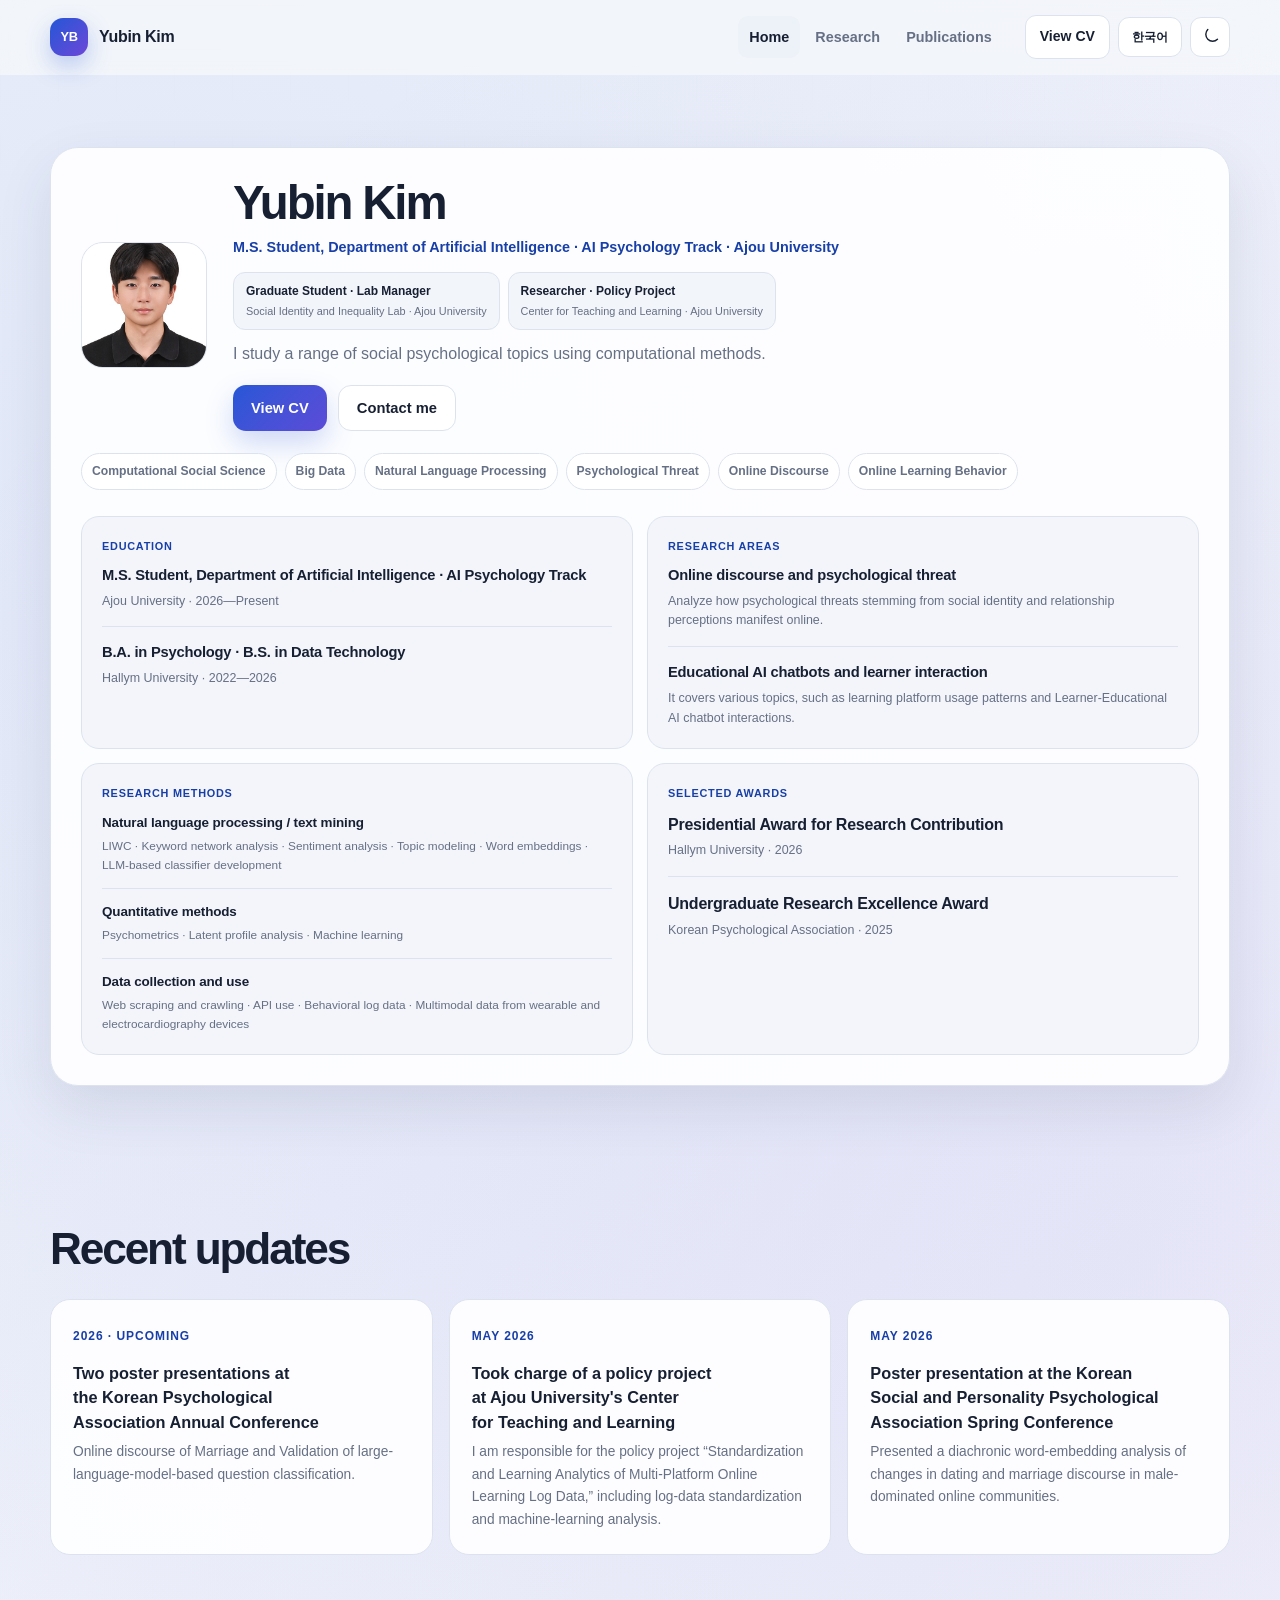
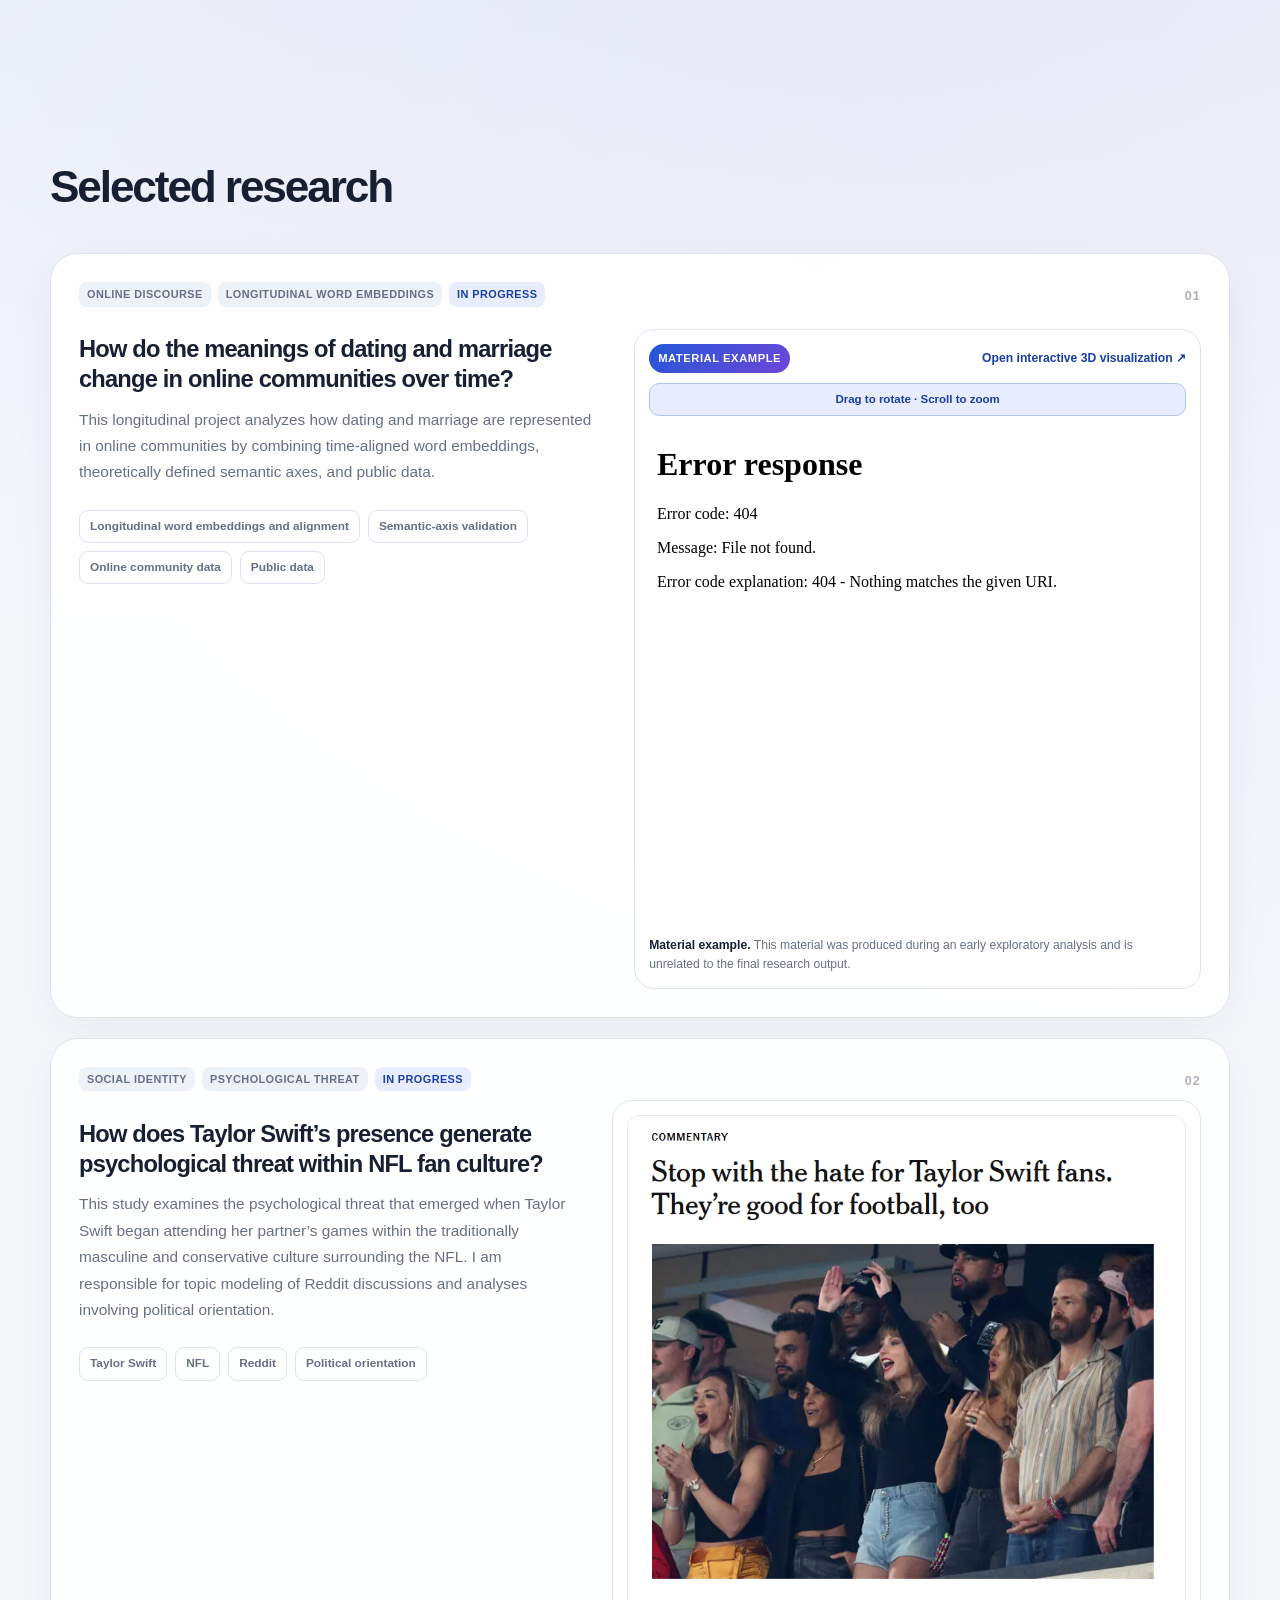
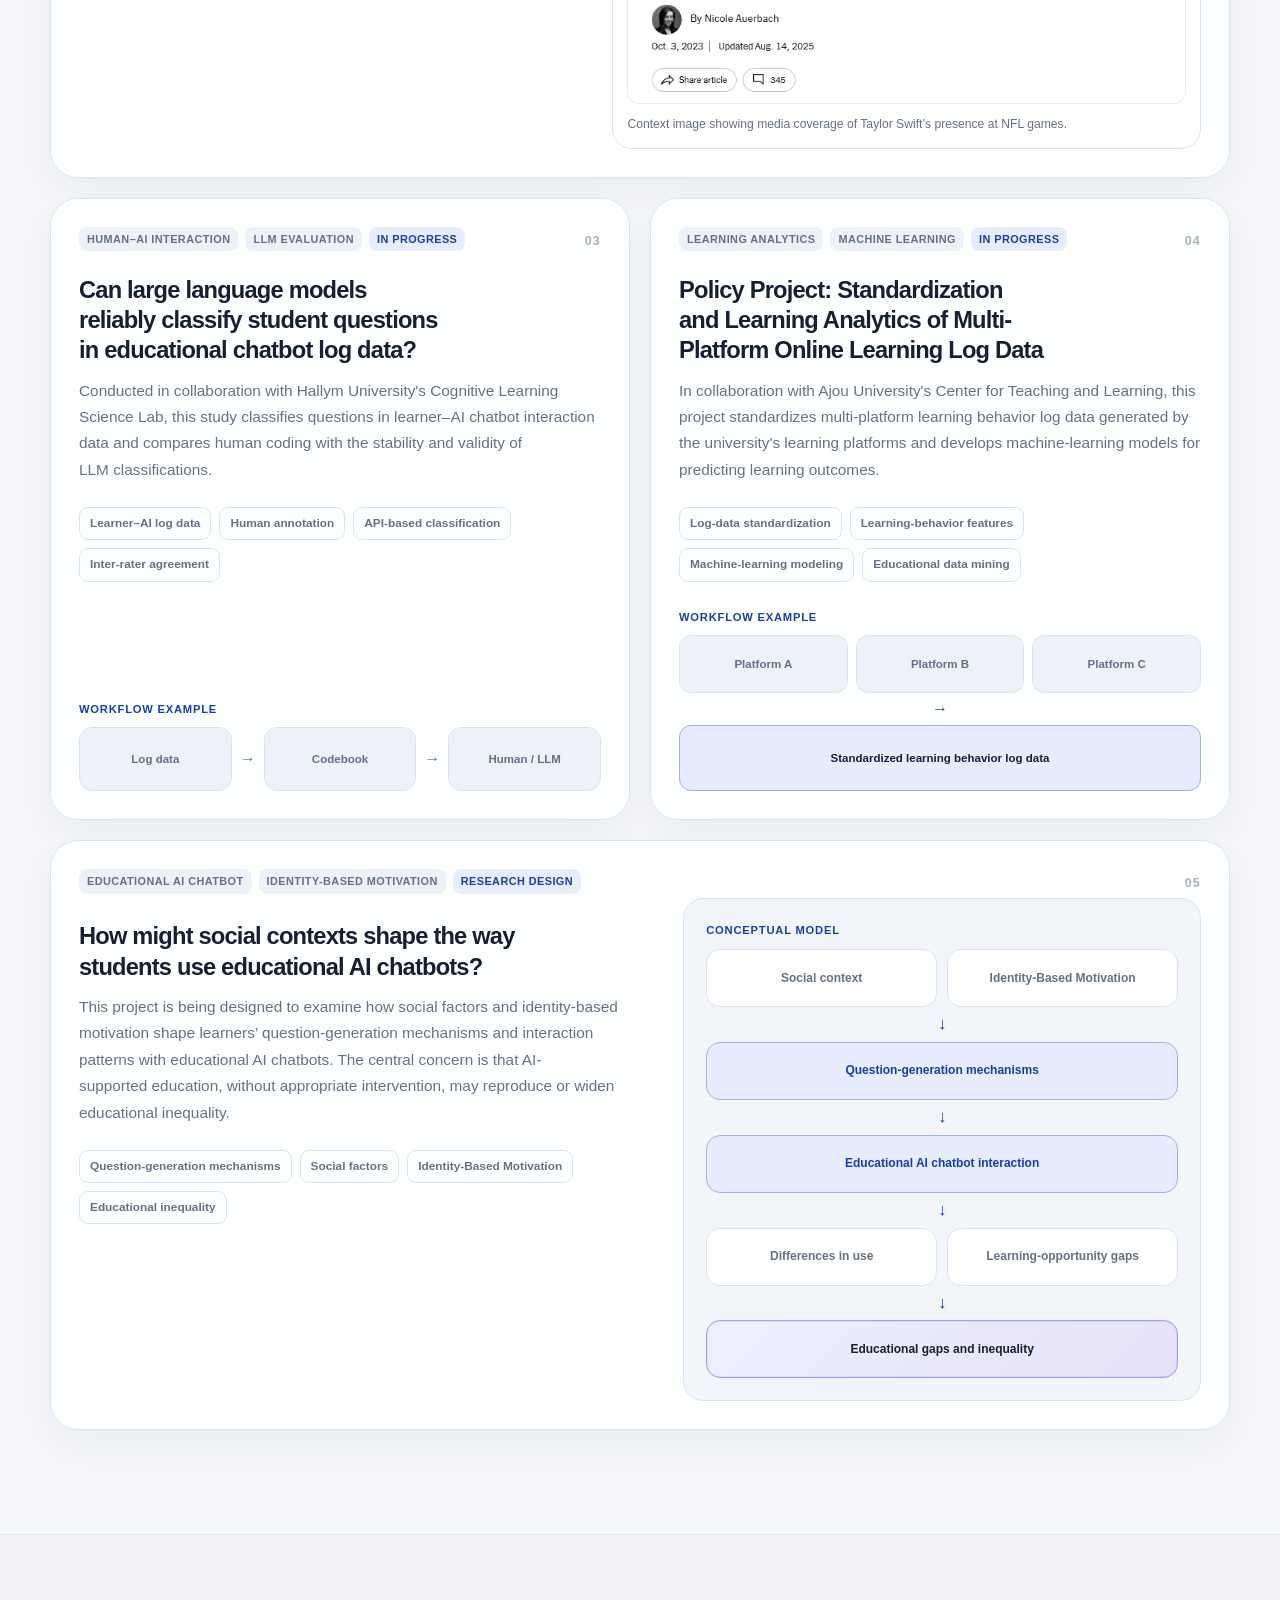
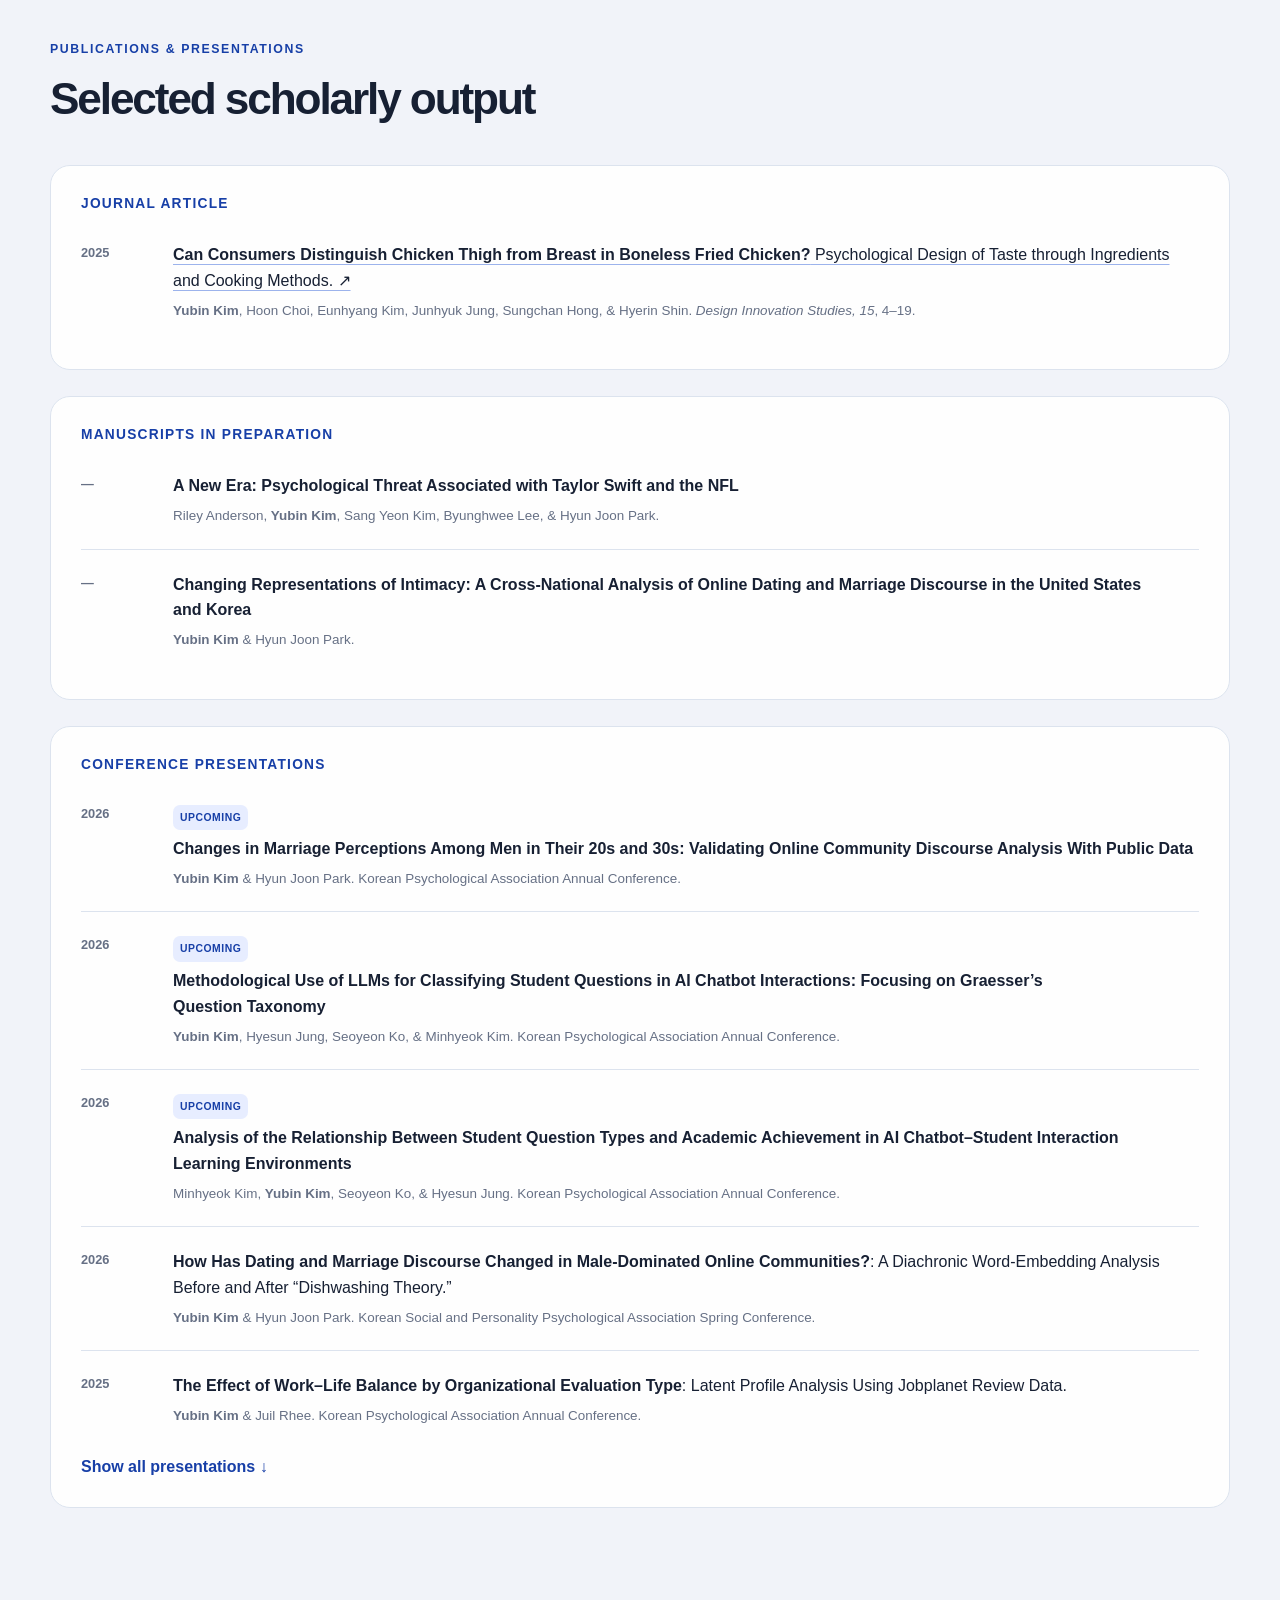
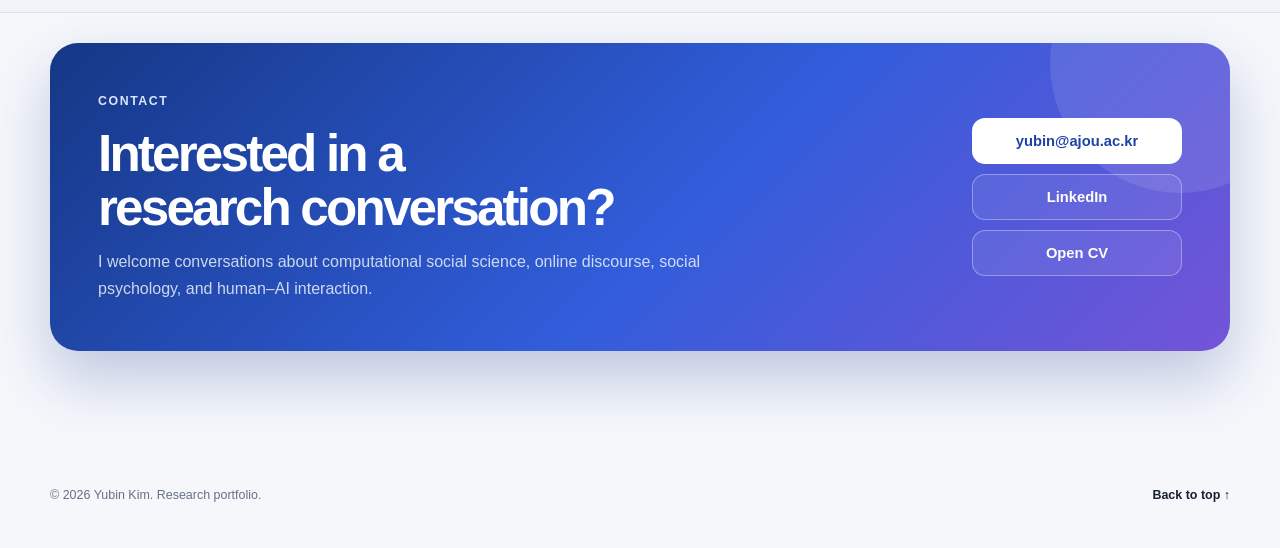
==== index.html @ 6183cba8 "Update index.html" ====
<!DOCTYPE html>

<html data-theme="light" lang="en">
<head>
<meta charset="utf-8"/>
<meta content="width=device-width, initial-scale=1.0" name="viewport"/>
<meta content="Yubin Kim — M.S. student studying social psychology, computational social science, natural language processing, and human–AI interaction." name="description"/>
<meta content="#f5f7fb" name="theme-color"/>
<meta content="Yubin Kim | Social Psychology &amp; Computational Social Science" property="og:title"/>
<meta content="Research portfolio of Yubin Kim, M.S. student at Ajou University." property="og:description"/>
<meta content="website" property="og:type"/>
<link href="assets/favicon.svg" rel="icon" type="image/svg+xml"/>
<link href="styles.css" rel="stylesheet"/>
<title>Yubin Kim | Research Portfolio</title>
</head>
<body>
<a class="skip-link" href="#main">
<span class="lang-en">Skip to content</span><span class="lang-ko">본문으로 건너뛰기</span>
</a>
<header class="site-header" id="top">
<div class="nav-wrap">
<a aria-label="Yubin Kim home" class="brand" href="#home">
<span class="brand-mark">YB</span>
<span class="brand-name lang-en">Yubin Kim</span>
<span class="brand-name lang-ko">김유빈</span>
</a>
<nav aria-label="Primary navigation" class="main-nav">
<a data-nav="home" href="#home"><span class="lang-en">Home</span><span class="lang-ko">홈</span></a>
<a data-nav="research" href="#research"><span class="lang-en">Research</span><span class="lang-ko">연구</span></a>
<a data-nav="publications" href="#publications"><span class="lang-en">Publications</span><span class="lang-ko">연구 성과</span></a>
</nav>
<div class="nav-actions">
<a class="cv-button" href="assets/Yubin_Kim_CV_KR.pdf" rel="noopener" target="_blank">
<span class="lang-en">View CV</span><span class="lang-ko">이력서 보기</span>
</a>
<button aria-label="한국어로 전환" class="icon-button language-button" id="languageToggle" title="Switch language" type="button">한국어</button>
<button aria-label="Switch to dark mode" class="icon-button theme-button" id="themeToggle" title="Switch theme" type="button">
<svg aria-hidden="true" class="moon-icon" viewbox="0 0 24 24"><path d="M20.8 15.4A8.5 8.5 0 0 1 8.6 3.2 8.5 8.5 0 1 0 20.8 15.4Z"></path></svg>
<svg aria-hidden="true" class="sun-icon" viewbox="0 0 24 24"><circle cx="12" cy="12" r="4"></circle><path d="M12 2v2M12 20v2M4.93 4.93l1.42 1.42M17.65 17.65l1.42 1.42M2 12h2M20 12h2M4.93 19.07l1.42-1.42M17.65 6.35l1.42-1.42"></path></svg>
</button>
</div>
</div>
</header>
<main id="main">
<section class="hero section" id="home">
<div class="intro-panel reveal">
<div class="intro-main">
<div class="intro-photo-wrap">
<img alt="Portrait of Yubin Kim / 김유빈 증명사진" class="intro-photo" src="assets/yubin-kim-profile.jpg"/>
</div>
<div class="intro-copy">
<h1><span class="lang-en">Yubin Kim</span><span class="lang-ko">김유빈</span></h1>
<p class="intro-role lang-en">M.S. Student, Department of Artificial Intelligence · AI Psychology Track · Ajou University</p>
<p class="intro-role lang-ko">아주대학교 인공지능학과<span class="mobile-role-break"></span> AI 심리 전공 석사과정</p>
<div aria-label="Current affiliations and roles" class="intro-affiliation-list">
<div class="intro-affiliation">
<strong><span class="lang-en">Graduate Student · Lab Manager</span><span class="lang-ko">석사과정생 · 연구실장</span></strong>
<span><span class="lang-en">Social Identity and Inequality Lab · Ajou University</span><span class="lang-ko">사회정체성과 불평등 연구실 · 아주대학교</span></span>
</div>
<div class="intro-affiliation">
<strong><span class="lang-en">Researcher · Policy Project</span><span class="lang-ko">단기 연구원 · 정책과제 담당</span></strong>
<span><span class="lang-en">Center for Teaching and Learning · Ajou University</span><span class="lang-ko">교수학습개발센터 · 아주대학교</span></span>
</div>
</div>
<p class="hero-summary lang-en">I study a range of social psychological topics using computational methods.</p>
<p class="hero-summary lang-ko">계산적·전산적 방법을 활용해 생태학적 타당도를 높이는 연구 설계를 지향하며, 다양한 사회심리학적 주제를 연구합니다.</p>
<div class="hero-buttons">
<a class="button button-primary" href="assets/Yubin_Kim_CV_KR.pdf" rel="noopener" target="_blank"><span class="lang-en">View CV</span><span class="lang-ko">이력서 보기</span></a>
<a class="button button-secondary" href="mailto:yubin@ajou.ac.kr"><span class="lang-en">Contact me</span><span class="lang-ko">연락하기</span></a>
</div>
</div>
</div>
<ul aria-label="Research interests" class="interest-list">
<li><span class="lang-en">Computational Social Science</span><span class="lang-ko">계산사회과학</span></li>
<li><span class="lang-en">Big Data</span><span class="lang-ko">빅데이터</span></li>
<li><span class="lang-en">Natural Language Processing</span><span class="lang-ko">자연어 처리</span></li>
<li><span class="lang-en">Psychological Threat</span><span class="lang-ko">심리적 위협</span></li>
<li><span class="lang-en">Online Discourse</span><span class="lang-ko">온라인 담론</span></li>
<li><span class="lang-en">Online Learning Behavior</span><span class="lang-ko">온라인 학습 행동</span></li>
</ul>
<div class="quick-profile-grid">
<section aria-labelledby="education-overview-title" class="profile-overview-card education-overview">
<span class="history-kicker" id="education-overview-title"><span class="lang-en">Education</span><span class="lang-ko">학력</span></span>
<div class="overview-entry">
<h3><span class="lang-en">M.S. Student, Department of Artificial Intelligence · AI Psychology Track</span><span class="lang-ko">인공지능학과 AI 심리 전공 석사과정</span></h3>
<p><span class="lang-en">Ajou University · 2026—Present</span><span class="lang-ko">아주대학교 · 2026년—현재</span></p>
</div>
<div class="overview-entry">
<h3><span class="lang-en">B.A. in Psychology · B.S. in Data Technology</span><span class="lang-ko">문학사 심리학 · 이학사 데이터테크 전공</span></h3>
<p><span class="lang-en">Hallym University · 2022—2026</span><span class="lang-ko">한림대학교 · 2022년—2026년</span></p>
</div>
</section>
<section aria-labelledby="research-fields-title" class="profile-overview-card research-fields-overview">
<span class="history-kicker" id="research-fields-title"><span class="lang-en">Research areas</span><span class="lang-ko">연구 분야</span></span>
<div class="overview-entry">
<h3><span class="lang-en">Online discourse and psychological threat</span><span class="lang-ko">온라인 담론과 심리적 위협</span></h3>
<p><span class="lang-en">Analyze how psychological threats stemming from social identity and relationship perceptions manifest online.</span><span class="lang-ko">온라인에서 사회정체성과 관계 인식에 따른 심리적 위협이 어떻게 드러나는지 분석합니다.</span></p>
</div>
<div class="overview-entry">
<h3><span class="lang-en">Educational AI chatbots and learner interaction</span><span class="lang-ko">온라인 학습 행동</span></h3>
<p><span class="lang-en">It covers various topics, such as learning platform usage patterns and Learner-Educational AI chatbot interactions.</span><span class="lang-ko">학습플랫폼 사용 양상, 학습자-교육용 AI 챗봇 상호작용 등 다양한 주제를 다룹니다.</span></p>
</div>
</section>
<section aria-labelledby="methods-overview-title" class="profile-overview-card methods-overview">
<span class="history-kicker" id="methods-overview-title"><span class="lang-en">Research methods</span><span class="lang-ko">연구 방법론</span></span>
<div class="overview-method-group">
<h3><span class="lang-en">Natural language processing / text mining</span><span class="lang-ko">자연어 처리 / 텍스트 마이닝</span></h3>
<p class="lang-en">LIWC · Keyword network analysis · Sentiment analysis · Topic modeling · Word embeddings · LLM-based classifier development</p>
<p class="lang-ko">LIWC · 키워드 네트워크 분석 · 감성 분석 · 토픽 모델링 · 워드 임베딩 · LLM 기반 분류기 개발</p>
</div>
<div class="overview-method-group">
<h3><span class="lang-en">Quantitative methods</span><span class="lang-ko">정량적 방법론</span></h3>
<p class="lang-en">Psychometrics · Latent profile analysis · Machine learning</p>
<p class="lang-ko">심리측정 · 잠재프로파일분석 · 머신러닝</p>
</div>
<div class="overview-method-group">
<h3><span class="lang-en">Data collection and use</span><span class="lang-ko">데이터 수집 및 활용</span></h3>
<p class="lang-en">Web scraping and crawling · API use · Behavioral log data · Multimodal data from wearable and electrocardiography devices</p>
<p class="lang-ko">웹 스크래핑 / 웹 크롤링 · API 활용 · 행동 로그 데이터 · 멀티모달데이터</p>
</div>
</section>
<section aria-labelledby="awards-overview-title" class="profile-overview-card awards-overview">
<span class="history-kicker" id="awards-overview-title"><span class="lang-en">Selected awards</span><span class="lang-ko">주요 수상</span></span>
<div class="award-entry">
<h3><span class="lang-en">Presidential Award for Research Contribution</span><span class="lang-ko">총장상 (연구 부문 공로)</span></h3>
<p><span class="lang-en">Hallym University · 2026</span><span class="lang-ko">한림대학교 · 2026</span></p>
</div>
<div class="award-entry">
<h3><span class="lang-en">Undergraduate Research Excellence Award</span><span class="lang-ko">연차학술대회 학부생 우수연구상</span></h3>
<p><span class="lang-en">Korean Psychological Association · 2025</span><span class="lang-ko">한국심리학회 · 2025</span></p>
</div>
</section>
</div>
</div>
</section>
<section aria-labelledby="updates-title" class="section updates-section">
<div class="section-heading compact reveal">
<h2 id="updates-title"><span class="lang-en">Recent updates</span><span class="lang-ko">최근 소식</span></h2>
</div>
<div class="updates-grid">
<article class="update-card reveal">
<time datetime="2026-08"><span class="lang-en">2026 · Upcoming</span><span class="lang-ko">2026년 8월 ·  발표 예정</span></time>
<h3 class="lang-en">Two poster presentations at the Korean Psychological Association Annual Conference</h3>
<h3 class="lang-ko">한국심리학회 연차학술대회 포스터 3편 발표 예정</h3>
<p class="lang-en">Online discourse of Marriage and Validation of large-language-model-based question classification.</p>
<p class="lang-ko">온라인 결혼 담론 연구와 LLM 기반 질문 분류 타당화 및 질문 유형과 학습성과 간의 관계에 대한 연구들을 발표할 예정입니다.</p>
</article>
<article class="update-card reveal">
<time datetime="2026-05"><span class="lang-en">May 2026</span><span class="lang-ko">2026년 5월</span></time>
<h3 class="lang-en">Took charge of a policy project at Ajou University's Center for Teaching and Learning</h3>
<h3 class="lang-ko">아주대학교 교수학습개발센터 정책과제 담당</h3>
<p class="lang-en">I am responsible for the policy project “Standardization and Learning Analytics of Multi-Platform Online Learning Log Data,” including log-data standardization and machine-learning analysis.</p>
<p class="lang-ko">정책과제「다중 플랫폼 온라인 학습 로그 데이터 표준화 및 학습 분석」을 맡아 로그 데이터 표준화와 머신러닝 기반 모델 개발을 수행하게 되었습니다.</p>
</article>
<article class="update-card reveal">
<time datetime="2026"><span class="lang-en">May 2026</span><span class="lang-ko">2026년 5월</span></time>
<h3 class="lang-en">Poster presentation at the Korean Social and Personality Psychological Association Spring Conference</h3>
<h3 class="lang-ko">한국사회및성격심리학회 춘계학술대회 포스터 발표</h3>
<p class="lang-en">Presented a diachronic word-embedding analysis of changes in dating and marriage discourse in male-dominated online communities.</p>
<p class="lang-ko">남성 중심 온라인 커뮤니티의 연애·결혼 담론 변화를 시계열 워드 임베딩으로 분석한 연구를 발표했습니다.</p>
</article>
</div>
</section>
<section aria-labelledby="research-title" class="section" id="research">
<div class="section-heading reveal">
<h2 id="research-title"><span class="lang-en">Selected research</span><span class="lang-ko">주요 연구</span></h2>
</div>
<div class="project-grid">
<article class="project-card project-wide reveal">
<div class="project-top">
<div class="card-meta">
<span><span class="lang-en">Online discourse</span><span class="lang-ko">온라인 담론</span></span>
<span><span class="lang-en">Longitudinal word embeddings</span><span class="lang-ko">시계열 워드 임베딩</span></span>
<span class="status"><span class="lang-en">In progress</span><span class="lang-ko">연구 진행 중</span></span>
</div>
<div class="project-number">01</div>
</div>
<div class="project-wide-body">
<div class="project-content">
<h3 class="lang-en">How do the meanings of dating and marriage change in online communities over time?</h3>
<h3 class="lang-ko">온라인 커뮤니티에서 연애와 결혼의 의미는 시간에 따라 어떻게 변화하는가?</h3>
<p class="lang-en">This longitudinal project analyzes how dating and marriage are represented in online communities by combining time-aligned word embeddings, theoretically defined semantic axes, and public data.</p>
<p class="lang-ko">"퐁퐁남"과 같은 단어의 확산, 젠더 갈등을 비롯한 여러 사회 현상이 나타나며 결혼과 같은 친밀한 관계의 표상도 변화하고 있음을 알 수 있습니다. 따라서 온라인 커뮤니티에서 연애와 결혼이 실제로 어떻게 표상되었는지 시계열로 분석합니다. 시점별로 정렬한 워드 임베딩, 이론에 기반한 의미축을 활용하고, 공공데이터를 통해 생태학적 타당도를 검증합니다.</p>
<ul class="method-list">
<li><span class="lang-en">Longitudinal word embeddings and alignment</span><span class="lang-ko">시계열 워드 임베딩 및 정렬</span></li>
<li><span class="lang-en">Semantic-axis validation</span><span class="lang-ko">의미축 타당화</span></li>
<li><span class="lang-en">Online community data</span><span class="lang-ko">온라인 커뮤니티 데이터</span></li>
<li><span class="lang-en">Public data</span><span class="lang-ko">공공 데이터</span></li>
</ul>
</div>
<figure class="research-figure interactive-figure">
<div class="figure-label-row">
<span class="example-badge"><span class="lang-en">Material example</span><span class="lang-ko">자료 예시</span></span>
<a class="figure-link" href="assets/axis_3d_plot.html" rel="noopener" target="_blank">
<span class="lang-en">Open interactive 3D visualization ↗</span><span class="lang-ko">Interactive 3D Visualization 열기 ↗</span>
</a>
</div>
<div class="plot-hint">
<span class="lang-en">Drag to rotate · Scroll to zoom</span>
<span class="lang-ko">드래그: 회전 | 휠: 확대·축소 | 클릭: 수치 확인</span>
</div>
<iframe loading="lazy" src="assets/axis_3d_plot.html" title="Example interactive three-dimensional semantic-axis plot"></iframe>
<figcaption>
<span class="lang-en"><strong>Material example.</strong> This material was produced during an early exploratory analysis and is unrelated to the final research output.</span>
<span class="lang-ko"><strong>자료 예시.</strong> 초기에 탐색적으로 분석한 자료이며, 이 자료는 최종 산출물과는 무관합니다.</span>
</figcaption>
</figure>
</div>
</article>
<article class="project-card project-wide reveal">
<div class="project-top">
<div class="card-meta">
<span><span class="lang-en">Social identity</span><span class="lang-ko">사회정체성</span></span>
<span><span class="lang-en">Psychological threat</span><span class="lang-ko">심리적 위협</span></span>
<span class="status"><span class="lang-en">In progress</span><span class="lang-ko">연구 진행 중</span></span>
</div>
<div class="project-number">02</div>
</div>
<div class="project-wide-body taylor-layout">
<div class="project-content">
<h3 class="lang-en">How does Taylor Swift’s presence generate psychological threat within NFL fan culture?</h3>
<h3 class="lang-ko">테일러 스위프트의 등장은 NFL 팬 문화에서 어떤 심리적 위협을 유발하는가?</h3>
<p class="lang-en">This study examines the psychological threat that emerged when Taylor Swift began attending her partner’s games within the traditionally masculine and conservative culture surrounding the NFL. I am responsible for topic modeling of Reddit discussions and analyses involving political orientation.</p>
<p class="lang-ko">"심리적 위협"의 전통적인 프레임을 벗어나 색다른 상황에 적용하고자 합니다. 전통적으로 마초적이고 보수적인 특성이 강한 NFL 문화에서 테일러 스위프트가 연인의 경기를 관람하기 시작하면서 나타난 심리적 위협을 분석합니다. 해외 온라인 커뮤니티 Reddit에서 수집한 데이터를 활용한 토픽 모델링과 정치 성향을 고려한 분석을 담당하고 있습니다.</p>
<ul class="method-list">
<li>Taylor Swift</li>
<li>NFL</li>
<li>Reddit</li>
<li><span class="lang-en">Political orientation</span><span class="lang-ko">정치 성향</span></li>
</ul>
</div>
<figure class="research-figure image-figure taylor-figure">
<img alt="The Athletic commentary page featuring Taylor Swift attending an NFL game" src="assets/taylor-swift-nfl-context.png"/>
<figcaption>
<span class="lang-en">Context image showing media coverage of Taylor Swift’s presence at NFL games.</span>
<span class="lang-ko">테일러 스위프트의 NFL 경기 관람과 이에 관한 공적 논쟁을 다룬 미디어 보도 화면.</span>
</figcaption>
</figure>
</div>
</article>
<article class="project-card reveal">
<div class="project-top">
<div class="card-meta">
<span><span class="lang-en">Human–AI interaction</span><span class="lang-ko">인간–AI 상호작용</span></span>
<span><span class="lang-en">LLM evaluation</span><span class="lang-ko">LLM 평가</span></span>
<span class="status"><span class="lang-en">In progress</span><span class="lang-ko">연구 진행 중</span></span>
</div>
<div class="project-number">03</div>
</div>
<div class="project-content">
<h3 class="lang-en">Can large language models reliably classify student questions in educational chatbot log data?</h3>
<h3 class="lang-ko">LLM은 교육용 챗봇 로그 데이터의 학생 질문을 신뢰롭게 분류할 수 있는가?</h3>
<p class="lang-en">Conducted in collaboration with Hallym University's Cognitive Learning Science Lab, this study classifies questions in learner–AI chatbot interaction data and compares human coding with the stability and validity of LLM classifications.</p>
<p class="lang-ko">교육용 AI 챗봇 도입으로 학습자–AI 챗봇 상호작용 로그 데이터가 대규모로 축적되고 있습니다. 한림대학교 인지학습과학 연구실과 협업하여 학습자–AI 챗봇 상호작용 데이터의 질문 유형을 분류하고, 인간 코딩과 LLM 분류의 안정성 및 타당성을 비교합니다. 또한 질문 유형과 학습성과와의 관계를 탐색합니다.</p>
<ul class="method-list">
<li><span class="lang-en">Learner–AI log data</span><span class="lang-ko">학습자–AI 로그 데이터</span></li>
<li><span class="lang-en">Human annotation</span><span class="lang-ko">인간 코딩</span></li>
<li><span class="lang-en">API-based classification</span><span class="lang-ko">API 기반 분류</span></li>
<li><span class="lang-en">Inter-rater agreement</span><span class="lang-ko">평가자 간 일치도</span></li>
</ul>
</div>
<div aria-label="Example research workflow" class="workflow-example">
<div class="workflow-label"><span class="lang-en">Workflow example</span><span class="lang-ko">분석 흐름 예시</span></div>
<div class="mini-diagram">
<div class="diagram-node"><span class="lang-en">Log data</span><span class="lang-ko">로그 데이터</span></div>
<span aria-hidden="true">→</span>
<div class="diagram-node"><span class="lang-en">Codebook</span><span class="lang-ko">코드북</span></div>
<span aria-hidden="true">→</span>
<div class="diagram-node"><span class="lang-en">Human / LLM</span><span class="lang-ko">인간 / LLM</span></div>
</div>
</div>
</article>
<article class="project-card reveal">
<div class="project-top">
<div class="card-meta">
<span><span class="lang-en">Learning analytics</span><span class="lang-ko">학습 분석</span></span>
<span><span class="lang-en">Machine learning</span><span class="lang-ko">머신러닝</span></span>
<span class="status"><span class="lang-en">In progress</span><span class="lang-ko">연구 진행 중</span></span>
</div>
<div class="project-number">04</div>
</div>
<div class="project-content">
<h3 class="lang-en">Policy Project: Standardization and Learning Analytics of Multi-Platform Online Learning Log Data</h3>
<h3 class="lang-ko">정책과제「다중 플랫폼 온라인 학습 로그 데이터 표준화 및 학습 분석」</h3>
<p class="lang-en">In collaboration with Ajou University's Center for Teaching and Learning, this project standardizes multi-platform learning behavior log data generated by the university's learning platforms and develops machine-learning models for predicting learning outcomes.</p>
<p class="lang-ko">아주대학교 교수학습개발센터와 협업하여 교내 여러 학습 플랫폼에서 생성된 다중 플랫폼 학습 행동 로그 데이터를 표준화하고, 학습 성과를 예측하는 머신러닝 모델을 개발합니다.</p>
<ul class="method-list">
<li><span class="lang-en">Log-data standardization</span><span class="lang-ko">로그 데이터 표준화</span></li>
<li><span class="lang-en">Learning-behavior features</span><span class="lang-ko">학습 행동 특성</span></li>
<li><span class="lang-en">Machine-learning modeling</span><span class="lang-ko">머신러닝 모델 개발</span></li>
<li><span class="lang-en">Educational data mining</span><span class="lang-ko">교육 데이터 마이닝</span></li>
</ul>
</div>
<div aria-label="Example data standardization workflow" class="workflow-example">
<div class="workflow-label"><span class="lang-en">Workflow example</span><span class="lang-ko">분석 흐름 예시</span></div>
<div class="platform-flow">
<div><span class="lang-en">Platform A</span><span class="lang-ko">학습 플랫폼 가</span></div>
<div><span class="lang-en">Platform B</span><span class="lang-ko">학습 플랫폼 나</span></div>
<div><span class="lang-en">Platform C</span><span class="lang-ko">학습 플랫폼 다</span></div>
<span aria-hidden="true" class="flow-arrow">→</span>
<div class="standard-node"><span class="lang-en">Standardized learning behavior log data</span><span class="lang-ko">표준화된 학습 행동 로그 데이터</span></div>
</div>
</div>
</article>
<article class="project-card project-wide reveal">
<div class="project-top">
<div class="card-meta">
<span><span class="lang-en">Educational AI chatbot</span><span class="lang-ko">교육용 AI 챗봇</span></span>
<span><span class="lang-en">Identity-Based Motivation</span><span class="lang-ko">IBM 이론</span></span>
<span class="status"><span class="lang-en">Research design</span><span class="lang-ko">연구 설계 중</span></span>
</div>
<div class="project-number">05</div>
</div>
<div class="project-wide-body ai-context-layout">
<div class="project-content">
<h3 class="lang-en">How might social contexts shape the way students use educational AI chatbots?</h3>
<h3 class="lang-ko">사회적 맥락은 교육용 AI 챗봇 사용 양상에 어떤 영향을 미치는가?</h3>
<p class="lang-en">This project is being designed to examine how social factors and identity-based motivation shape learners’ question-generation mechanisms and interaction patterns with educational AI chatbots. The central concern is that AI-supported education, without appropriate intervention, may reproduce or widen educational inequality.</p>
<p class="lang-ko">이 연구는 사회적 맥락에 따른 교육용 AI 챗봇 사용 양상을 탐색하기 위해 설계 중인 연구입니다. 질문의 생성 기제, 사회적 요인, IBM(Identity-Based Motivation) 이론에 근거하여 학습자–AI 챗봇 상호작용을 분석하고자 합니다. 적절한 개입 없이 AI 챗봇을 활용한 교육이 확산될 경우, 잠재적으로 교육 불평등을 야기하거나 확대할 가능성이 있다는 문제의식에서 출발합니다.</p>
<ul class="method-list">
<li><span class="lang-en">Question-generation mechanisms</span><span class="lang-ko">질문 생성 기제</span></li>
<li><span class="lang-en">Social factors</span><span class="lang-ko">사회적 요인</span></li>
<li><span class="lang-en">Identity-Based Motivation</span><span class="lang-ko">IBM 이론</span></li>
<li><span class="lang-en">Educational inequality</span><span class="lang-ko">교육 불평등</span></li>
</ul>
</div>
<div aria-label="Conceptual model of educational AI chatbot use and inequality" class="inequality-model-card">
<div class="workflow-label"><span class="lang-en">Conceptual model</span><span class="lang-ko">개념 모형</span></div>
<div class="inequality-model">
<div class="model-row model-inputs">
<div class="model-node"><span class="lang-en">Social context</span><span class="lang-ko">사회적 맥락</span></div>
<div class="model-node"><span class="lang-en">Identity-Based Motivation</span><span class="lang-ko">IBM<br/>Identity-Based Motivation</span></div>
</div>
<div class="model-arrow" aria-hidden="true">↓</div>
<div class="model-node model-primary"><span class="lang-en">Question-generation mechanisms</span><span class="lang-ko">질문 생성 기제</span></div>
<div class="model-arrow" aria-hidden="true">↓</div>
<div class="model-node model-primary"><span class="lang-en">Educational AI chatbot interaction</span><span class="lang-ko">교육용 AI 챗봇 상호작용</span></div>
<div class="model-arrow" aria-hidden="true">↓</div>
<div class="model-row">
<div class="model-node"><span class="lang-en">Differences in use</span><span class="lang-ko">활용 방식의 차이</span></div>
<div class="model-node"><span class="lang-en">Learning-opportunity gaps</span><span class="lang-ko">학습 기회의 차이</span></div>
</div>
<div class="model-arrow" aria-hidden="true">↓</div>
<div class="model-node model-warning"><span class="lang-en">Educational gaps and inequality</span><span class="lang-ko">교육 격차와 교육 불평등</span></div>
</div>
</div>
</div>
</article>
</div>
</section>
<section aria-labelledby="publications-title" class="section publications-section" id="publications">
<div class="section-heading reveal">
<p class="eyebrow lang-en">Publications &amp; presentations</p>
<p class="eyebrow lang-ko">논문 및 학술대회 발표</p>
<h2 id="publications-title"><span class="lang-en">Selected scholarly output</span><span class="lang-ko">주요 연구 성과</span></h2>
</div>
<div class="publication-layout">
<div class="publication-group reveal">
<h3><span class="lang-en">Journal article</span><span class="lang-ko">학술지 논문</span></h3>
<ol class="publication-list">
<li>
<span class="pub-year">2025</span>
<div>
<p class="lang-en"><a class="publication-link" href="https://www.kci.go.kr/kciportal/ci/sereArticleSearch/ciSereArtiView.kci?sereArticleSearchBean.artiId=ART003282036" rel="noopener" target="_blank"><strong>Can Consumers Distinguish Chicken Thigh from Breast in Boneless Fried Chicken?</strong> Psychological Design of Taste through Ingredients and Cooking Methods. ↗</a></p>
<p class="lang-ko"><a class="publication-link" href="https://www.kci.go.kr/kciportal/ci/sereArticleSearch/ciSereArtiView.kci?sereArticleSearchBean.artiId=ART003282036" rel="noopener" target="_blank"><strong>순살 치킨 속 다리살과 가슴살은 구분 가능한가?</strong>: 원재료와 조리방식을 통한 맛의 심리적 디자인. ↗</a></p>
<p class="authors lang-en"><strong>Yubin Kim</strong>, Hoon Choi, Eunhyang Kim, Junhyuk Jung, Sungchan Hong, &amp; Hyerin Shin. <em>Design Innovation Studies, 15</em>, 4–19.</p>
<p class="authors lang-ko"><strong>김유빈</strong>, 최훈, 김은향, 정준혁, 홍성찬, 신혜린. <em>디자인이노베이션연구, 15</em>, 4–19.</p>
</div>
</li>
</ol>
</div>
<div class="publication-group reveal">
<h3><span class="lang-en">Manuscripts in preparation</span><span class="lang-ko">작성 중인 원고</span></h3>
<ol class="publication-list">
<li><span class="pub-year">—</span><div><p class="lang-en"><strong>A New Era: Psychological Threat Associated with Taylor Swift and the NFL</strong></p><p class="lang-ko"><strong>A New Era: Psychological Threat Associated with Taylor Swift and the NFL</strong><br/><span class="translated-title">(새로운 시대: 테일러 스위프트와 NFL에 연관된 심리적 위협)</span></p><p class="authors lang-en">Riley Anderson, <strong>Yubin Kim</strong>, Sang Yeon Kim, Byunghwee Lee, &amp; Hyun Joon Park.</p><p class="authors lang-ko">라일리 앤더슨, <strong>김유빈</strong>, 김상연, 이병휘, 박현준.</p></div></li>
<li><span class="pub-year">—</span><div><p class="lang-en"><strong>Changing Representations of Intimacy: A Cross-National Analysis of Online Dating and Marriage Discourse in the United States and Korea</strong></p><p class="lang-ko"><strong>Changing Representations of Intimacy: A Cross-National Analysis of Online Dating and Marriage Discourse in the United States and Korea</strong><br/><span class="translated-title">(친밀성 표상의 변화: 한국과 미국의 온라인 연애·결혼 담론에 대한 국가 간 비교 분석)</span></p><p class="authors lang-en"><strong>Yubin Kim</strong> &amp; Hyun Joon Park.</p><p class="authors lang-ko"><strong>김유빈</strong>, 박현준.</p></div></li>

</ol>
</div>
<div class="publication-group reveal">
<h3><span class="lang-en">Conference presentations</span><span class="lang-ko">학술대회 발표</span></h3>
<ol class="publication-list conference-list">
<li><span class="pub-year">2026</span><div><span class="badge"><span class="lang-en">Upcoming</span><span class="lang-ko">발표 예정</span></span><p class="lang-en"><strong>Changes in Marriage Perceptions Among Men in Their 20s and 30s: Validating Online Community Discourse Analysis With Public Data</strong></p><p class="lang-ko"><strong>2030 남성의 결혼 인식 변화: 온라인 커뮤니티 담론 분석과 공공데이터를 활용한 타당성 검토</strong></p><p class="authors lang-en"><strong>Yubin Kim</strong> &amp; Hyun Joon Park. Korean Psychological Association Annual Conference.</p><p class="authors lang-ko"><strong>김유빈</strong>, 박현준. 한국심리학회 연차학술대회.</p></div></li>
<li><span class="pub-year">2026</span><div><span class="badge"><span class="lang-en">Upcoming</span><span class="lang-ko">발표 예정</span></span><p class="lang-en"><strong>Methodological Use of LLMs for Classifying Student Questions in AI Chatbot Interactions: Focusing on Graesser’s Question Taxonomy</strong></p><p class="lang-ko"><strong>학생–AI 챗봇 질문 코딩에서 LLM의 방법론적 활용: Graesser 질문 분류체계를 중심으로</strong></p><p class="authors lang-en"><strong>Yubin Kim</strong>, Hyesun Jung, Seoyeon Ko, &amp; Minhyeok Kim. Korean Psychological Association Annual Conference.</p><p class="authors lang-ko"><strong>김유빈</strong>, 정혜선, 고서연, 김민혁. 한국심리학회 연차학술대회.</p></div></li>
<li><span class="pub-year">2026</span><div><span class="badge"><span class="lang-en">Upcoming</span><span class="lang-ko">발표 예정</span></span><p class="lang-en"><strong>Analysis of the Relationship Between Student Question Types and Academic Achievement in AI Chatbot–Student Interaction Learning Environments</strong></p><p class="lang-ko"><strong>학생-AI 챗봇 상호작용 학습 환경에서 학생 질문 유형과 학업 성취간의 관계 분석</strong></p><p class="authors lang-en">Minhyeok Kim, <strong>Yubin Kim</strong>, Seoyeon Ko, &amp; Hyesun Jung. Korean Psychological Association Annual Conference.</p><p class="authors lang-ko">김민혁, <strong>김유빈</strong>, 고서연, 정혜선. 한국심리학회 연차학술대회.</p></div></li>
<li><span class="pub-year">2026</span><div><p class="lang-en"><strong>How Has Dating and Marriage Discourse Changed in Male-Dominated Online Communities?</strong>: A Diachronic Word-Embedding Analysis Before and After “Dishwashing Theory.”</p><p class="lang-ko"><strong>남성 중심 온라인 커뮤니티의 연애·결혼 담론은 어떻게 달라졌는가?</strong>: 설거지론 전후 시계열 워드 임베딩 분석.</p><p class="authors lang-en"><strong>Yubin Kim</strong> &amp; Hyun Joon Park. Korean Social and Personality Psychological Association Spring Conference.</p><p class="authors lang-ko"><strong>김유빈</strong>, 박현준. 한국사회및성격심리학회 춘계학술대회.</p></div></li>
<li><span class="pub-year">2025</span><div><p class="lang-en"><strong>The Effect of Work–Life Balance by Organizational Evaluation Type</strong>: Latent Profile Analysis Using Jobplanet Review Data.</p><p class="lang-ko"><strong>조직 평가 유형에 따른 워라밸의 영향</strong>: 잡플래닛 리뷰 데이터를 활용한 잠재프로파일분석.</p><p class="authors lang-en"><strong>Yubin Kim</strong> &amp; Juil Rhee. Korean Psychological Association Annual Conference.</p><p class="authors lang-ko"><strong>김유빈</strong>, 이주일. 한국심리학회 연차학술대회.</p></div></li>
<li class="collapsed-publication"><span class="pub-year">2025</span><div><p class="lang-en"><strong>Twenty Years of Assessment Center Research in Korea</strong>: A Keyword-Network Review.</p><p class="lang-ko"><strong>국내 평가센터 연구 20년의 흐름</strong>: 키워드 네트워크 분석 기반 고찰.</p><p class="authors lang-en">Heechul Lim, <strong>Yubin Kim</strong>, &amp; Juil Rhee. Korean Psychological Association Annual Conference.</p><p class="authors lang-ko">임희철, <strong>김유빈</strong>, 이주일. 한국심리학회 연차학술대회.</p></div></li>
<li class="collapsed-publication"><span class="pub-year">2025</span><div><p class="lang-en"><strong>Development and Validation of the Major-Geek Scale</strong></p><p class="lang-ko"><strong>전공 덕후 척도 개발 및 타당화</strong></p><p class="authors lang-en">Minji Kim, <strong>Yubin Kim</strong>, Eunhyang Kim, Heeyeon Park, &amp; Donggi Seo. Korean Psychological Association Annual Conference.</p><p class="authors lang-ko">김민지, <strong>김유빈</strong>, 김은향, 박희연, 서동기. 한국심리학회 연차학술대회.</p></div></li>
<li class="collapsed-publication"><span class="pub-year">2024</span><div><p class="lang-en"><strong>Can You Really Tell the Taste of Chicken?</strong>: Accuracy of Chicken-Part Identification by Cooking Method.</p><p class="lang-ko"><strong>“너희들이 치킨의 맛을 알아?”</strong>: 조리방식에 따른 닭 부위 인식 정확도.</p><p class="authors lang-en"><strong>Yubin Kim</strong> et al. Korean Psychological Association Annual Conference.</p><p class="authors lang-ko"><strong>김유빈</strong> 외. 한국심리학회 연차학술대회.</p></div></li>
</ol>
<button aria-expanded="false" class="text-button" id="showMorePublications" type="button"><span class="lang-en">Show all presentations ↓</span><span class="lang-ko">발표 전체 보기 ↓</span></button>
</div>
</div>
</section>
<section aria-labelledby="contact-title" class="contact-section section" id="contact">
<div class="contact-card reveal">
<div>
<p class="eyebrow lang-en">Contact</p><p class="eyebrow lang-ko">연락처</p>
<h2 id="contact-title"><span class="lang-en">Interested in a research conversation?</span><span class="lang-ko">연구에 관해 이야기하고 싶으신가요?</span></h2>
<p class="lang-en">I welcome conversations about computational social science, online discourse, social psychology, and human–AI interaction.</p>
<p class="lang-ko">계산사회과학, 온라인 담론, 사회심리학, 인간–AI 상호작용에 관한 연구 교류를 환영합니다.</p>
</div>
<div class="contact-actions">
<a class="button button-primary" href="mailto:yubin@ajou.ac.kr">yubin@ajou.ac.kr</a>
<a class="button button-secondary" href="https://www.linkedin.com/in/%EC%9C%A0%EB%B9%88-%EA%B9%80-3866852a7/" rel="noopener" target="_blank"><span class="lang-en">LinkedIn</span><span class="lang-ko">링크드인</span></a>
<a class="button button-secondary" href="assets/Yubin_Kim_CV_KR.pdf" rel="noopener" target="_blank"><span class="lang-en">Open CV</span><span class="lang-ko">이력서 열기</span></a>
</div>
</div>
</section>
</main>
<footer>
<p>© <span id="currentYear"></span> <span class="lang-en">Yubin Kim. Research portfolio.</span><span class="lang-ko">김유빈. 연구 포트폴리오.</span></p>
<a href="#top" id="backToTop"><span class="lang-en">Back to top ↑</span><span class="lang-ko">맨 위로 ↑</span></a>
</footer>
<script src="script.js"></script>
</body>
</html>
---- styles.css ----
:root {
  --bg: #f5f7fb;
  --surface: rgba(255, 255, 255, 0.9);
  --surface-solid: #ffffff;
  --surface-soft: #edf1f8;
  --text: #172033;
  --muted: #667085;
  --line: #dce3ee;
  --accent: #2457d6;
  --accent-strong: #173fa7;
  --accent-soft: #e7edff;
  --accent-2: #6d47d9;
  --shadow: 0 22px 55px rgba(35, 49, 83, 0.10);
  --radius-lg: 28px;
  --radius-md: 20px;
  --radius-sm: 12px;
  --max-width: 1180px;
}

html[data-theme="dark"] {
  --bg: #0d111b;
  --surface: rgba(19, 25, 39, 0.9);
  --surface-solid: #151b2a;
  --surface-soft: #1b2335;
  --text: #f2f5fb;
  --muted: #a6b0c3;
  --line: #2b3448;
  --accent: #7ea2ff;
  --accent-strong: #a8c0ff;
  --accent-soft: #1c2c54;
  --accent-2: #ad8cff;
  --shadow: 0 22px 60px rgba(0, 0, 0, 0.32);
}

* { box-sizing: border-box; }
html { scroll-behavior: smooth; scroll-padding-top: 92px; }
body {
  margin: 0;
  color: var(--text);
  background:
    radial-gradient(circle at 13% 7%, color-mix(in srgb, var(--accent) 10%, transparent), transparent 27%),
    radial-gradient(circle at 88% 18%, color-mix(in srgb, var(--accent-2) 8%, transparent), transparent 24%),
    var(--bg);
  font-family: "Pretendard Variable", Pretendard, Inter, "Noto Sans KR", -apple-system, BlinkMacSystemFont, "Segoe UI", sans-serif;
  font-size: 16px;
  line-height: 1.68;
  transition: background .25s ease, color .25s ease;
  overflow-x: hidden;
}
body::before {
  content: "";
  position: fixed;
  inset: 0;
  pointer-events: none;
  background-image:
    linear-gradient(to right, color-mix(in srgb, var(--line) 24%, transparent) 1px, transparent 1px),
    linear-gradient(to bottom, color-mix(in srgb, var(--line) 18%, transparent) 1px, transparent 1px);
  background-size: 58px 58px;
  mask-image: linear-gradient(to bottom, rgba(0,0,0,.4), transparent 40%);
  opacity: .22;
  z-index: -1;
}

a { color: inherit; text-decoration: none; }
button, a { -webkit-tap-highlight-color: transparent; }
button { font: inherit; }
img, svg { display: block; max-width: 100%; }

h1, h2, h3 { text-wrap: balance; }
p, li, figcaption { text-wrap: pretty; }
html[lang="ko"] body { line-height: 1.74; word-break: keep-all; }
html[lang="ko"] h1,
html[lang="ko"] h2,
html[lang="ko"] h3,
html[lang="ko"] p,
html[lang="ko"] li,
html[lang="ko"] figcaption {
  word-break: keep-all;
  overflow-wrap: normal;
  hyphens: none;
}

.skip-link {
  position: fixed;
  top: 12px;
  left: 12px;
  transform: translateY(-150%);
  background: var(--text);
  color: var(--bg);
  padding: 9px 14px;
  border-radius: 10px;
  z-index: 1000;
}
.skip-link:focus { transform: translateY(0); }

.lang-ko { display: none !important; }
html[lang="ko"] .lang-en { display: none !important; }
html[lang="ko"] .lang-ko { display: revert !important; }

.site-header {
  position: sticky;
  top: 0;
  z-index: 100;
  border-bottom: 1px solid transparent;
  background: color-mix(in srgb, var(--bg) 82%, transparent);
  backdrop-filter: blur(18px);
  transition: border-color .2s ease, box-shadow .2s ease;
}
.site-header.scrolled { border-color: var(--line); box-shadow: 0 8px 30px rgba(0,0,0,.04); }
.nav-wrap {
  width: min(var(--max-width), calc(100% - 40px));
  min-height: 74px;
  margin: 0 auto;
  display: flex;
  align-items: center;
  gap: 22px;
}
.brand { display: flex; align-items: center; gap: 11px; font-weight: 800; letter-spacing: -.02em; white-space: nowrap; flex: 0 0 auto; }
.brand-mark {
  width: 38px;
  height: 38px;
  display: grid;
  place-items: center;
  border-radius: 13px;
  color: white;
  font-size: .8rem;
  background: linear-gradient(135deg, var(--accent), var(--accent-2));
  box-shadow: 0 10px 25px color-mix(in srgb, var(--accent) 28%, transparent);
}
.main-nav { display: flex; align-items: center; gap: 4px; margin-left: auto; min-width: 0; }
.main-nav a { color: var(--muted); font-size: .9rem; font-weight: 650; padding: 9px 11px; border-radius: 10px; white-space: nowrap; }
.main-nav a:hover, .main-nav a.active { color: var(--text); background: var(--surface-soft); }
.nav-actions { display: flex; align-items: center; gap: 8px; flex: 0 0 auto; }
.cv-button { padding: 9px 14px; border: 1px solid var(--line); border-radius: 11px; background: var(--surface); font-size: .88rem; font-weight: 750; white-space: nowrap; }
.cv-button:hover { border-color: var(--accent); color: var(--accent-strong); }
.icon-button {
  min-width: 40px;
  height: 40px;
  display: grid;
  place-items: center;
  border: 1px solid var(--line);
  border-radius: 11px;
  background: var(--surface);
  color: var(--text);
  cursor: pointer;
  font-weight: 800;
  font-size: .78rem;
}
.language-button { width: auto; padding: 0 13px; white-space: nowrap; }
.theme-button { width: 40px; padding: 0; }
.icon-button svg { width: 19px; height: 19px; fill: none; stroke: currentColor; stroke-width: 1.8; stroke-linecap: round; stroke-linejoin: round; }
.sun-icon { display: none; }
html[data-theme="dark"] .moon-icon { display: none; }
html[data-theme="dark"] .sun-icon { display: block; }

.section { width: min(var(--max-width), calc(100% - 40px)); margin: 0 auto; padding: 104px 0; }
.hero { padding-top: 92px; }
.intro-panel {
  padding: 34px;
  border: 1px solid var(--line);
  border-radius: var(--radius-lg);
  background: var(--surface);
  box-shadow: var(--shadow);
}
.intro-main {
  display: grid;
  grid-template-columns: 158px minmax(0, 1fr);
  gap: 30px;
  align-items: center;
}
.intro-photo-wrap {
  width: 158px;
  aspect-ratio: 1 / 1;
  overflow: hidden;
  border-radius: 26px;
  border: 1px solid var(--line);
  background: var(--surface-soft);
}
.intro-photo { width: 100%; height: 100%; object-fit: cover; object-position: center 28%; }
.intro-copy { min-width: 0; }
.intro-copy h1 {
  margin: 0;
  font-size: clamp(2.55rem, 5vw, 4.55rem);
  line-height: 1;
  letter-spacing: -.055em;
  font-weight: 850;
}
html[lang="ko"] .intro-copy h1 { font-size: clamp(2.45rem, 4.65vw, 4.2rem); letter-spacing: -.04em; }
.intro-role { margin: 12px 0 0; color: var(--accent-strong); font-size: .95rem; font-weight: 800; }
.intro-panel .hero-summary { margin-top: 13px; max-width: none; width: 100%; }
.intro-panel .hero-buttons { margin-top: 22px; }
.quick-history-grid {
  display: grid;
  grid-template-columns: repeat(4, minmax(0, 1fr));
  gap: 12px;
  margin-top: 30px;
}
.history-item {
  min-width: 0;
  min-height: 182px;
  padding: 18px;
  border: 1px solid var(--line);
  border-radius: 17px;
  background: color-mix(in srgb, var(--surface-soft) 72%, var(--surface));
}
.history-kicker {
  display: block;
  margin-bottom: 10px;
  color: var(--accent-strong);
  font-size: .68rem;
  font-weight: 850;
  letter-spacing: .07em;
  text-transform: uppercase;
}
html[lang="ko"] .history-kicker { text-transform: none; letter-spacing: .02em; }
.history-item strong { display: block; font-size: .85rem; line-height: 1.48; }
.history-item p { margin: 5px 0 0; color: var(--muted); font-size: .75rem; line-height: 1.55; }
.history-item small { display: block; margin-top: 12px; padding-top: 12px; border-top: 1px solid var(--line); color: var(--muted); font-size: .72rem; line-height: 1.55; }
.intro-panel .interest-list { margin-top: 22px; }
.hero-grid { display: grid; grid-template-columns: minmax(0, 1.35fr) minmax(320px, .65fr); gap: 62px; align-items: center; }
.hero-copy, .profile-card, .project-content, .research-figure { min-width: 0; }
.eyebrow { margin: 0 0 15px; color: var(--accent-strong); text-transform: uppercase; letter-spacing: .13em; font-size: .77rem; font-weight: 850; }
html[lang="ko"] .eyebrow { letter-spacing: .08em; }
.hero h1 { margin: 0; max-width: 900px; font-size: clamp(2.9rem, 5.25vw, 5.35rem); line-height: 1.02; letter-spacing: -.058em; font-weight: 850; overflow-wrap: break-word; }
html[lang="ko"] .hero h1 { max-width: 820px; font-size: clamp(2.7rem, 4.7vw, 4.75rem); letter-spacing: -.04em; line-height: 1.13; }
.title-break, .section-title-break { display: block; }
.hero-summary { max-width: 780px; margin: 26px 0 0; color: var(--muted); font-size: clamp(1rem, 1.25vw, 1.13rem); line-height: 1.72; }
.hero-summary strong { color: var(--text); }
.hero-buttons { display: flex; gap: 11px; flex-wrap: wrap; margin-top: 30px; }
.button { display: inline-flex; align-items: center; justify-content: center; min-height: 46px; padding: 0 18px; border-radius: 13px; font-weight: 800; font-size: .92rem; transition: transform .18s ease, box-shadow .18s ease, border-color .18s ease; text-align: center; }
.button:hover { transform: translateY(-2px); }
.button-primary { color: white; background: linear-gradient(135deg, var(--accent), color-mix(in srgb, var(--accent-2) 75%, var(--accent))); box-shadow: 0 12px 28px color-mix(in srgb, var(--accent) 22%, transparent); }
.button-secondary { border: 1px solid var(--line); background: var(--surface); }
.interest-list { display: flex; flex-wrap: wrap; gap: 8px; padding: 0; margin: 32px 0 0; list-style: none; }
.interest-list li { padding: 7px 10px; border-radius: 999px; border: 1px solid var(--line); background: color-mix(in srgb, var(--surface) 82%, transparent); color: var(--muted); font-size: .76rem; font-weight: 700; }

.profile-card { background: var(--surface); border: 1px solid var(--line); border-radius: var(--radius-lg); padding: 18px; box-shadow: var(--shadow); }
.profile-photo-wrap { aspect-ratio: 1 / 1; border-radius: calc(var(--radius-lg) - 8px); overflow: hidden; background: var(--surface-soft); }
.profile-photo { width: 100%; height: 100%; object-fit: cover; object-position: center 28%; }
.profile-details { padding: 18px 8px 6px; }
.profile-details h2 { margin: 0; font-size: 1.4rem; letter-spacing: -.03em; }
.profile-details p { margin: 7px 0 0; color: var(--muted); font-size: .88rem; line-height: 1.55; }
.profile-links { display: flex; flex-wrap: wrap; gap: 12px; margin-top: 16px; }
.profile-links a { font-size: .84rem; font-weight: 800; color: var(--accent-strong); overflow-wrap: anywhere; }

.updates-section { padding-top: 35px; }
.section-heading { max-width: 930px; margin-bottom: 42px; }
.section-heading.compact { margin-bottom: 26px; }
.section-heading h2 { margin: 0; font-size: clamp(2rem, 3.45vw, 3.3rem); line-height: 1.09; letter-spacing: -.048em; overflow-wrap: break-word; }
html[lang="ko"] .section-heading { max-width: 980px; }
html[lang="ko"] .section-heading h2 { font-size: clamp(1.9rem, 3.15vw, 3.05rem); letter-spacing: -.03em; line-height: 1.25; }
.section-heading > p:not(.eyebrow) { max-width: 820px; margin: 18px 0 0; color: var(--muted); font-size: 1rem; line-height: 1.75; }
.updates-grid { display: grid; grid-template-columns: repeat(3, minmax(0, 1fr)); gap: 16px; }
.update-card { min-width: 0; padding: 22px; border: 1px solid var(--line); border-radius: var(--radius-md); background: var(--surface); }
.update-card time { color: var(--accent-strong); font-size: .75rem; font-weight: 850; text-transform: uppercase; letter-spacing: .08em; }
html[lang="ko"] .update-card time { text-transform: none; letter-spacing: .03em; }
.update-card h3 { margin: 12px 0 7px; font-size: 1.02rem; line-height: 1.5; overflow-wrap: break-word; }
.update-card p { margin: 0; color: var(--muted); font-size: .86rem; line-height: 1.65; }

.project-grid { display: grid; grid-template-columns: repeat(2, minmax(0, 1fr)); gap: 20px; }
.project-card { min-width: 0; padding: 28px; display: flex; flex-direction: column; border: 1px solid var(--line); border-radius: var(--radius-lg); background: var(--surface); box-shadow: 0 14px 42px rgba(26,42,80,.055); overflow: hidden; }
.project-card.project-wide { grid-column: 1 / -1; }
.project-top { display: flex; justify-content: space-between; align-items: flex-start; gap: 18px; }
.project-number { flex: 0 0 auto; color: color-mix(in srgb, var(--muted) 55%, transparent); font-size: .78rem; font-weight: 850; letter-spacing: .1em; padding-top: 4px; }
.card-meta { display: flex; flex-wrap: wrap; gap: 7px; min-width: 0; }
.card-meta > span { padding: 5px 8px; border-radius: 8px; background: var(--surface-soft); color: var(--muted); font-size: .68rem; font-weight: 800; text-transform: uppercase; letter-spacing: .04em; line-height: 1.35; }
html[lang="ko"] .card-meta > span { text-transform: none; letter-spacing: 0; }
.card-meta .status { color: var(--accent-strong); background: var(--accent-soft); }
.project-content h3 { margin: 23px 0 12px; max-width: 780px; font-size: clamp(1.38rem, 1.85vw, 1.9rem); letter-spacing: -.034em; line-height: 1.28; overflow-wrap: break-word; }
html[lang="ko"] .project-content h3 { font-size: clamp(1.34rem, 1.72vw, 1.78rem); letter-spacing: -.02em; line-height: 1.43; }
.project-content > p { max-width: 780px; margin: 0; color: var(--muted); font-size: .96rem; line-height: 1.72; }
.method-list { display: flex; flex-wrap: wrap; gap: 8px; padding: 0; margin: 24px 0 0; list-style: none; }
.method-list li { max-width: 100%; padding: 7px 10px; border: 1px solid var(--line); border-radius: 9px; font-size: .74rem; font-weight: 700; color: var(--muted); line-height: 1.45; overflow-wrap: break-word; }
.project-wide-body { display: grid; grid-template-columns: minmax(0, .96fr) minmax(430px, 1.04fr); gap: 32px; align-items: start; margin-top: 4px; }
.worklife-layout { grid-template-columns: minmax(0, .88fr) minmax(470px, 1.12fr); }

.research-figure { position: relative; margin: 18px 0 0; padding: 14px; border: 1px solid var(--line); border-radius: 20px; background: var(--surface-solid); overflow: hidden; }
.figure-label-row { min-height: 28px; display: flex; justify-content: space-between; align-items: center; gap: 12px; margin-bottom: 10px; }
.example-badge { display: inline-flex; align-items: center; padding: 5px 9px; border-radius: 999px; color: #fff; background: linear-gradient(135deg, var(--accent), var(--accent-2)); font-size: .7rem; font-weight: 850; letter-spacing: .05em; text-transform: uppercase; }
html[lang="ko"] .example-badge { text-transform: none; letter-spacing: .02em; }
.figure-link { color: var(--accent-strong); font-size: .76rem; font-weight: 800; text-align: right; }
.plot-hint {
  display: flex;
  align-items: center;
  justify-content: center;
  min-height: 30px;
  margin: 0 0 9px;
  padding: 6px 10px;
  border: 1px solid color-mix(in srgb, var(--accent) 22%, var(--line));
  border-radius: 10px;
  color: var(--accent-strong);
  background: var(--accent-soft);
  font-size: .72rem;
  font-weight: 800;
  text-align: center;
}
.interactive-figure iframe { width: 100%; height: 500px; display: block; border: 0; border-radius: 13px; background: #fff; }
.image-figure img { width: 100%; height: auto; border-radius: 13px; border: 1px solid color-mix(in srgb, var(--line) 70%, transparent); background: #fff; }
.research-figure figcaption { margin-top: 11px; color: var(--muted); font-size: .76rem; line-height: 1.55; }
.research-figure figcaption strong { color: var(--text); }

.workflow-example { margin-top: auto; padding-top: 26px; }
.workflow-label { margin-bottom: 9px; color: var(--accent-strong); font-size: .7rem; font-weight: 850; text-transform: uppercase; letter-spacing: .07em; }
html[lang="ko"] .workflow-label { text-transform: none; letter-spacing: .02em; }
.mini-diagram { display: grid; grid-template-columns: minmax(0, 1fr) auto minmax(0, 1fr) auto minmax(0, 1fr); gap: 8px; align-items: center; color: var(--muted); }
.diagram-node { display: grid; place-items: center; min-height: 64px; min-width: 0; padding: 8px; border: 1px solid var(--line); border-radius: 13px; background: var(--surface-soft); font-size: .72rem; font-weight: 800; text-align: center; overflow-wrap: anywhere; }
.platform-flow { display: grid; grid-template-columns: repeat(3, minmax(0, 1fr)); gap: 8px; align-items: stretch; }
.platform-flow > div { min-width: 0; min-height: 58px; display: grid; place-items: center; padding: 8px; border: 1px solid var(--line); border-radius: 12px; background: var(--surface-soft); color: var(--muted); font-size: .72rem; font-weight: 800; text-align: center; overflow-wrap: anywhere; }
.platform-flow .flow-arrow { grid-column: 1 / -1; text-align: center; color: var(--accent-strong); font-weight: 900; line-height: 1; }
.platform-flow .standard-node { grid-column: 1 / -1; min-height: 66px; color: var(--text); background: var(--accent-soft); border-color: color-mix(in srgb, var(--accent) 35%, var(--line)); }

.publications-section { width: 100%; max-width: none; padding-left: max(20px, calc((100% - var(--max-width))/2)); padding-right: max(20px, calc((100% - var(--max-width))/2)); background: color-mix(in srgb, var(--surface-soft) 55%, transparent); border-top: 1px solid var(--line); border-bottom: 1px solid var(--line); }
.publication-layout { display: grid; gap: 26px; }
.publication-group { min-width: 0; padding: 26px 30px; border: 1px solid var(--line); border-radius: var(--radius-md); background: var(--surface); }
.publication-group > h3 { margin: 0 0 5px; font-size: .86rem; color: var(--accent-strong); text-transform: uppercase; letter-spacing: .09em; }
html[lang="ko"] .publication-group > h3 { text-transform: none; letter-spacing: .03em; }
.publication-list { padding: 0; margin: 0; list-style: none; }
.publication-list li { min-width: 0; display: grid; grid-template-columns: 72px minmax(0, 1fr); gap: 20px; padding: 22px 0; border-top: 1px solid var(--line); }
.publication-list li:first-child { border-top: 0; }
.pub-year { color: var(--muted); font-size: .8rem; font-weight: 850; }
.publication-list p { margin: 0; line-height: 1.62; overflow-wrap: break-word; }
.publication-link { text-decoration: underline; text-decoration-color: color-mix(in srgb, var(--accent) 45%, transparent); text-underline-offset: 4px; text-decoration-thickness: 1px; }
.publication-link:hover { color: var(--accent-strong); text-decoration-color: currentColor; }
.publication-list .authors { margin-top: 6px; color: var(--muted); font-size: .84rem; line-height: 1.58; }
.translated-title { color: var(--muted); font-size: .92em; font-weight: 600; }
.badge { display: inline-block; margin-bottom: 6px; padding: 4px 7px; border-radius: 7px; background: var(--accent-soft); color: var(--accent-strong); font-size: .65rem; font-weight: 850; text-transform: uppercase; letter-spacing: .05em; }
html[lang="ko"] .badge { text-transform: none; letter-spacing: .02em; }
.collapsed-publication { display: none !important; }
.publication-list.expanded .collapsed-publication { display: grid !important; }
.text-button { margin-top: 6px; padding: 0; border: 0; background: transparent; color: var(--accent-strong); cursor: pointer; font-weight: 850; }

.experience-grid { display: grid; grid-template-columns: minmax(0, 1.25fr) minmax(320px, .75fr); gap: 40px; }
.timeline { position: relative; min-width: 0; }
.timeline::before { content: ""; position: absolute; top: 12px; bottom: 18px; left: 10px; width: 1px; background: var(--line); }
.timeline-item { position: relative; min-width: 0; display: grid; grid-template-columns: 150px minmax(0, 1fr); gap: 24px; padding: 0 0 44px 38px; }
.timeline-item::before { content: ""; position: absolute; left: 4px; top: 8px; width: 13px; height: 13px; border: 3px solid var(--bg); border-radius: 50%; background: var(--accent); box-shadow: 0 0 0 1px var(--accent); }
.timeline-date { color: var(--muted); font-size: .73rem; font-weight: 850; letter-spacing: .03em; }
.timeline-item h3 { margin: -4px 0 3px; font-size: 1.12rem; line-height: 1.42; overflow-wrap: break-word; }
.timeline-item .org { margin: 0 0 8px; color: var(--accent-strong); font-size: .8rem; font-weight: 800; }
.timeline-item p:last-child { margin: 0; color: var(--muted); font-size: .9rem; }
.side-stack { min-width: 0; display: grid; gap: 16px; align-content: start; }
.info-card { min-width: 0; padding: 24px; border: 1px solid var(--line); border-radius: var(--radius-md); background: var(--surface); }
.info-card > h3 { margin: 0 0 18px; font-size: 1rem; }
.education-item + .education-item { margin-top: 18px; padding-top: 18px; border-top: 1px solid var(--line); }
.education-item > span { display: block; color: var(--muted); font-size: .7rem; font-weight: 800; }
.education-item strong { display: block; margin-top: 3px; font-size: .9rem; }
.education-item p { margin: 2px 0 0; color: var(--muted); font-size: .8rem; }
.skill-group + .skill-group { margin-top: 17px; padding-top: 17px; border-top: 1px solid var(--line); }
.skill-group strong { font-size: .82rem; }
.skill-group p { margin: 5px 0 0; color: var(--muted); font-size: .81rem; line-height: 1.65; overflow-wrap: break-word; }
.awards-card p { margin: 0; color: var(--muted); font-size: .8rem; }
.awards-card p + p { margin-top: 13px; }
.awards-card p strong { color: var(--text); margin-right: 6px; }

.contact-section { padding-top: 30px; }
.contact-card { display: flex; justify-content: space-between; gap: 40px; align-items: center; padding: 48px; border-radius: var(--radius-lg); color: white; background: linear-gradient(135deg, #153785, #315ddb 54%, #7454d7); box-shadow: 0 28px 60px rgba(28, 59, 142, .25); overflow: hidden; position: relative; }
.contact-card::after { content: ""; position: absolute; width: 260px; height: 260px; right: -80px; top: -110px; border-radius: 50%; background: rgba(255,255,255,.1); }
.contact-card > * { min-width: 0; position: relative; z-index: 1; }
.contact-card .eyebrow { color: #dce6ff; }
.contact-card h2 { margin: 0; max-width: 680px; font-size: clamp(2rem, 4vw, 3.6rem); line-height: 1.05; letter-spacing: -.055em; overflow-wrap: anywhere; }
html[lang="ko"] .contact-card h2 { font-size: clamp(1.9rem, 3.5vw, 3.15rem); line-height: 1.28; letter-spacing: -.028em; }
.contact-card p:not(.eyebrow) { max-width: 650px; margin: 15px 0 0; color: rgba(255,255,255,.78); }
.contact-actions { display: flex; flex-direction: column; gap: 10px; min-width: 210px; }
.contact-actions .button-primary { background: white; color: #1d43a4; box-shadow: none; }
.contact-actions .button-secondary { color: white; border-color: rgba(255,255,255,.35); background: rgba(255,255,255,.08); }

footer { width: min(var(--max-width), calc(100% - 40px)); margin: 0 auto; padding: 30px 0 42px; display: flex; justify-content: space-between; gap: 20px; color: var(--muted); font-size: .78rem; }
footer p { margin: 0; }
footer a { font-weight: 800; color: var(--text); }

.reveal { opacity: 0; transform: translateY(18px); transition: opacity .6s ease, transform .6s ease; }
.reveal.visible { opacity: 1; transform: translateY(0); }
@media (prefers-reduced-motion: reduce) {
  html { scroll-behavior: auto; }
  .reveal { opacity: 1; transform: none; transition: none; }
  .button:hover { transform: none; }
}

@media (max-width: 1080px) {
  .main-nav { display: none; }
  .nav-actions { margin-left: auto; }
  .hero-grid, .experience-grid { grid-template-columns: 1fr; }
  .profile-card { max-width: 520px; }
  .project-wide-body, .worklife-layout { grid-template-columns: 1fr; }
  .research-figure { margin-top: 8px; }
  .contact-card { align-items: flex-start; flex-direction: column; }
  .contact-actions { width: 100%; flex-direction: row; flex-wrap: wrap; }
}

@media (max-width: 760px) {
  .nav-wrap { width: min(100% - 24px, var(--max-width)); min-height: 66px; gap: 8px; }
  .brand-name, .cv-button { display: none !important; }
  .language-button { padding: 0 10px; font-size: .73rem; }
  .section { width: min(100% - 28px, var(--max-width)); padding: 78px 0; }
  .hero { padding-top: 58px; }
  .hero h1 { font-size: clamp(2.45rem, 11.5vw, 3.85rem); }
  html[lang="ko"] .hero h1 { font-size: clamp(2.28rem, 10.4vw, 3.45rem); line-height: 1.18; }
  .hero-grid { gap: 38px; }
  .profile-card { max-width: none; }
  .updates-grid, .project-grid { grid-template-columns: 1fr; }
  .project-card.project-wide { grid-column: auto; }
  .project-card { padding: 22px; }
  .project-top { gap: 10px; }
  .card-meta { gap: 6px; }
  .project-content h3 { font-size: 1.42rem; line-height: 1.34; }
  html[lang="ko"] .project-content h3 { font-size: 1.36rem; line-height: 1.48; }
  .interactive-figure iframe { height: 420px; }
  .publication-group { padding: 20px; }
  .publication-list li { grid-template-columns: 1fr; gap: 4px; }
  .pub-year { margin-bottom: 3px; }
  .timeline-item { grid-template-columns: 1fr; gap: 6px; padding-left: 34px; }
  .mini-diagram { grid-template-columns: 1fr; }
  .mini-diagram > span { transform: rotate(90deg); justify-self: center; line-height: 1; }
  .platform-flow { grid-template-columns: 1fr; }
  .platform-flow .flow-arrow, .platform-flow .standard-node { grid-column: auto; }
  .contact-card { padding: 32px 24px; }
  .contact-actions { flex-direction: column; }
  .contact-actions .button { width: 100%; }
  footer { width: min(100% - 28px, var(--max-width)); flex-direction: column; }
}

@media (max-width: 420px) {
  .nav-wrap { width: calc(100% - 18px); }
  .brand-mark { width: 36px; height: 36px; }
  .nav-actions { gap: 6px; }
  .language-button { padding: 0 8px; }
  .theme-button { width: 38px; min-width: 38px; }
  .hero h1 { font-size: 2.4rem; }
  html[lang="ko"] .hero h1 { font-size: 2.25rem; }
  .project-card { padding: 19px; }
  .research-figure { padding: 10px; }
  .interactive-figure iframe { height: 350px; }
  .figure-label-row { align-items: flex-start; flex-direction: column; }
  .figure-link { text-align: left; }
}

@media (max-width: 560px) {
  .section-title-break { display: none; }
  .section-heading h2 { text-wrap: pretty; }
  html[lang="ko"] .section-heading h2 { line-height: 1.3; }
}


/* v6 refinements */
.taylor-layout { grid-template-columns: minmax(0, .92fr) minmax(430px, 1.08fr); align-items: center; }
.taylor-figure { margin-top: 4px; }
.taylor-figure img { aspect-ratio: 4 / 3; object-fit: cover; object-position: center top; }
.experience-grid { grid-template-columns: minmax(0, 1.45fr) minmax(300px, .55fr); }

@media (max-width: 1080px) {
  .quick-history-grid { grid-template-columns: repeat(2, minmax(0, 1fr)); }
  .taylor-layout { grid-template-columns: 1fr; }
}

@media (max-width: 760px) {
  .intro-panel { padding: 24px; }
  .intro-main { grid-template-columns: 104px minmax(0, 1fr); gap: 20px; align-items: start; }
  .intro-photo-wrap { width: 104px; border-radius: 20px; }
  .intro-copy h1 { font-size: clamp(2.25rem, 10vw, 3.4rem); }
  html[lang="ko"] .intro-copy h1 { font-size: clamp(2.2rem, 9.6vw, 3.25rem); }
  .intro-role { font-size: .82rem; line-height: 1.55; }
  .intro-panel .hero-summary { grid-column: 1 / -1; }
  .quick-history-grid { grid-template-columns: 1fr; }
  .history-item { min-height: 0; }
}

@media (max-width: 480px) {
  .intro-main { grid-template-columns: 82px minmax(0, 1fr); gap: 15px; }
  .intro-photo-wrap { width: 82px; border-radius: 17px; }
  .intro-copy .eyebrow { margin-bottom: 8px; font-size: .66rem; }
  .intro-copy h1 { font-size: 2.15rem; }
  html[lang="ko"] .intro-copy h1 { font-size: 2.1rem; }
  .intro-role { margin-top: 8px; }
  .intro-panel .hero-summary { font-size: .94rem; }
}

/* Keep the compact profile heading from inheriting the former oversized hero title. */
.hero .intro-copy h1 {
  margin: 0;
  max-width: none;
  font-size: clamp(2.55rem, 5vw, 4.55rem);
  line-height: 1;
  letter-spacing: -.055em;
  font-weight: 850;
}
html[lang="ko"] .hero .intro-copy h1 {
  max-width: none;
  font-size: clamp(2.45rem, 4.65vw, 4.2rem);
  line-height: 1.08;
  letter-spacing: -.04em;
}

@media (max-width: 760px) {
  .hero .intro-copy h1 { font-size: clamp(2.25rem, 10vw, 3.4rem); }
  html[lang="ko"] .hero .intro-copy h1 { font-size: clamp(2.2rem, 9.6vw, 3.25rem); }
}

@media (max-width: 480px) {
  .hero .intro-copy h1 { font-size: 2.15rem; }
  html[lang="ko"] .hero .intro-copy h1 { font-size: 2.1rem; }
}

/* v7: compact introduction, stable overview cards, and mobile-safe experience layout */
.hero { padding-top: 72px; }
.intro-panel { padding: 30px; }
.intro-main { grid-template-columns: 126px minmax(0, 1fr); gap: 26px; align-items: center; }
.intro-photo-wrap { width: 126px; border-radius: 22px; }
.hero .intro-copy h1,
html[lang="ko"] .hero .intro-copy h1 {
  max-width: none;
  font-size: clamp(2.15rem, 3.7vw, 3.35rem);
  line-height: 1.04;
  letter-spacing: -.045em;
}
.intro-role { margin-top: 9px; font-size: .9rem; line-height: 1.55; }
.intro-panel .hero-summary {width: 100%;max-width: none;margin-top: 10px;font-size: 1rem;line-height: 1.7;word-break: keep-all;}
.intro-panel .hero-buttons { margin-top: 18px; }
.intro-panel .interest-list { margin-top: 22px; }

.quick-profile-grid {
  display: grid;
  grid-template-columns: repeat(3, minmax(0, 1fr));
  gap: 14px;
  margin-top: 26px;
}
.profile-overview-card {
  min-width: 0;
  padding: 20px;
  border: 1px solid var(--line);
  border-radius: 18px;
  background: color-mix(in srgb, var(--surface-soft) 66%, var(--surface));
}
.overview-entry + .overview-entry,
.award-entry + .award-entry {
  margin-top: 15px;
  padding-top: 15px;
  border-top: 1px solid var(--line);
}
.overview-entry h3,
.award-entry h3 {
  margin: 0;
  font-size: .92rem;
  line-height: 1.48;
  letter-spacing: -.015em;
  overflow-wrap: break-word;
}
.overview-entry p,
.award-entry p {
  margin: 5px 0 0;
  color: var(--muted);
  font-size: .78rem;
  line-height: 1.58;
}
.awards-overview .award-entry h3 { font-size: 1rem; color: var(--text); }

.taylor-layout { grid-template-columns: minmax(0, .92fr) minmax(420px, 1.08fr); align-items: start; }
.taylor-figure { margin-top: 4px; }
.taylor-figure img {
  width: 100%;
  height: auto;
  aspect-ratio: auto;
  object-fit: contain;
  object-position: center;
  image-rendering: auto;
}

.experience-grid { grid-template-columns: minmax(0, 1.35fr) minmax(290px, .65fr); gap: 28px; align-items: start; }
.methods-stack { position: sticky; top: 96px; }
.timeline-item { grid-template-columns: 126px minmax(0, 1fr); gap: 18px; padding-bottom: 36px; }
.timeline-item p:last-child { line-height: 1.66; }
.methods-card { padding: 22px; }

@media (max-width: 1080px) {
  .quick-profile-grid { grid-template-columns: repeat(2, minmax(0, 1fr)); }
  .awards-overview { grid-column: 1 / -1; }
  .experience-grid { grid-template-columns: 1fr; }
  .methods-stack { position: static; }
  .taylor-layout { grid-template-columns: 1fr; }
}

@media (max-width: 760px) {
  .hero { padding-top: 48px; }
  .intro-panel { padding: 22px; }
  .intro-main { grid-template-columns: 88px minmax(0, 1fr); gap: 16px; align-items: start; }
  .intro-photo-wrap { width: 88px; border-radius: 17px; }
  .intro-copy .eyebrow { margin-bottom: 7px; font-size: .64rem; line-height: 1.4; }
  .hero .intro-copy h1,
  html[lang="ko"] .hero .intro-copy h1 { font-size: clamp(1.85rem, 8vw, 2.45rem); line-height: 1.08; }
  .intro-role { margin-top: 7px; font-size: .76rem; line-height: 1.5; }
  .intro-panel .hero-summary { grid-column: 1 / -1; margin-top: 14px; font-size: .93rem; line-height: 1.66; }
  .intro-panel .hero-buttons { grid-column: 1 / -1; margin-top: 15px; }
  .intro-panel .interest-list { margin-top: 18px; }
  .quick-profile-grid { grid-template-columns: 1fr; gap: 11px; margin-top: 20px; }
  .awards-overview { grid-column: auto; }
  .profile-overview-card { padding: 17px; }
  .overview-entry h3, .award-entry h3 { font-size: .9rem; }
  .awards-overview .award-entry h3 { font-size: .95rem; }

  .experience-grid { display: block; }
  .timeline { display: grid; gap: 12px; }
  .timeline::before { display: none; }
  .timeline-item {
    display: block;
    padding: 18px;
    border: 1px solid var(--line);
    border-radius: 16px;
    background: var(--surface);
  }
  .timeline-item::before { display: none; }
  .timeline-date { display: block; margin-bottom: 8px; }
  .timeline-item h3 { margin: 0 0 4px; font-size: 1.02rem; line-height: 1.42; }
  .timeline-item .org { margin-bottom: 7px; }
  .timeline-item p:last-child { font-size: .86rem; line-height: 1.64; }
  .methods-stack { margin-top: 16px; }
  .info-card { padding: 19px; }
  .skill-group p { overflow-wrap: anywhere; }
  .interactive-figure iframe { height: 390px; }
}

@media (max-width: 430px) {
  .intro-panel { padding: 18px; }
  .intro-main { grid-template-columns: 74px minmax(0, 1fr); gap: 13px; }
  .intro-photo-wrap { width: 74px; border-radius: 15px; }
  .hero .intro-copy h1,
  html[lang="ko"] .hero .intro-copy h1 { font-size: 1.8rem; }
  .intro-role { font-size: .72rem; }
  .button { min-height: 43px; padding: 0 14px; font-size: .84rem; }
  .interest-list li { font-size: .7rem; }
  .interactive-figure iframe { height: 330px; }
}


/* v9: integrated affiliations, four-part overview, and elevated research methods */
.intro-copy > h1 { margin-top: 0; }
.intro-affiliation-list {
  display: grid;
  grid-template-columns: repeat(2, minmax(0, 1fr));
  gap: 8px;
  margin-top: 13px;
}
.intro-affiliation {
  min-width: 0;
  padding: 10px 12px;
  border: 1px solid var(--line);
  border-radius: 12px;
  background: color-mix(in srgb, var(--surface-soft) 72%, var(--surface));
}
.intro-affiliation strong,
.intro-affiliation > span { display: block; }
.intro-affiliation strong {
  color: var(--text);
  font-size: .75rem;
  line-height: 1.45;
}
.intro-affiliation > span {
  margin-top: 3px;
  color: var(--muted);
  font-size: .68rem;
  line-height: 1.48;
}
.quick-profile-grid {
  grid-template-columns: repeat(2, minmax(0, 1fr));
  align-items: stretch;
}
.profile-overview-card { height: 100%; }
.awards-overview { grid-column: auto; }
.overview-method-group + .overview-method-group {
  margin-top: 13px;
  padding-top: 13px;
  border-top: 1px solid var(--line);
}
.overview-method-group h3 {
  margin: 0;
  font-size: .84rem;
  line-height: 1.45;
  letter-spacing: -.01em;
}
.overview-method-group p {
  margin: 5px 0 0;
  color: var(--muted);
  font-size: .74rem;
  line-height: 1.58;
  overflow-wrap: break-word;
}
.experience-grid { grid-template-columns: minmax(0, 1fr); }
.experience-grid .timeline { width: 100%; }

@media (max-width: 1080px) {
  .quick-profile-grid { grid-template-columns: repeat(2, minmax(0, 1fr)); }
  .awards-overview { grid-column: auto; }
}

@media (max-width: 760px) {
  .intro-affiliation-list { grid-template-columns: 1fr; gap: 7px; }
  .intro-affiliation { padding: 9px 10px; }
  .intro-affiliation strong { font-size: .7rem; }
  .intro-affiliation > span { font-size: .64rem; }
  .quick-profile-grid { grid-template-columns: 1fr; }
  .overview-method-group p { overflow-wrap: anywhere; }
}

/* v10: compact affiliation chips and final overview order */
.intro-affiliation-list {
  display: flex;
  flex-wrap: wrap;
  align-items: flex-start;
  gap: 8px;
}
.intro-affiliation {
  width: fit-content;
  max-width: 100%;
  flex: 0 1 auto;
}

@media (max-width: 760px) {
  .intro-affiliation-list {
    display: flex;
    flex-direction: column;
    align-items: flex-start;
  }
  .intro-affiliation {
    width: fit-content;
    max-width: 100%;
  }
}


/* v11: compact mobile introduction and single-line desktop role */
@media (min-width: 761px) {
  html[lang="ko"] .intro-role.lang-ko {
    white-space: nowrap;
  }
}

@media (max-width: 760px) {
  .hero {
    padding-top: 24px;
  }

  .intro-panel {
    padding: 18px;
  }

  .intro-main {
    display: grid;
    grid-template-columns: 88px minmax(0, 1fr);
    grid-template-rows: auto auto auto auto auto;
    column-gap: 16px;
    row-gap: 0;
    align-items: center;
  }

  .intro-copy {
    display: contents;
  }

  .intro-photo-wrap {
    grid-column: 1;
    grid-row: 1 / span 2;
    width: 88px;
    align-self: center;
  }

  .intro-copy > h1 {
    grid-column: 2;
    grid-row: 1;
    align-self: end;
    margin: 0 0 4px;
  }

  .intro-role {
    grid-column: 2;
    grid-row: 2;
    align-self: start;
    margin: 0;
    font-size: .76rem;
    line-height: 1.48;
  }

  .intro-affiliation-list {
    grid-column: 1 / -1;
    grid-row: 3;
    width: 100%;
    margin-top: 14px;
    display: grid;
    grid-template-columns: 1fr;
    gap: 8px;
  }

  .intro-affiliation {
    width: 100%;
    max-width: none;
    padding: 10px 12px;
  }

  .intro-panel .hero-summary {
    grid-column: 1 / -1;
    grid-row: 4;
    margin: 15px 0 0;
    font-size: .92rem;
    line-height: 1.62;
  }

  .intro-panel .hero-buttons {
    grid-column: 1 / -1;
    grid-row: 5;
    margin-top: 14px;
  }

  .intro-panel .interest-list {
    margin-top: 16px;
  }

  .quick-profile-grid {
    margin-top: 18px;
  }
}

@media (max-width: 430px) {
  .intro-main {
    grid-template-columns: 76px minmax(0, 1fr);
    column-gap: 13px;
  }

  .intro-photo-wrap {
    width: 76px;
  }

  .hero .intro-copy h1,
  html[lang="ko"] .hero .intro-copy h1 {
    font-size: 1.78rem;
  }

  .intro-role {
    font-size: .7rem;
  }
}


/* mobile-only line break for Korean degree line */
.mobile-role-break { display: none; }
@media (max-width: 760px) {
  .mobile-role-break { display: block; }
}


/* v12: layout for educational AI chatbot design project */
.ai-context-layout { grid-template-columns: minmax(0, 1.05fr) minmax(360px, .95fr); align-items: start; }
@media (max-width: 1080px) {
  .ai-context-layout { grid-template-columns: 1fr; }
}


/* v13: richer conceptual model for educational AI chatbot inequality project */
.inequality-model-card {
  min-width: 0;
  min-height: 100%;
  margin: 0;
  padding: 22px;
  border: 1px solid var(--line);
  border-radius: 20px;
  background: color-mix(in srgb, var(--surface-soft) 68%, var(--surface));
  display: flex;
  flex-direction: column;
  justify-content: center;
}
.inequality-model {
  display: grid;
  gap: 9px;
  align-items: center;
}
.model-row {
  display: grid;
  grid-template-columns: repeat(2, minmax(0, 1fr));
  gap: 10px;
}
.model-node {
  min-width: 0;
  min-height: 58px;
  display: grid;
  place-items: center;
  padding: 10px;
  border: 1px solid var(--line);
  border-radius: 14px;
  background: var(--surface-solid);
  color: var(--muted);
  font-size: .75rem;
  font-weight: 850;
  line-height: 1.42;
  text-align: center;
  overflow-wrap: break-word;
}
.model-primary {
  color: var(--accent-strong);
  background: var(--accent-soft);
  border-color: color-mix(in srgb, var(--accent) 34%, var(--line));
}
.model-warning {
  color: var(--text);
  background: linear-gradient(135deg, color-mix(in srgb, var(--accent-soft) 78%, var(--surface)), color-mix(in srgb, var(--accent-2) 16%, var(--surface)));
  border-color: color-mix(in srgb, var(--accent-2) 45%, var(--line));
  box-shadow: inset 0 0 0 1px color-mix(in srgb, var(--accent) 10%, transparent);
}
.model-arrow {
  color: var(--accent-strong);
  font-size: 1.05rem;
  font-weight: 900;
  line-height: 1;
  text-align: center;
}
@media (max-width: 760px) {
  .inequality-model-card {
    padding: 16px;
  }
  .model-row {
    grid-template-columns: 1fr;
    gap: 8px;
  }
  .model-node {
    min-height: 50px;
    font-size: .72rem;
  }
}
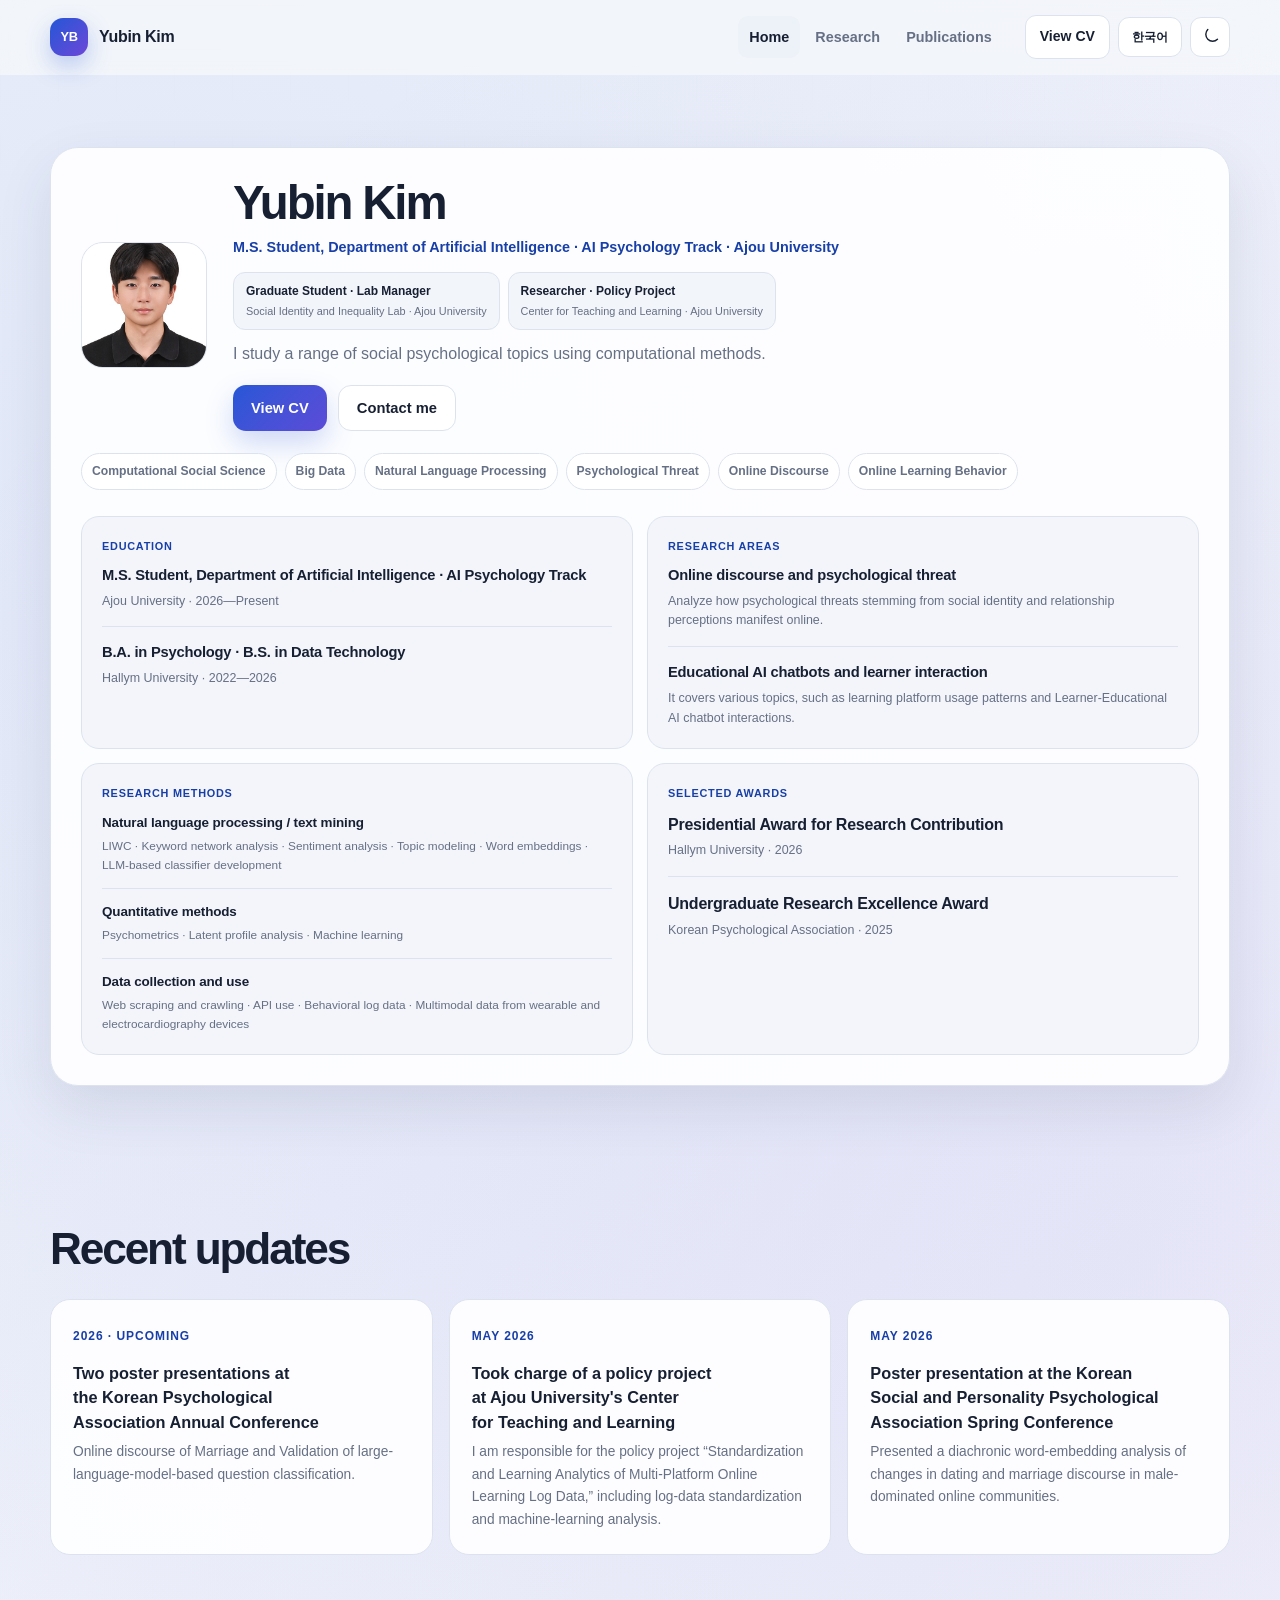
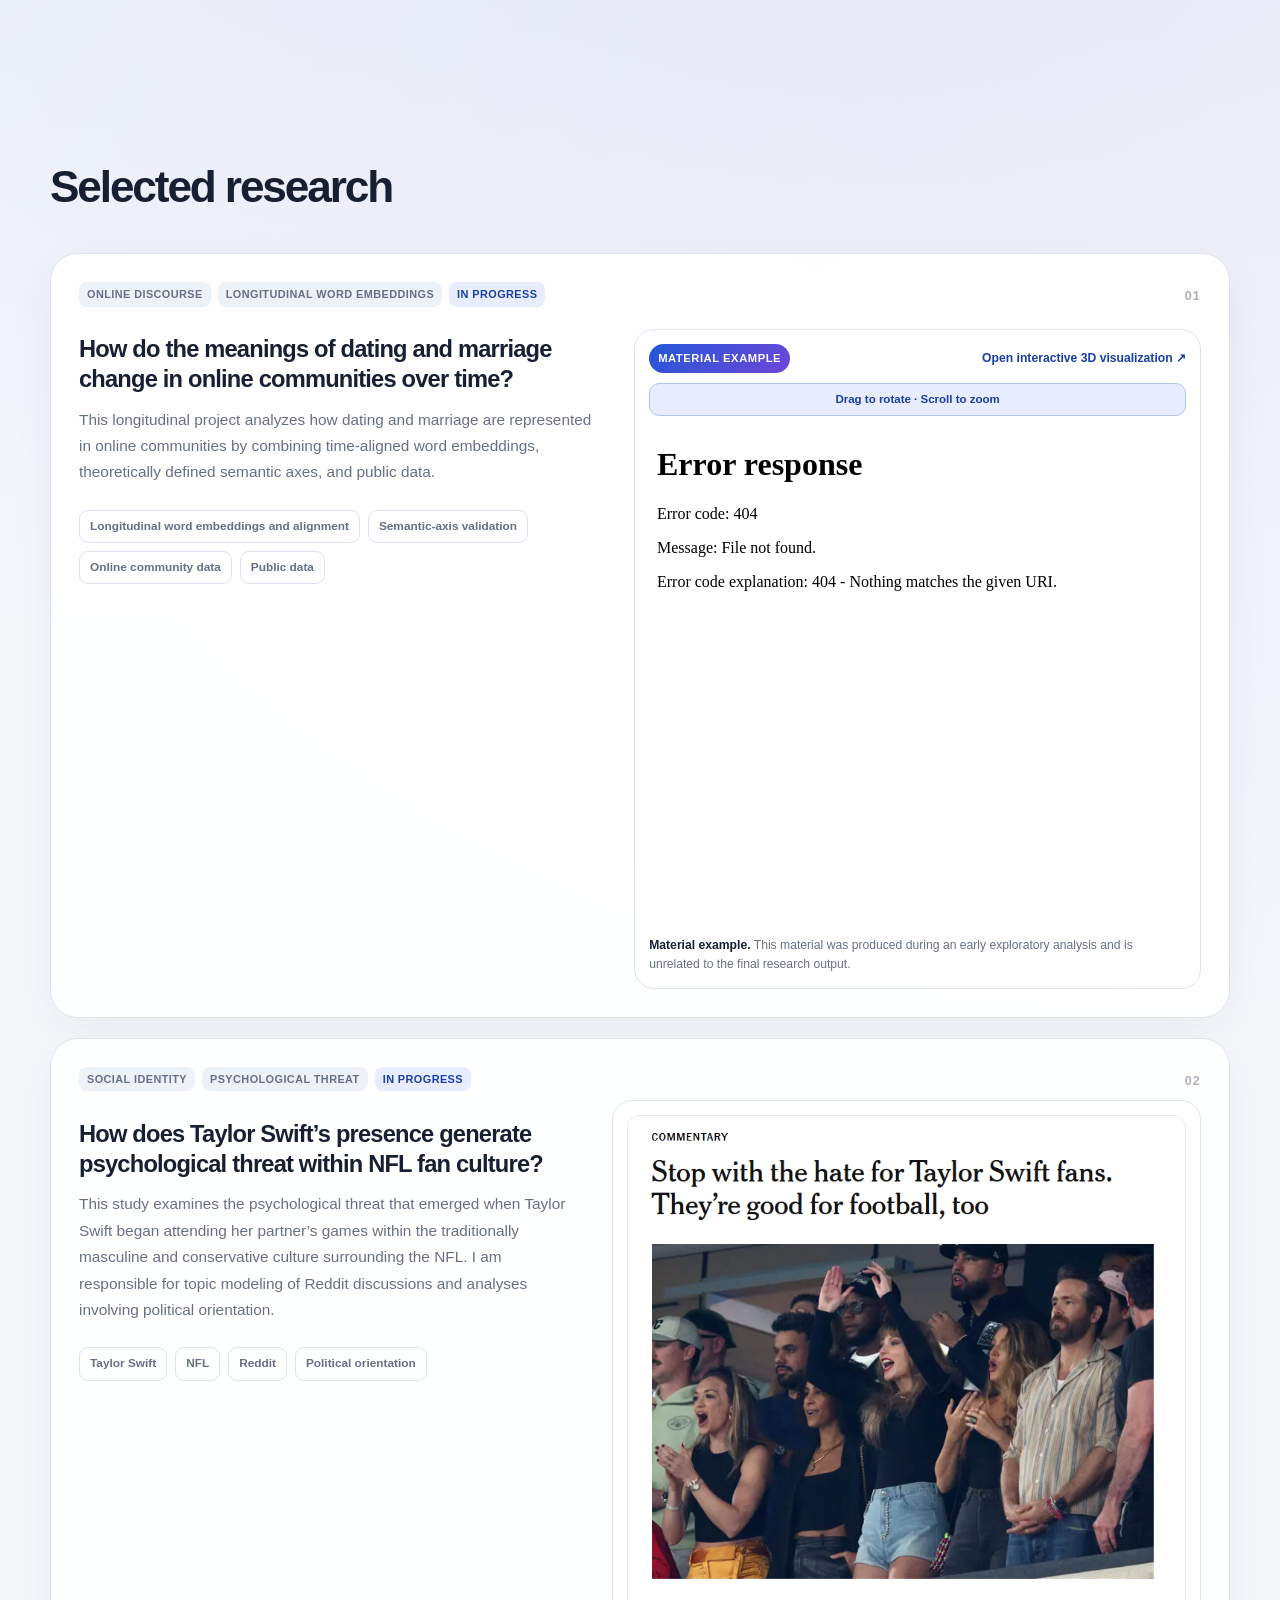
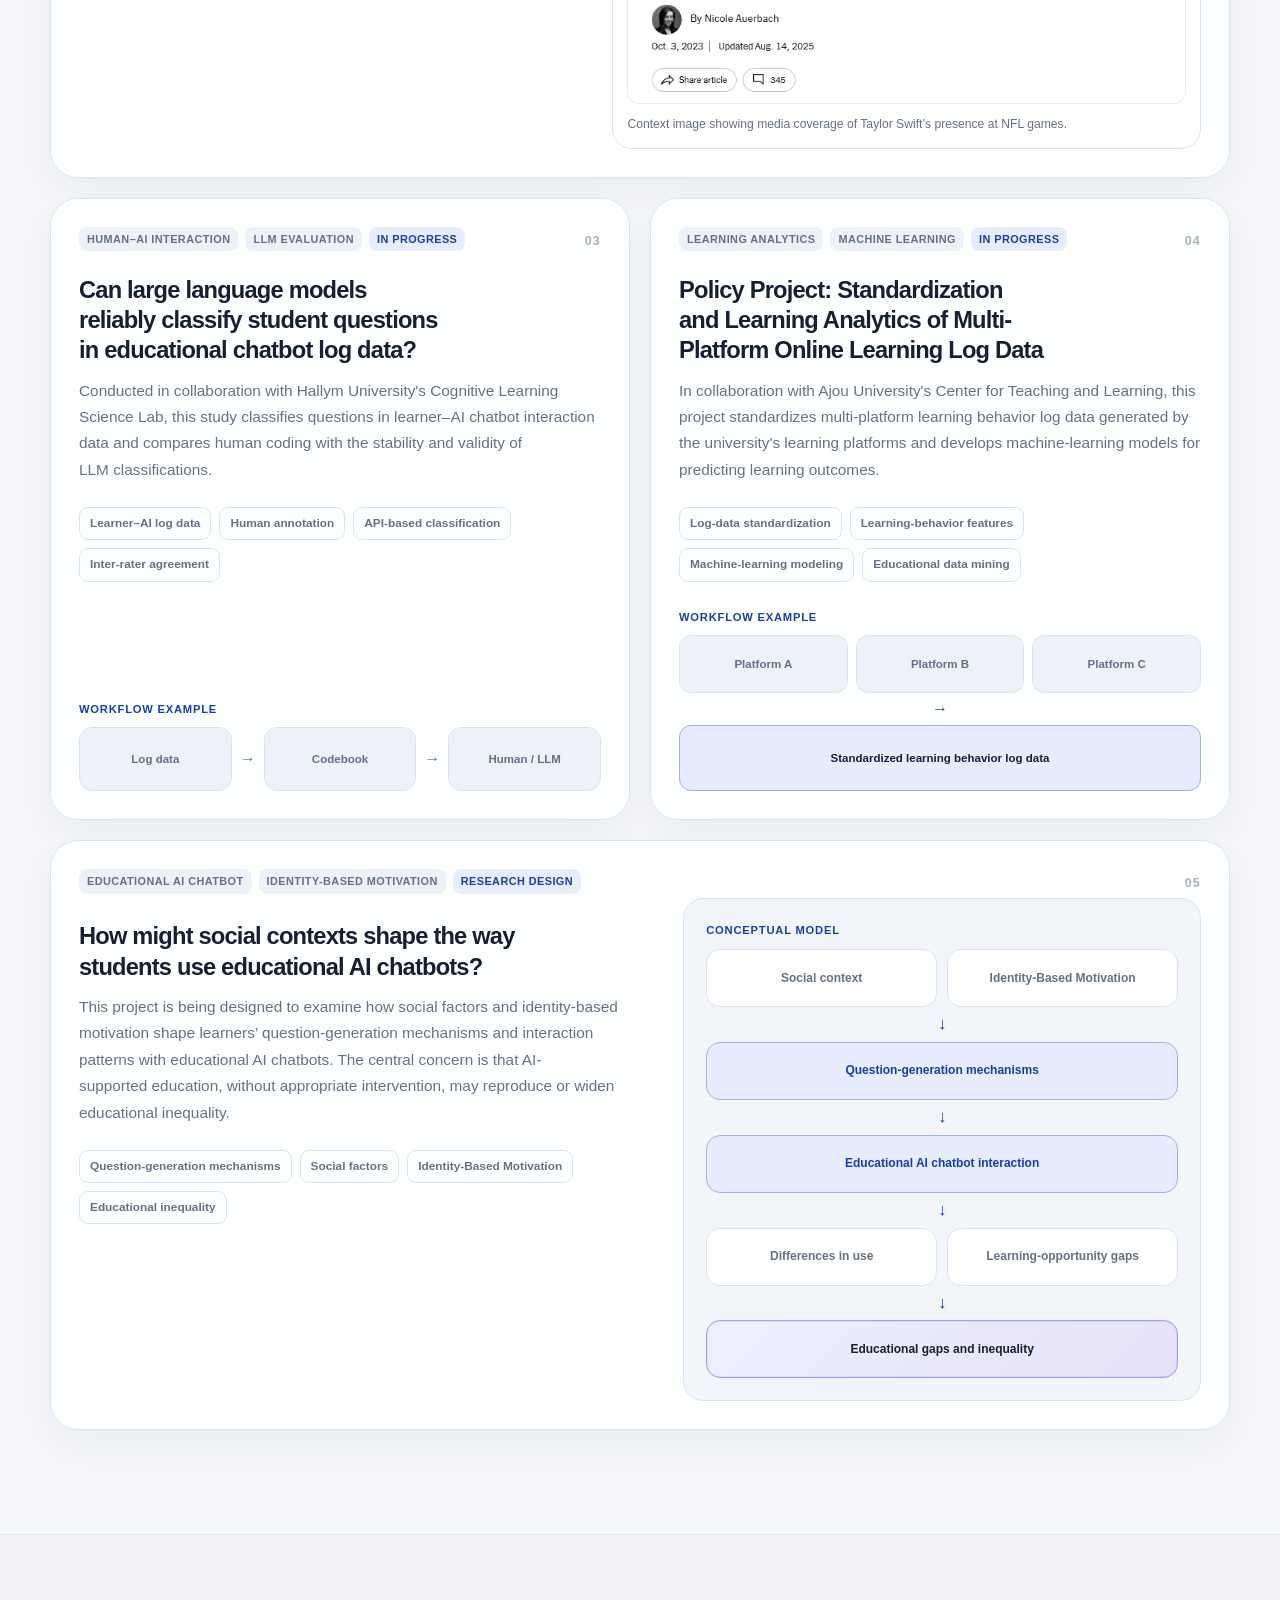
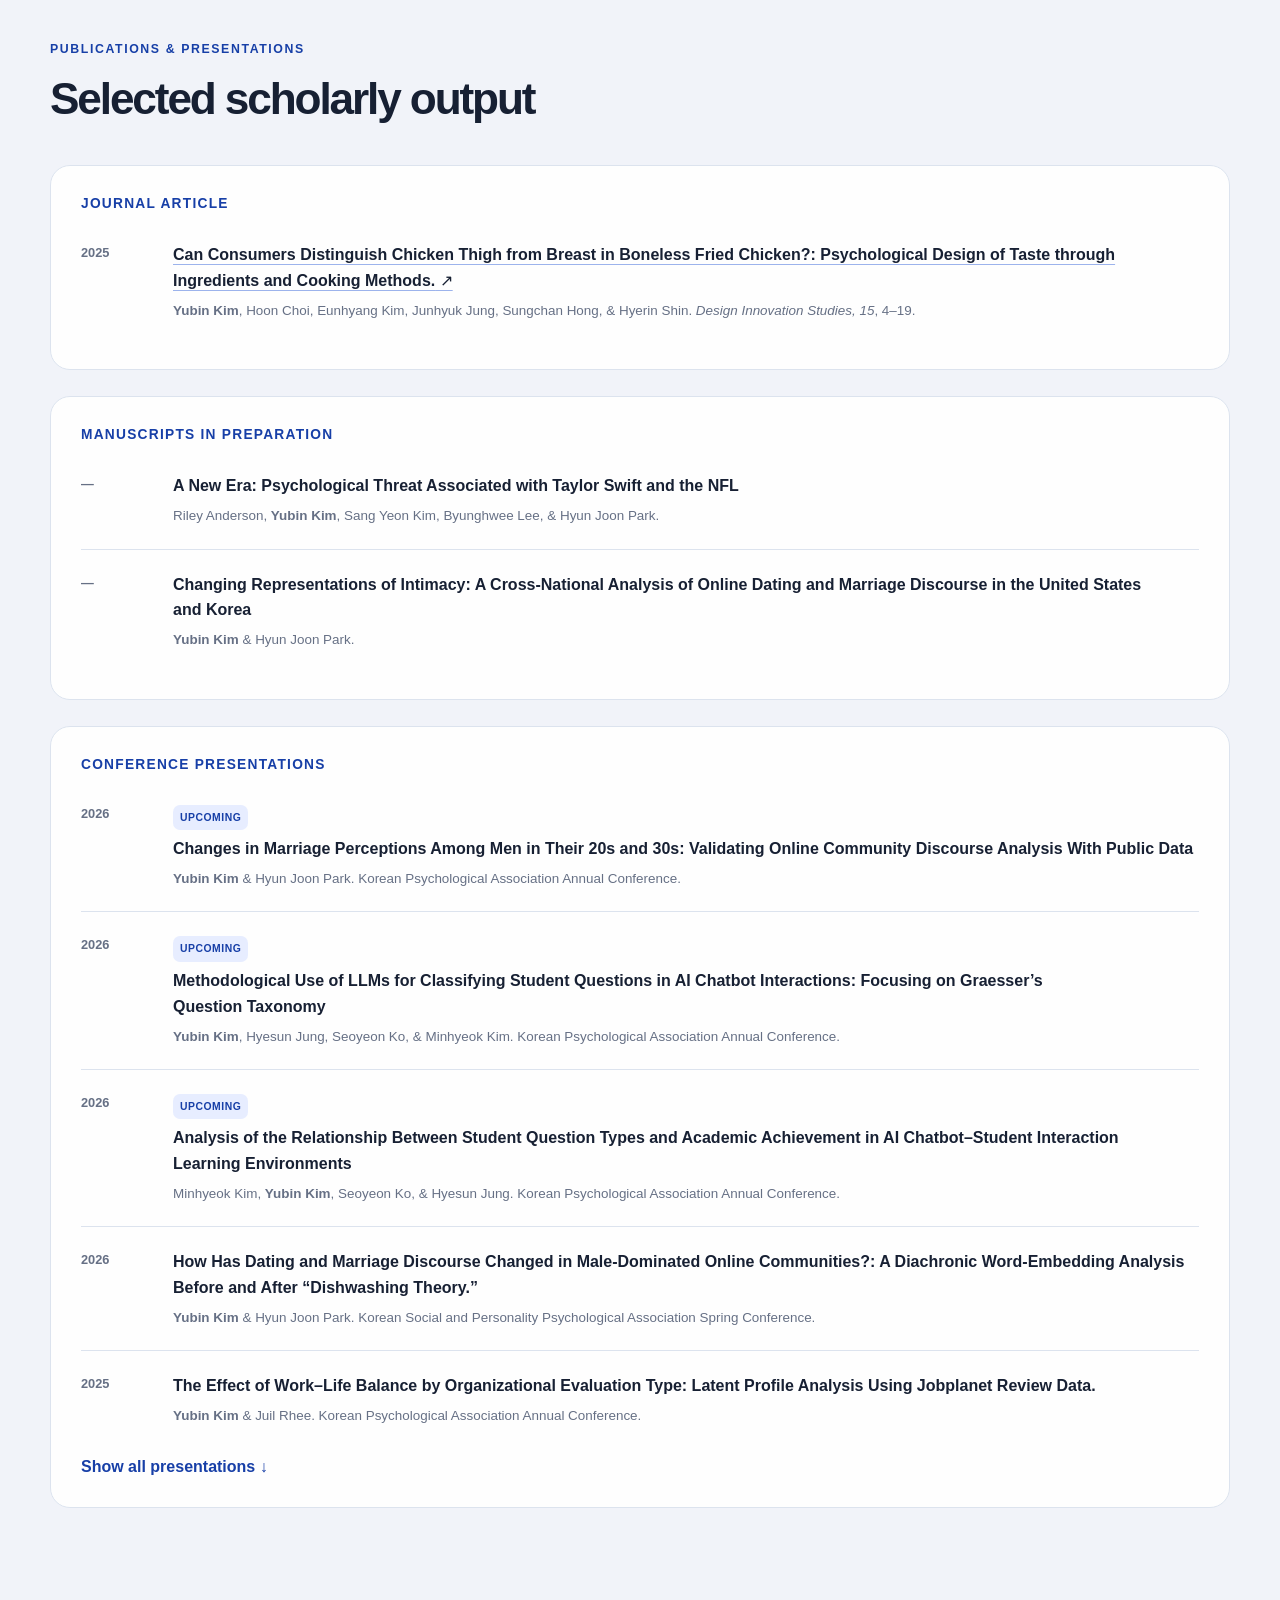
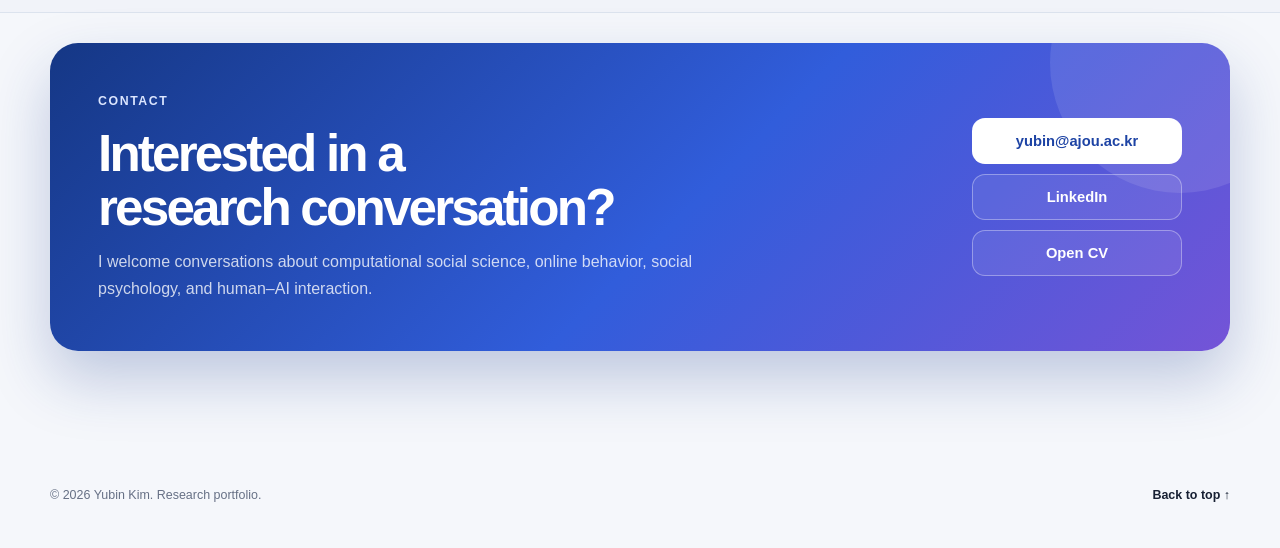
==== commit 81e92b20: "Update index.html" ====
--- a/index.html
+++ b/index.html
@@ -361,8 +361,8 @@
 <li>
 <span class="pub-year">2025</span>
 <div>
-<p class="lang-en"><a class="publication-link" href="https://www.kci.go.kr/kciportal/ci/sereArticleSearch/ciSereArtiView.kci?sereArticleSearchBean.artiId=ART003282036" rel="noopener" target="_blank"><strong>Can Consumers Distinguish Chicken Thigh from Breast in Boneless Fried Chicken?</strong> Psychological Design of Taste through Ingredients and Cooking Methods. ↗</a></p>
-<p class="lang-ko"><a class="publication-link" href="https://www.kci.go.kr/kciportal/ci/sereArticleSearch/ciSereArtiView.kci?sereArticleSearchBean.artiId=ART003282036" rel="noopener" target="_blank"><strong>순살 치킨 속 다리살과 가슴살은 구분 가능한가?</strong>: 원재료와 조리방식을 통한 맛의 심리적 디자인. ↗</a></p>
+<p class="lang-en"><a class="publication-link" href="https://www.kci.go.kr/kciportal/ci/sereArticleSearch/ciSereArtiView.kci?sereArticleSearchBean.artiId=ART003282036" rel="noopener" target="_blank"><strong>Can Consumers Distinguish Chicken Thigh from Breast in Boneless Fried Chicken?: Psychological Design of Taste through Ingredients and Cooking Methods.</strong> ↗</a></p>
+<p class="lang-ko"><a class="publication-link" href="https://www.kci.go.kr/kciportal/ci/sereArticleSearch/ciSereArtiView.kci?sereArticleSearchBean.artiId=ART003282036" rel="noopener" target="_blank"><strong>순살 치킨 속 다리살과 가슴살은 구분 가능한가?: 원재료와 조리방식을 통한 맛의 심리적 디자인.</strong> ↗</a></p>
 <p class="authors lang-en"><strong>Yubin Kim</strong>, Hoon Choi, Eunhyang Kim, Junhyuk Jung, Sungchan Hong, &amp; Hyerin Shin. <em>Design Innovation Studies, 15</em>, 4–19.</p>
 <p class="authors lang-ko"><strong>김유빈</strong>, 최훈, 김은향, 정준혁, 홍성찬, 신혜린. <em>디자인이노베이션연구, 15</em>, 4–19.</p>
 </div>
@@ -383,11 +383,11 @@
 <li><span class="pub-year">2026</span><div><span class="badge"><span class="lang-en">Upcoming</span><span class="lang-ko">발표 예정</span></span><p class="lang-en"><strong>Changes in Marriage Perceptions Among Men in Their 20s and 30s: Validating Online Community Discourse Analysis With Public Data</strong></p><p class="lang-ko"><strong>2030 남성의 결혼 인식 변화: 온라인 커뮤니티 담론 분석과 공공데이터를 활용한 타당성 검토</strong></p><p class="authors lang-en"><strong>Yubin Kim</strong> &amp; Hyun Joon Park. Korean Psychological Association Annual Conference.</p><p class="authors lang-ko"><strong>김유빈</strong>, 박현준. 한국심리학회 연차학술대회.</p></div></li>
 <li><span class="pub-year">2026</span><div><span class="badge"><span class="lang-en">Upcoming</span><span class="lang-ko">발표 예정</span></span><p class="lang-en"><strong>Methodological Use of LLMs for Classifying Student Questions in AI Chatbot Interactions: Focusing on Graesser’s Question Taxonomy</strong></p><p class="lang-ko"><strong>학생–AI 챗봇 질문 코딩에서 LLM의 방법론적 활용: Graesser 질문 분류체계를 중심으로</strong></p><p class="authors lang-en"><strong>Yubin Kim</strong>, Hyesun Jung, Seoyeon Ko, &amp; Minhyeok Kim. Korean Psychological Association Annual Conference.</p><p class="authors lang-ko"><strong>김유빈</strong>, 정혜선, 고서연, 김민혁. 한국심리학회 연차학술대회.</p></div></li>
 <li><span class="pub-year">2026</span><div><span class="badge"><span class="lang-en">Upcoming</span><span class="lang-ko">발표 예정</span></span><p class="lang-en"><strong>Analysis of the Relationship Between Student Question Types and Academic Achievement in AI Chatbot–Student Interaction Learning Environments</strong></p><p class="lang-ko"><strong>학생-AI 챗봇 상호작용 학습 환경에서 학생 질문 유형과 학업 성취간의 관계 분석</strong></p><p class="authors lang-en">Minhyeok Kim, <strong>Yubin Kim</strong>, Seoyeon Ko, &amp; Hyesun Jung. Korean Psychological Association Annual Conference.</p><p class="authors lang-ko">김민혁, <strong>김유빈</strong>, 고서연, 정혜선. 한국심리학회 연차학술대회.</p></div></li>
-<li><span class="pub-year">2026</span><div><p class="lang-en"><strong>How Has Dating and Marriage Discourse Changed in Male-Dominated Online Communities?</strong>: A Diachronic Word-Embedding Analysis Before and After “Dishwashing Theory.”</p><p class="lang-ko"><strong>남성 중심 온라인 커뮤니티의 연애·결혼 담론은 어떻게 달라졌는가?</strong>: 설거지론 전후 시계열 워드 임베딩 분석.</p><p class="authors lang-en"><strong>Yubin Kim</strong> &amp; Hyun Joon Park. Korean Social and Personality Psychological Association Spring Conference.</p><p class="authors lang-ko"><strong>김유빈</strong>, 박현준. 한국사회및성격심리학회 춘계학술대회.</p></div></li>
-<li><span class="pub-year">2025</span><div><p class="lang-en"><strong>The Effect of Work–Life Balance by Organizational Evaluation Type</strong>: Latent Profile Analysis Using Jobplanet Review Data.</p><p class="lang-ko"><strong>조직 평가 유형에 따른 워라밸의 영향</strong>: 잡플래닛 리뷰 데이터를 활용한 잠재프로파일분석.</p><p class="authors lang-en"><strong>Yubin Kim</strong> &amp; Juil Rhee. Korean Psychological Association Annual Conference.</p><p class="authors lang-ko"><strong>김유빈</strong>, 이주일. 한국심리학회 연차학술대회.</p></div></li>
-<li class="collapsed-publication"><span class="pub-year">2025</span><div><p class="lang-en"><strong>Twenty Years of Assessment Center Research in Korea</strong>: A Keyword-Network Review.</p><p class="lang-ko"><strong>국내 평가센터 연구 20년의 흐름</strong>: 키워드 네트워크 분석 기반 고찰.</p><p class="authors lang-en">Heechul Lim, <strong>Yubin Kim</strong>, &amp; Juil Rhee. Korean Psychological Association Annual Conference.</p><p class="authors lang-ko">임희철, <strong>김유빈</strong>, 이주일. 한국심리학회 연차학술대회.</p></div></li>
+<li><span class="pub-year">2026</span><div><p class="lang-en"><strong>How Has Dating and Marriage Discourse Changed in Male-Dominated Online Communities?: A Diachronic Word-Embedding Analysis Before and After “Dishwashing Theory.”</strong></p><p class="lang-ko"><strong>남성 중심 온라인 커뮤니티의 연애·결혼 담론은 어떻게 달라졌는가?\: 설거지론 전후 시계열 워드 임베딩 분석.</strong></p><p class="authors lang-en"><strong>Yubin Kim</strong> &amp; Hyun Joon Park. Korean Social and Personality Psychological Association Spring Conference.</p><p class="authors lang-ko"><strong>김유빈</strong>, 박현준. 한국사회및성격심리학회 춘계학술대회.</p></div></li>
+<li><span class="pub-year">2025</span><div><p class="lang-en"><strong>The Effect of Work–Life Balance by Organizational Evaluation Type: Latent Profile Analysis Using Jobplanet Review Data.</strong></p><p class="lang-ko"><strong>조직 평가 유형에 따른 워라밸의 영향: 잡플래닛 리뷰 데이터를 활용한 잠재프로파일분석.</strong></p><p class="authors lang-en"><strong>Yubin Kim</strong> &amp; Juil Rhee. Korean Psychological Association Annual Conference.</p><p class="authors lang-ko"><strong>김유빈</strong>, 이주일. 한국심리학회 연차학술대회.</p></div></li>
+<li class="collapsed-publication"><span class="pub-year">2025</span><div><p class="lang-en"><strong>Twenty Years of Assessment Center Research in Korea: A Keyword-Network Review.</strong></p><p class="lang-ko"><strong>국내 평가센터 연구 20년의 흐름: 키워드 네트워크 분석 기반 고찰.</strong></p><p class="authors lang-en">Heechul Lim, <strong>Yubin Kim</strong>, &amp; Juil Rhee. Korean Psychological Association Annual Conference.</p><p class="authors lang-ko">임희철, <strong>김유빈</strong>, 이주일. 한국심리학회 연차학술대회.</p></div></li>
 <li class="collapsed-publication"><span class="pub-year">2025</span><div><p class="lang-en"><strong>Development and Validation of the Major-Geek Scale</strong></p><p class="lang-ko"><strong>전공 덕후 척도 개발 및 타당화</strong></p><p class="authors lang-en">Minji Kim, <strong>Yubin Kim</strong>, Eunhyang Kim, Heeyeon Park, &amp; Donggi Seo. Korean Psychological Association Annual Conference.</p><p class="authors lang-ko">김민지, <strong>김유빈</strong>, 김은향, 박희연, 서동기. 한국심리학회 연차학술대회.</p></div></li>
-<li class="collapsed-publication"><span class="pub-year">2024</span><div><p class="lang-en"><strong>Can You Really Tell the Taste of Chicken?</strong>: Accuracy of Chicken-Part Identification by Cooking Method.</p><p class="lang-ko"><strong>“너희들이 치킨의 맛을 알아?”</strong>: 조리방식에 따른 닭 부위 인식 정확도.</p><p class="authors lang-en"><strong>Yubin Kim</strong> et al. Korean Psychological Association Annual Conference.</p><p class="authors lang-ko"><strong>김유빈</strong> 외. 한국심리학회 연차학술대회.</p></div></li>
+<li class="collapsed-publication"><span class="pub-year">2024</span><div><p class="lang-en"><strong>Can You Really Tell the Taste of Chicken?: Accuracy of Chicken-Part Identification by Cooking Method.</strong></p><p class="lang-ko"><strong>“너희들이 치킨의 맛을 알아?”: 조리방식에 따른 닭 부위 인식 정확도.</strong></p><p class="authors lang-en"><strong>Yubin Kim</strong> et al. Korean Psychological Association Annual Conference.</p><p class="authors lang-ko"><strong>김유빈</strong> 외. 한국심리학회 연차학술대회.</p></div></li>
 </ol>
 <button aria-expanded="false" class="text-button" id="showMorePublications" type="button"><span class="lang-en">Show all presentations ↓</span><span class="lang-ko">발표 전체 보기 ↓</span></button>
 </div>
@@ -398,8 +398,8 @@
 <div>
 <p class="eyebrow lang-en">Contact</p><p class="eyebrow lang-ko">연락처</p>
 <h2 id="contact-title"><span class="lang-en">Interested in a research conversation?</span><span class="lang-ko">연구에 관해 이야기하고 싶으신가요?</span></h2>
-<p class="lang-en">I welcome conversations about computational social science, online discourse, social psychology, and human–AI interaction.</p>
-<p class="lang-ko">계산사회과학, 온라인 담론, 사회심리학, 인간–AI 상호작용에 관한 연구 교류를 환영합니다.</p>
+<p class="lang-en">I welcome conversations about computational social science, online behavior, social psychology, and human–AI interaction.</p>
+<p class="lang-ko">계산사회과학, 온라인 행동, 사회심리학, 인간–AI 상호작용에 관한 연구 교류를 환영합니다.</p>
 </div>
 <div class="contact-actions">
 <a class="button button-primary" href="mailto:yubin@ajou.ac.kr">yubin@ajou.ac.kr</a>
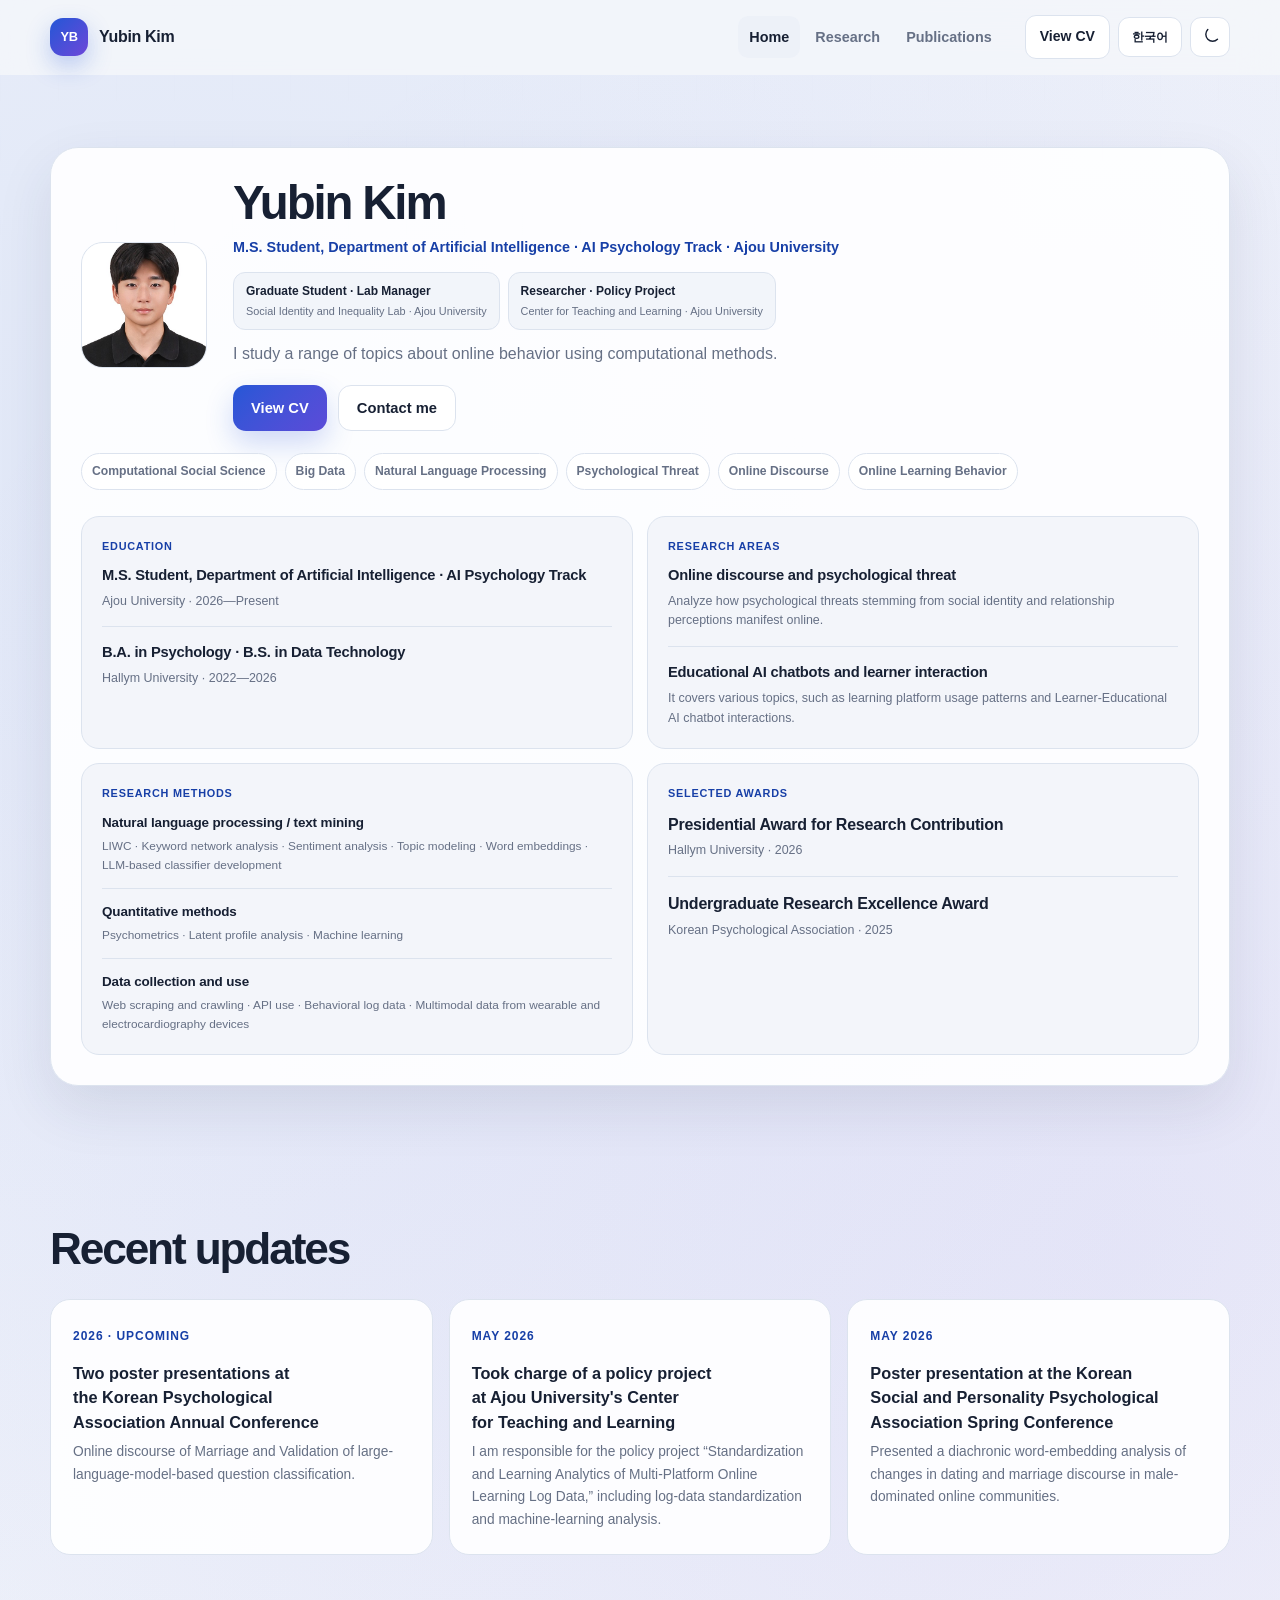
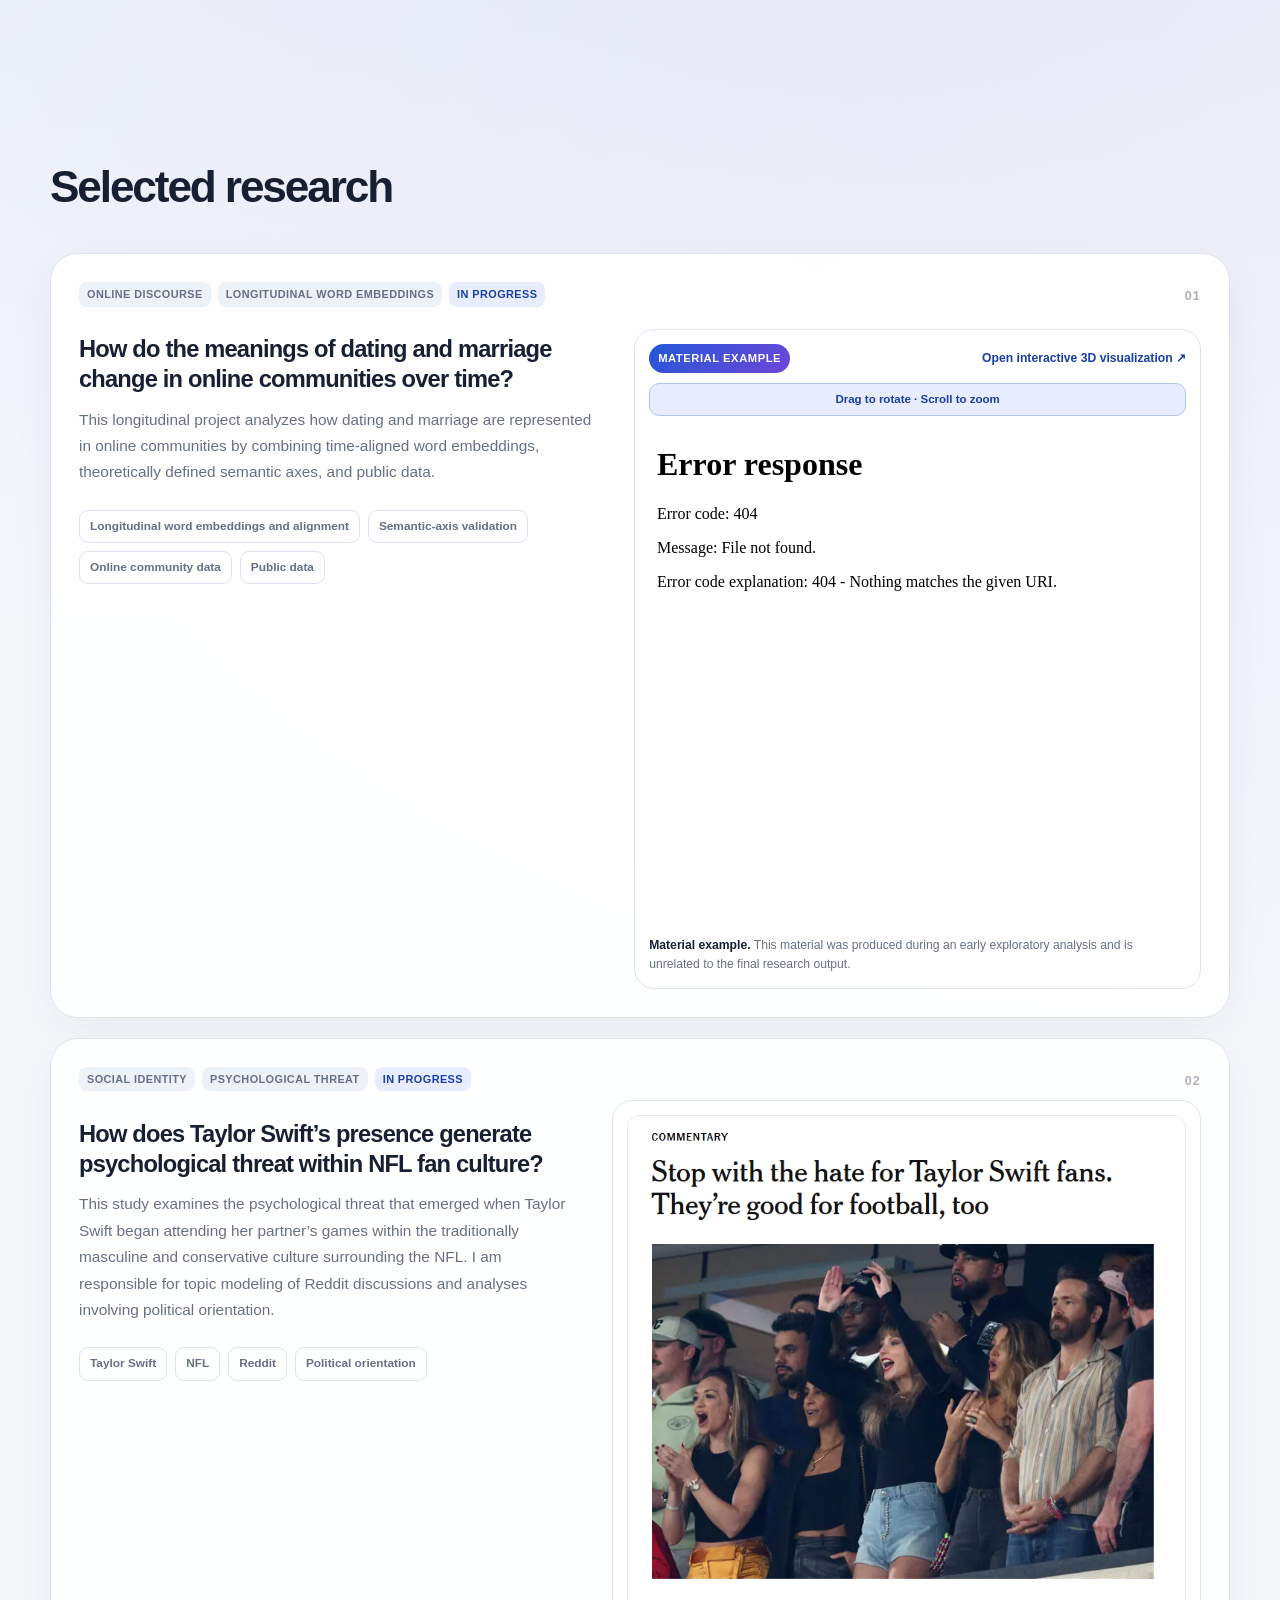
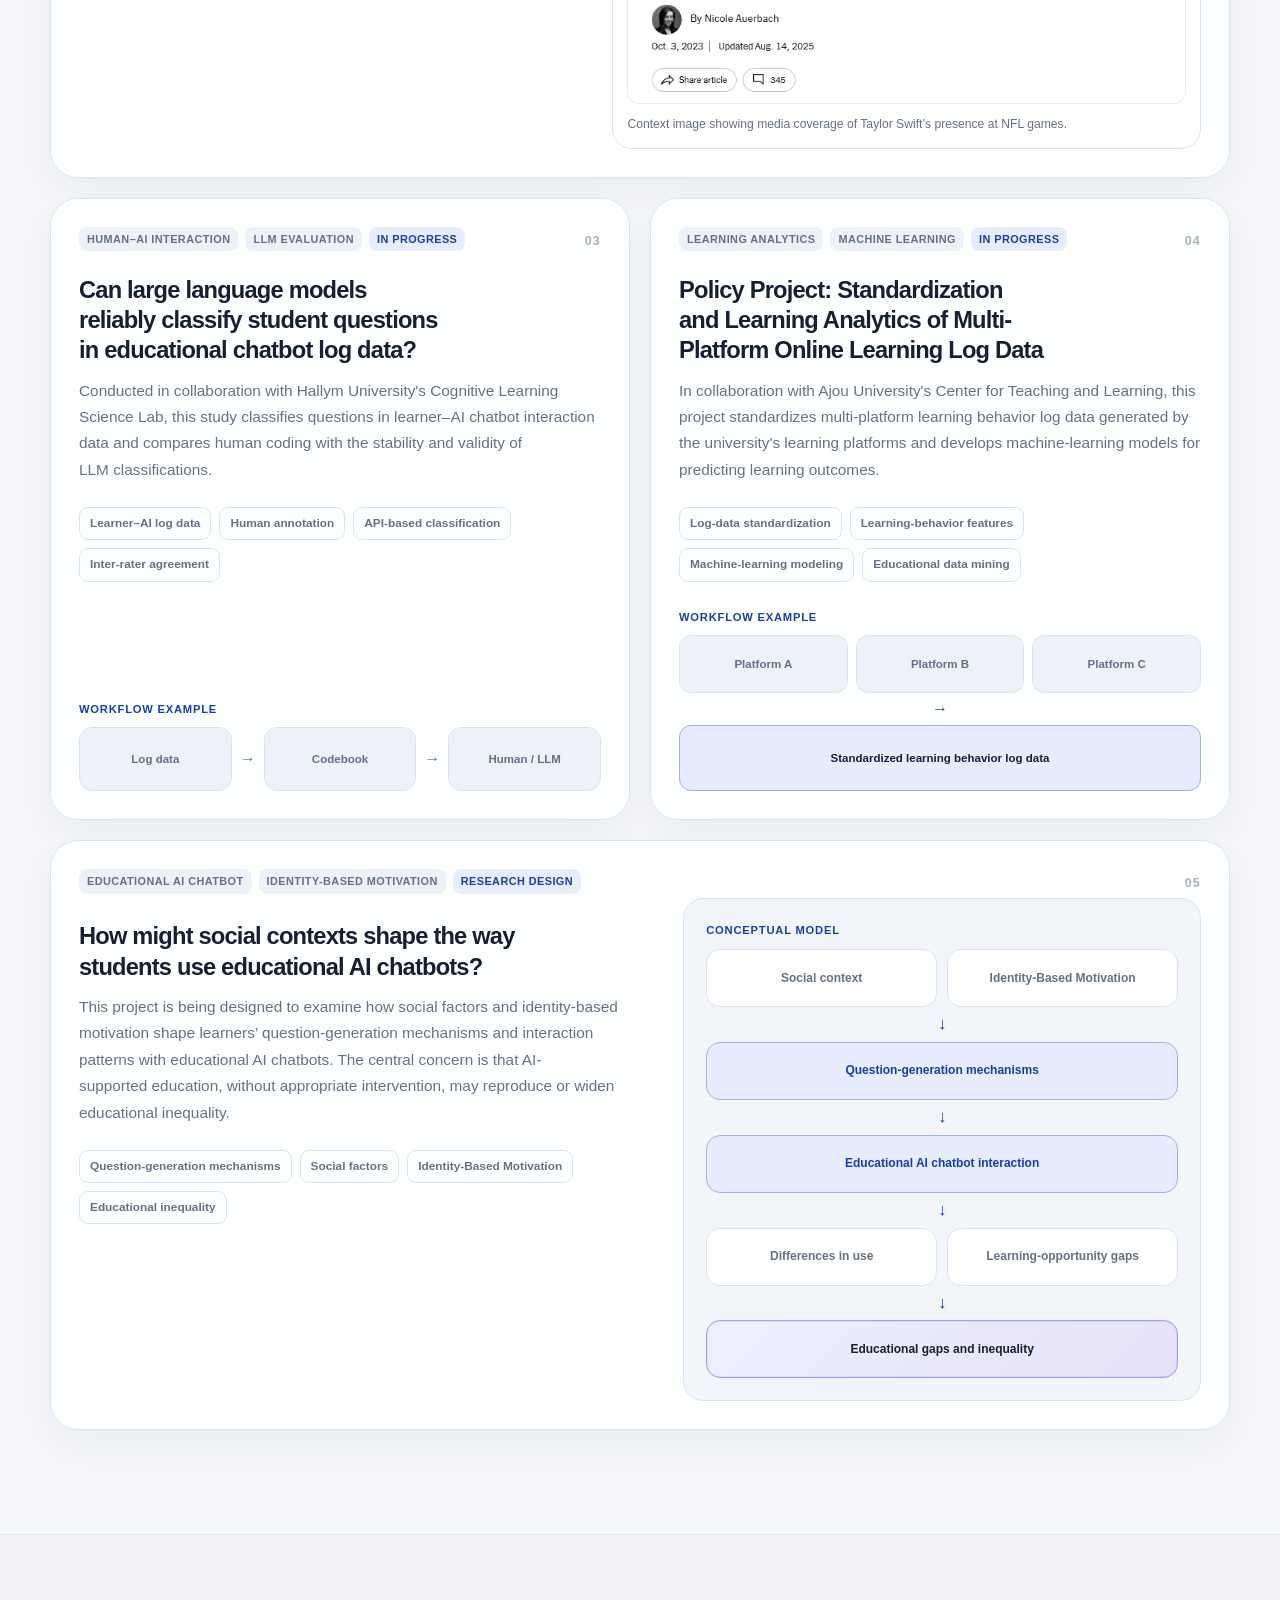
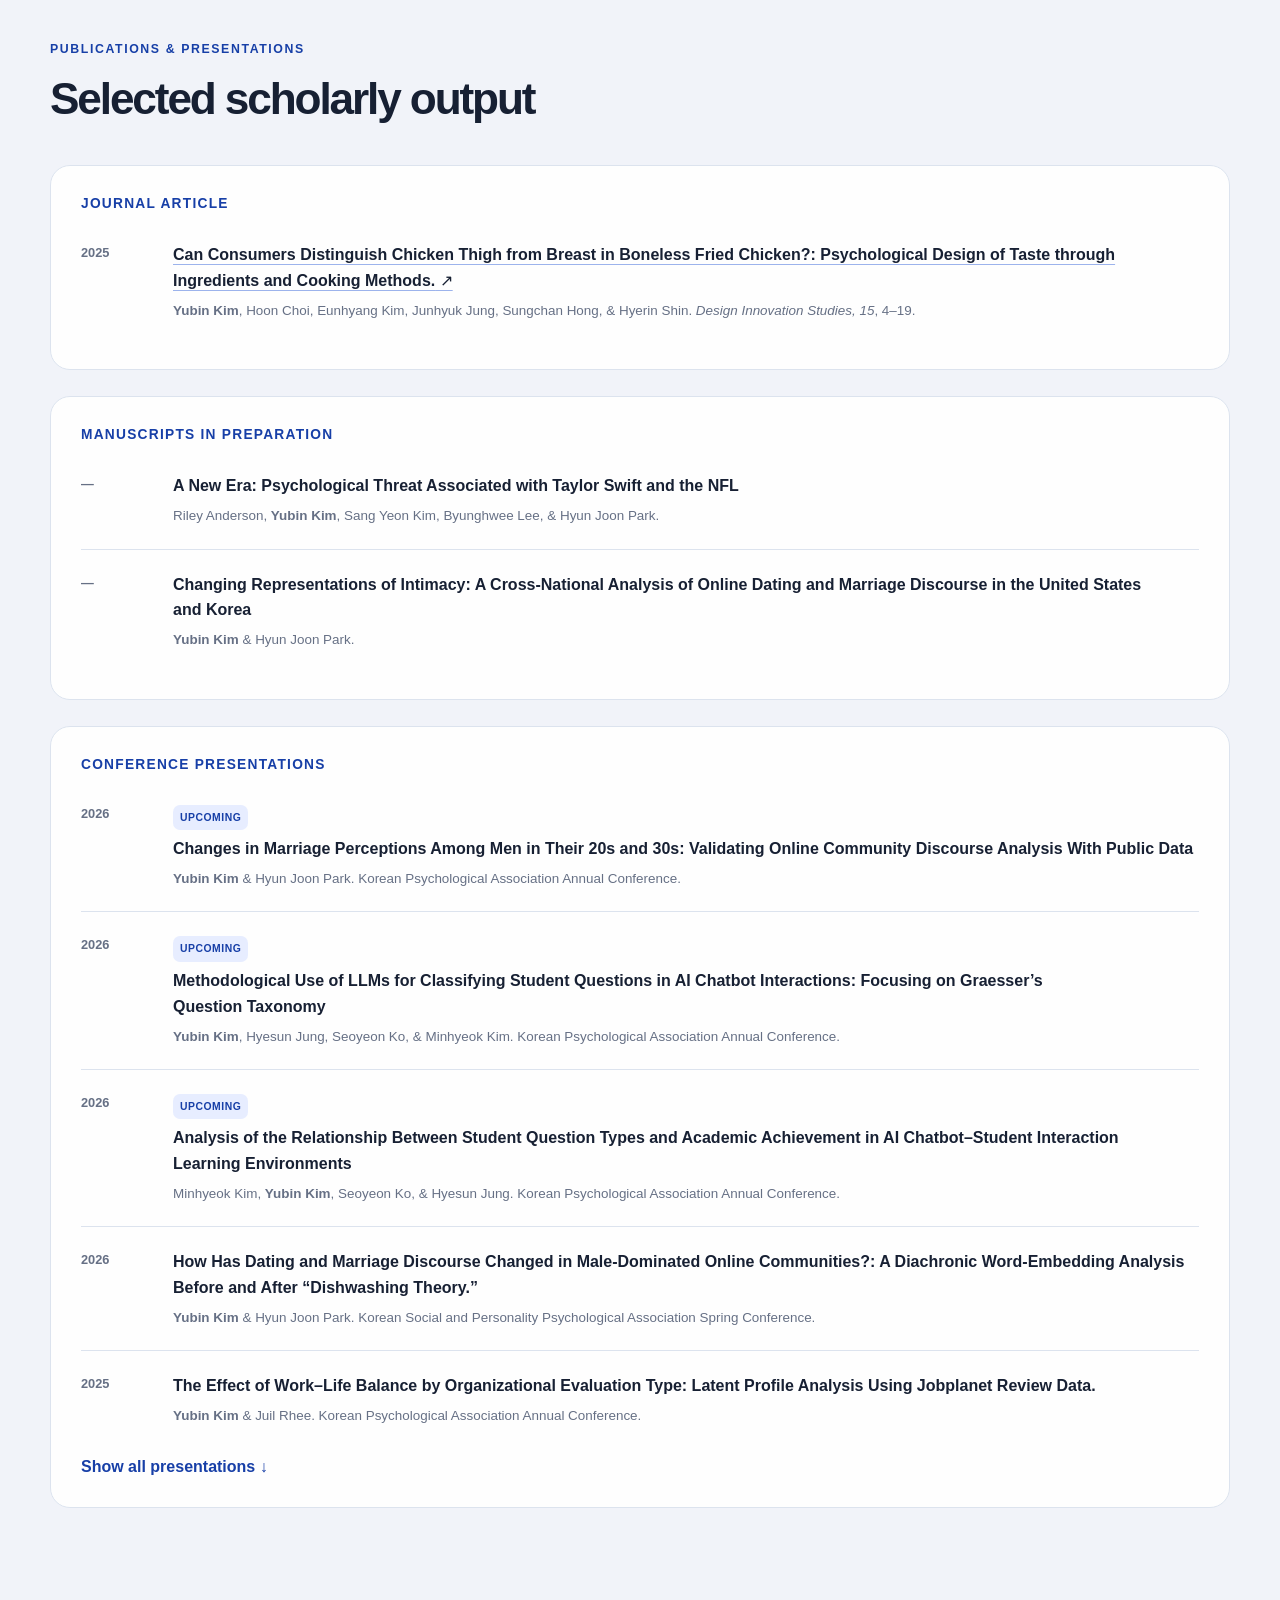
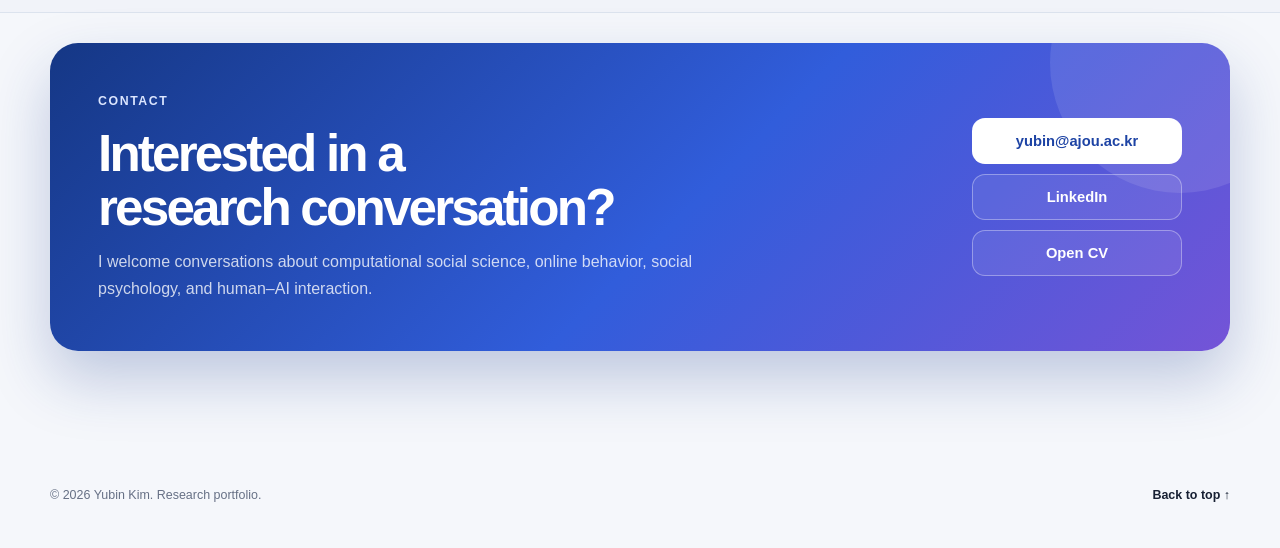
==== commit 9c356b69: "Update index.html" ====
--- a/index.html
+++ b/index.html
@@ -62,8 +62,8 @@
 <span><span class="lang-en">Center for Teaching and Learning · Ajou University</span><span class="lang-ko">교수학습개발센터 · 아주대학교</span></span>
 </div>
 </div>
-<p class="hero-summary lang-en">I study a range of social psychological topics using computational methods.</p>
-<p class="hero-summary lang-ko">계산적·전산적 방법을 활용해 생태학적 타당도를 높이는 연구 설계를 지향하며, 다양한 사회심리학적 주제를 연구합니다.</p>
+<p class="hero-summary lang-en">I study a range of topics about online behavior using computational methods.</p>
+<p class="hero-summary lang-ko">계산적·전산적 방법을 활용해 생태학적 타당도를 높이는 연구 설계를 지향하며, 다양한 주제의 온라인 행동을 연구합니다.</p>
 <div class="hero-buttons">
 <a class="button button-primary" href="assets/Yubin_Kim_CV_KR.pdf" rel="noopener" target="_blank"><span class="lang-en">View CV</span><span class="lang-ko">이력서 보기</span></a>
 <a class="button button-secondary" href="mailto:yubin@ajou.ac.kr"><span class="lang-en">Contact me</span><span class="lang-ko">연락하기</span></a>
@@ -383,7 +383,7 @@
 <li><span class="pub-year">2026</span><div><span class="badge"><span class="lang-en">Upcoming</span><span class="lang-ko">발표 예정</span></span><p class="lang-en"><strong>Changes in Marriage Perceptions Among Men in Their 20s and 30s: Validating Online Community Discourse Analysis With Public Data</strong></p><p class="lang-ko"><strong>2030 남성의 결혼 인식 변화: 온라인 커뮤니티 담론 분석과 공공데이터를 활용한 타당성 검토</strong></p><p class="authors lang-en"><strong>Yubin Kim</strong> &amp; Hyun Joon Park. Korean Psychological Association Annual Conference.</p><p class="authors lang-ko"><strong>김유빈</strong>, 박현준. 한국심리학회 연차학술대회.</p></div></li>
 <li><span class="pub-year">2026</span><div><span class="badge"><span class="lang-en">Upcoming</span><span class="lang-ko">발표 예정</span></span><p class="lang-en"><strong>Methodological Use of LLMs for Classifying Student Questions in AI Chatbot Interactions: Focusing on Graesser’s Question Taxonomy</strong></p><p class="lang-ko"><strong>학생–AI 챗봇 질문 코딩에서 LLM의 방법론적 활용: Graesser 질문 분류체계를 중심으로</strong></p><p class="authors lang-en"><strong>Yubin Kim</strong>, Hyesun Jung, Seoyeon Ko, &amp; Minhyeok Kim. Korean Psychological Association Annual Conference.</p><p class="authors lang-ko"><strong>김유빈</strong>, 정혜선, 고서연, 김민혁. 한국심리학회 연차학술대회.</p></div></li>
 <li><span class="pub-year">2026</span><div><span class="badge"><span class="lang-en">Upcoming</span><span class="lang-ko">발표 예정</span></span><p class="lang-en"><strong>Analysis of the Relationship Between Student Question Types and Academic Achievement in AI Chatbot–Student Interaction Learning Environments</strong></p><p class="lang-ko"><strong>학생-AI 챗봇 상호작용 학습 환경에서 학생 질문 유형과 학업 성취간의 관계 분석</strong></p><p class="authors lang-en">Minhyeok Kim, <strong>Yubin Kim</strong>, Seoyeon Ko, &amp; Hyesun Jung. Korean Psychological Association Annual Conference.</p><p class="authors lang-ko">김민혁, <strong>김유빈</strong>, 고서연, 정혜선. 한국심리학회 연차학술대회.</p></div></li>
-<li><span class="pub-year">2026</span><div><p class="lang-en"><strong>How Has Dating and Marriage Discourse Changed in Male-Dominated Online Communities?: A Diachronic Word-Embedding Analysis Before and After “Dishwashing Theory.”</strong></p><p class="lang-ko"><strong>남성 중심 온라인 커뮤니티의 연애·결혼 담론은 어떻게 달라졌는가?\: 설거지론 전후 시계열 워드 임베딩 분석.</strong></p><p class="authors lang-en"><strong>Yubin Kim</strong> &amp; Hyun Joon Park. Korean Social and Personality Psychological Association Spring Conference.</p><p class="authors lang-ko"><strong>김유빈</strong>, 박현준. 한국사회및성격심리학회 춘계학술대회.</p></div></li>
+<li><span class="pub-year">2026</span><div><p class="lang-en"><strong>How Has Dating and Marriage Discourse Changed in Male-Dominated Online Communities?: A Diachronic Word-Embedding Analysis Before and After “Dishwashing Theory.”</strong></p><p class="lang-ko"><strong>남성 중심 온라인 커뮤니티의 연애·결혼 담론은 어떻게 달라졌는가?: 설거지론 전후 시계열 워드 임베딩 분석.</strong></p><p class="authors lang-en"><strong>Yubin Kim</strong> &amp; Hyun Joon Park. Korean Social and Personality Psychological Association Spring Conference.</p><p class="authors lang-ko"><strong>김유빈</strong>, 박현준. 한국사회및성격심리학회 춘계학술대회.</p></div></li>
 <li><span class="pub-year">2025</span><div><p class="lang-en"><strong>The Effect of Work–Life Balance by Organizational Evaluation Type: Latent Profile Analysis Using Jobplanet Review Data.</strong></p><p class="lang-ko"><strong>조직 평가 유형에 따른 워라밸의 영향: 잡플래닛 리뷰 데이터를 활용한 잠재프로파일분석.</strong></p><p class="authors lang-en"><strong>Yubin Kim</strong> &amp; Juil Rhee. Korean Psychological Association Annual Conference.</p><p class="authors lang-ko"><strong>김유빈</strong>, 이주일. 한국심리학회 연차학술대회.</p></div></li>
 <li class="collapsed-publication"><span class="pub-year">2025</span><div><p class="lang-en"><strong>Twenty Years of Assessment Center Research in Korea: A Keyword-Network Review.</strong></p><p class="lang-ko"><strong>국내 평가센터 연구 20년의 흐름: 키워드 네트워크 분석 기반 고찰.</strong></p><p class="authors lang-en">Heechul Lim, <strong>Yubin Kim</strong>, &amp; Juil Rhee. Korean Psychological Association Annual Conference.</p><p class="authors lang-ko">임희철, <strong>김유빈</strong>, 이주일. 한국심리학회 연차학술대회.</p></div></li>
 <li class="collapsed-publication"><span class="pub-year">2025</span><div><p class="lang-en"><strong>Development and Validation of the Major-Geek Scale</strong></p><p class="lang-ko"><strong>전공 덕후 척도 개발 및 타당화</strong></p><p class="authors lang-en">Minji Kim, <strong>Yubin Kim</strong>, Eunhyang Kim, Heeyeon Park, &amp; Donggi Seo. Korean Psychological Association Annual Conference.</p><p class="authors lang-ko">김민지, <strong>김유빈</strong>, 김은향, 박희연, 서동기. 한국심리학회 연차학술대회.</p></div></li>
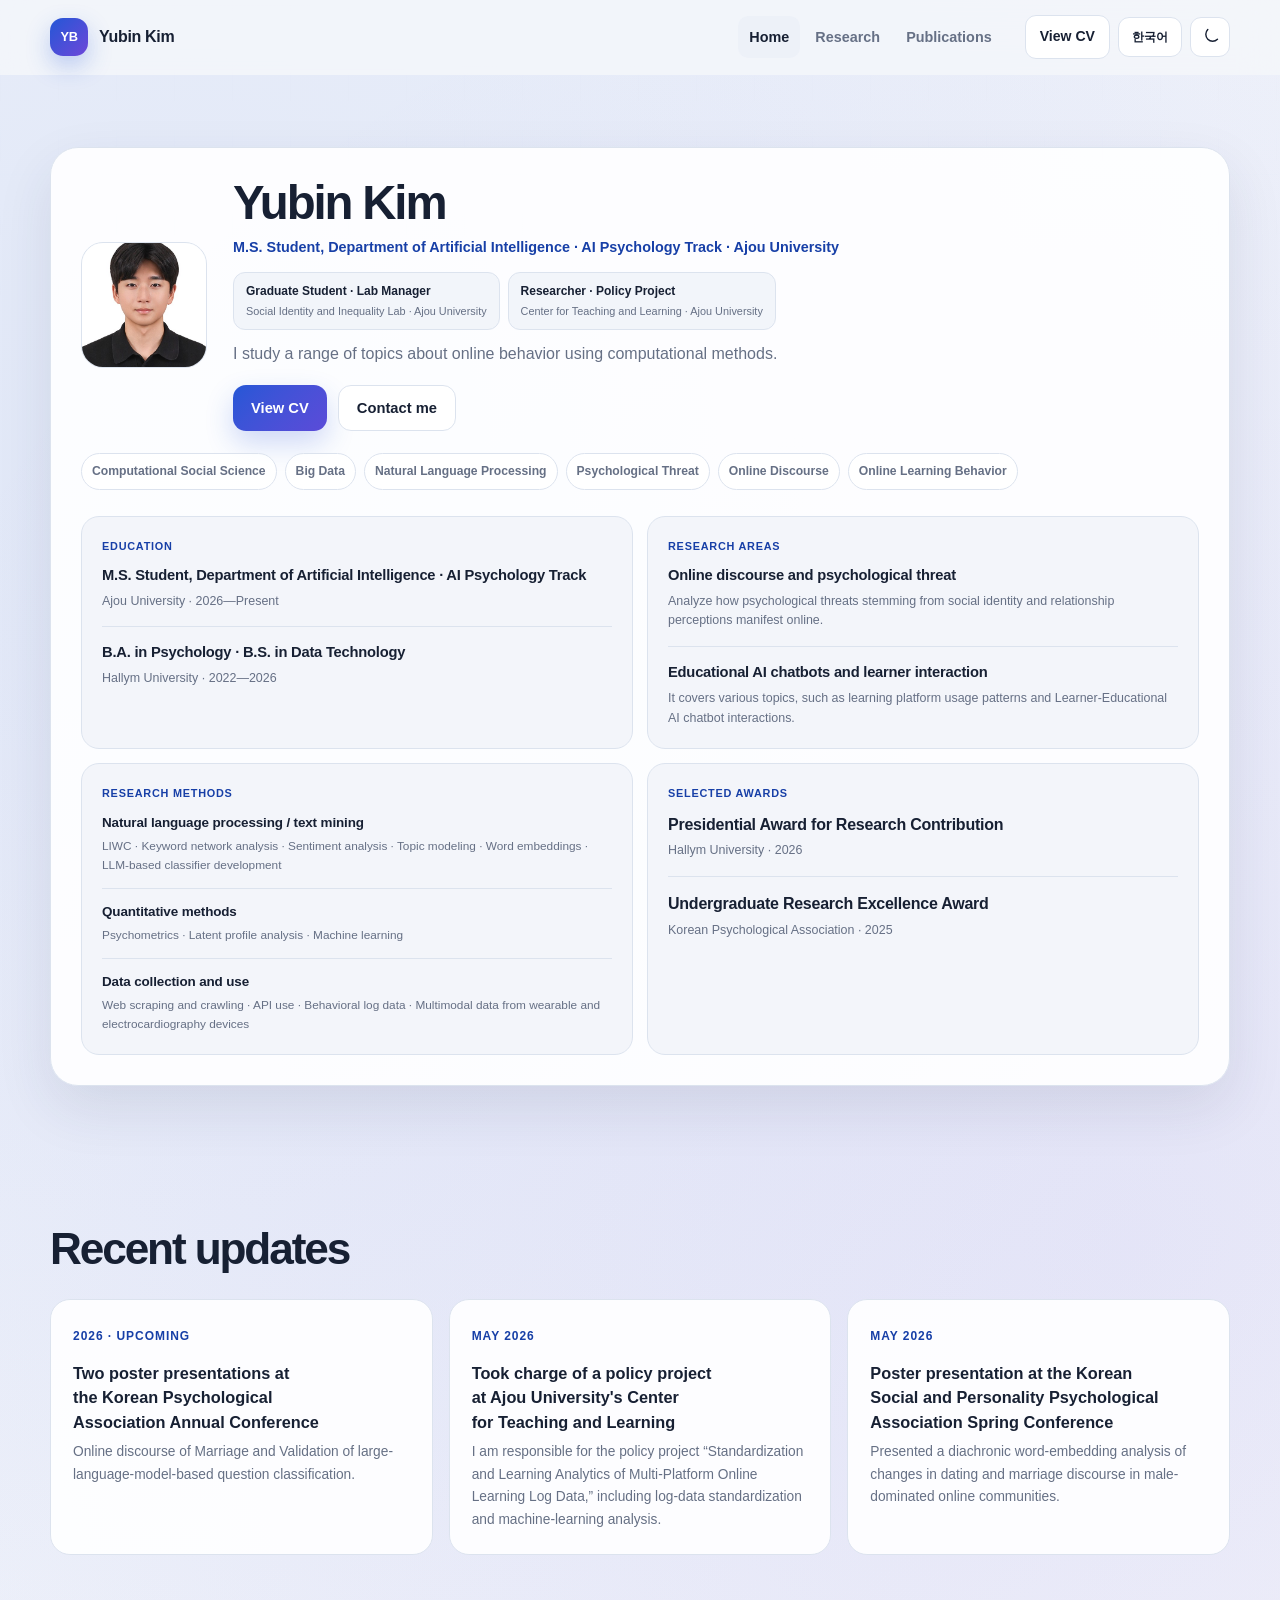
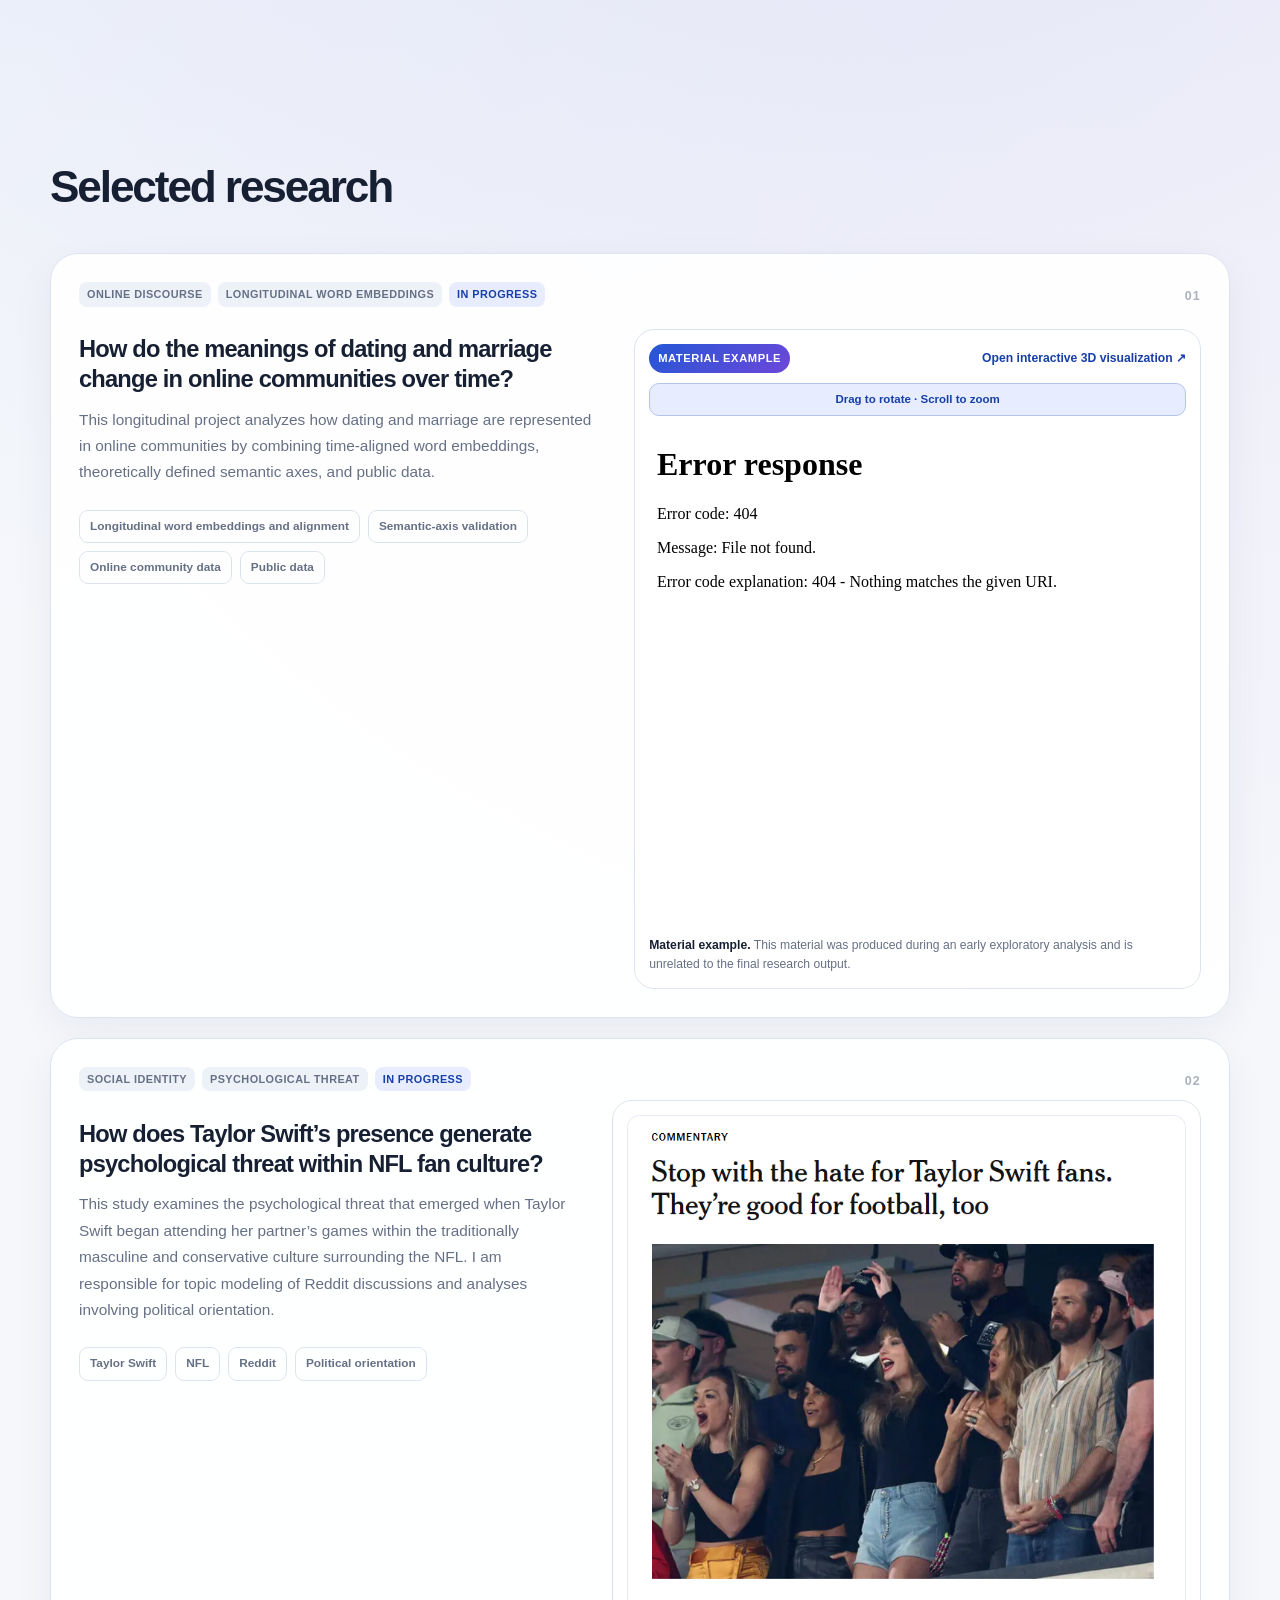
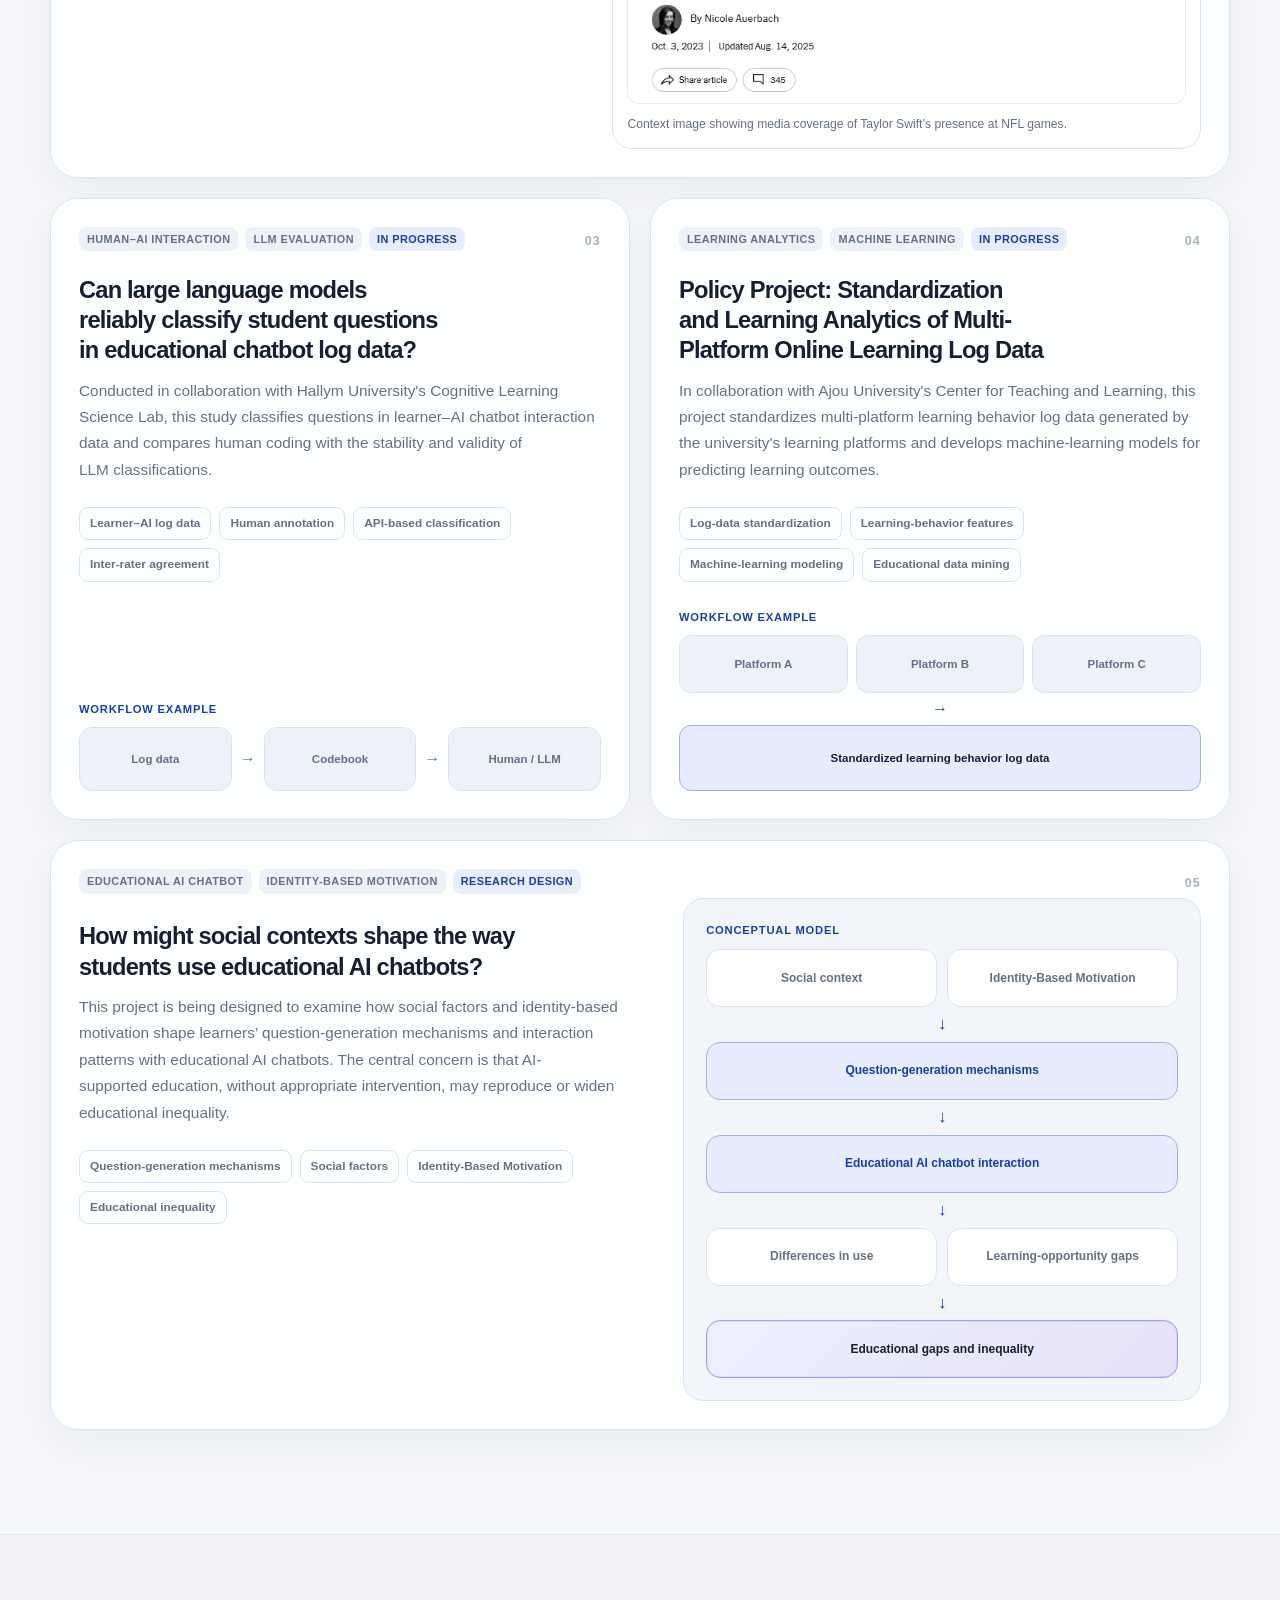
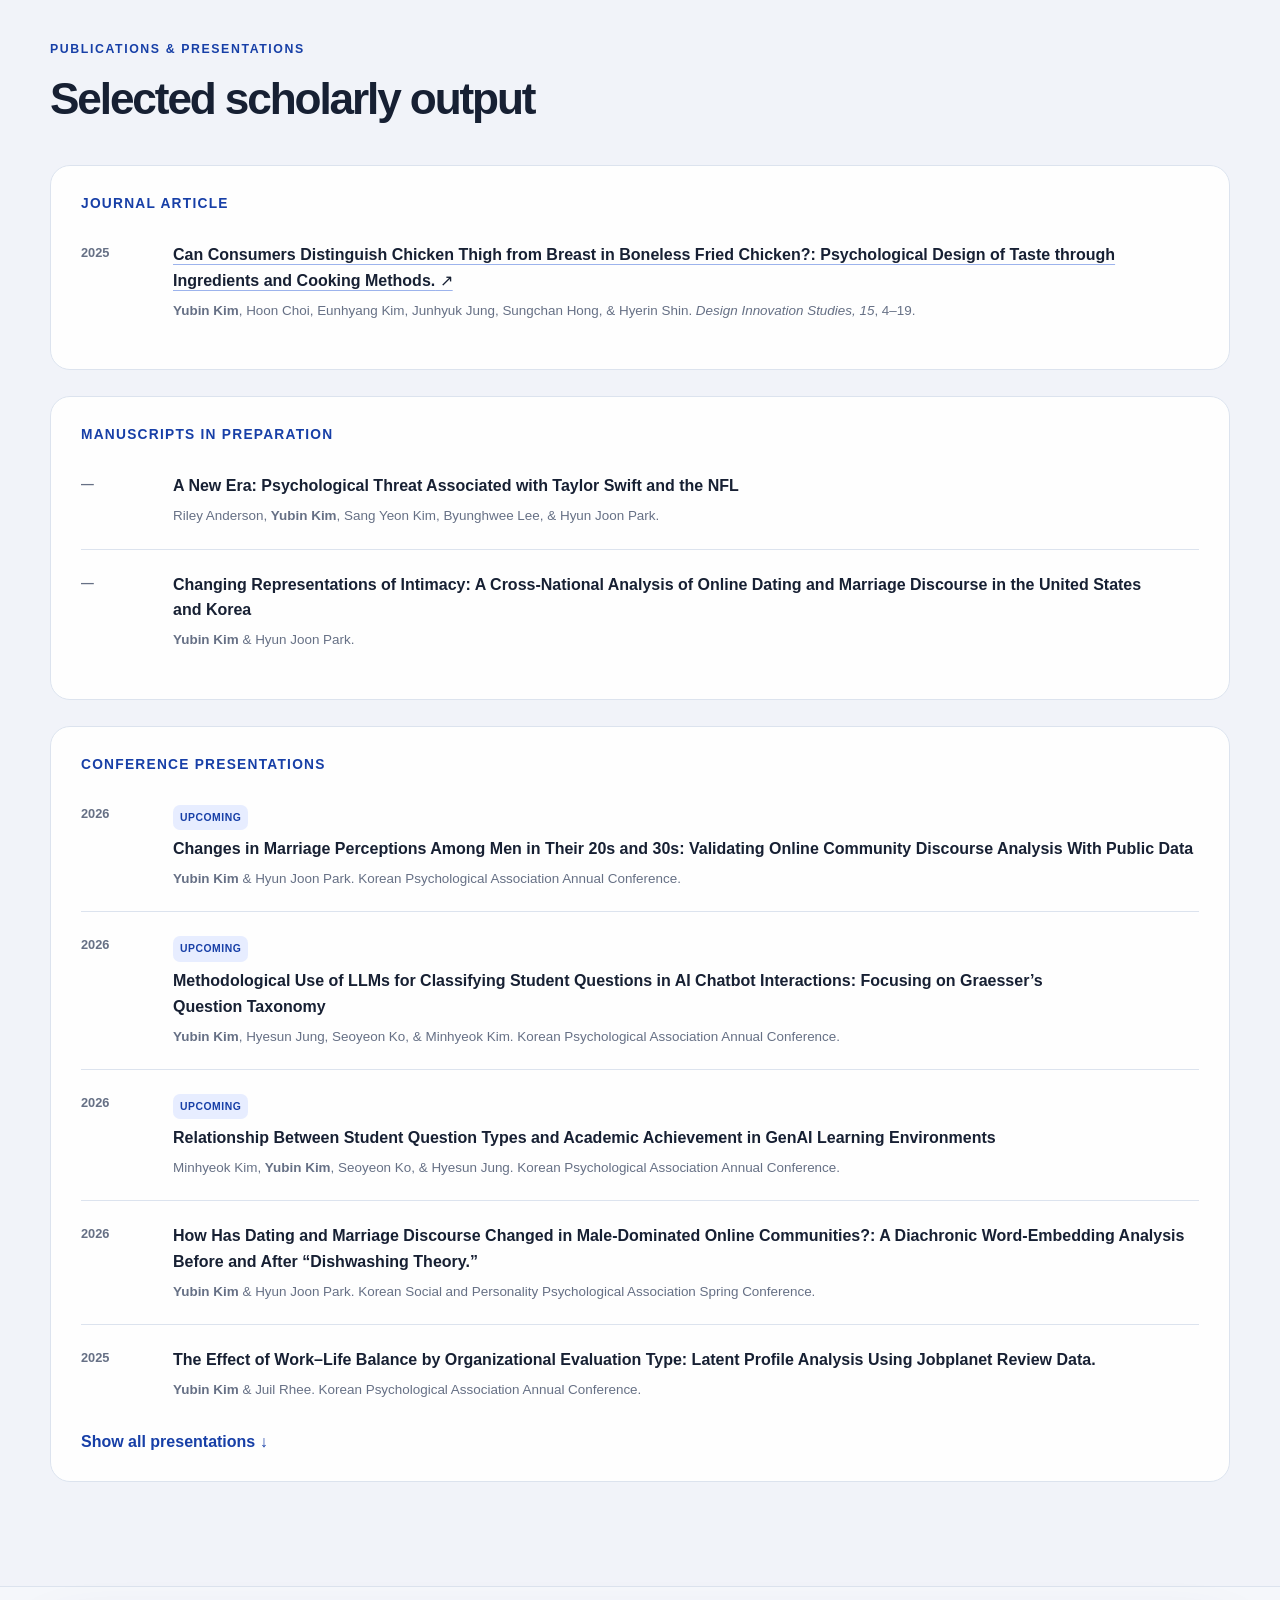
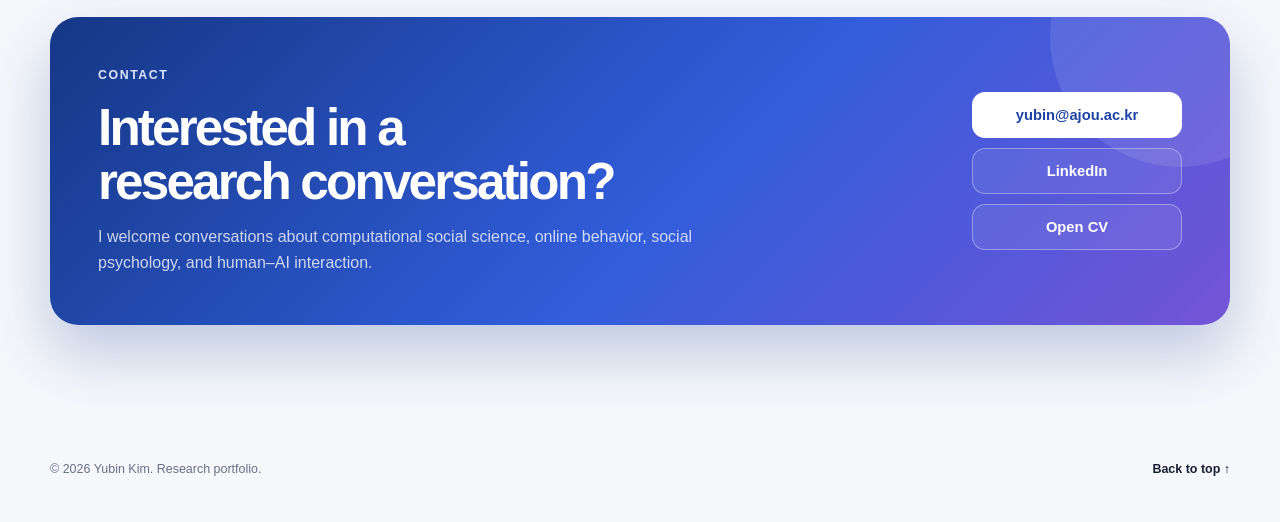
==== commit c60c61d9: "Update index.html" ====
--- a/index.html
+++ b/index.html
@@ -93,7 +93,7 @@
 <section aria-labelledby="research-fields-title" class="profile-overview-card research-fields-overview">
 <span class="history-kicker" id="research-fields-title"><span class="lang-en">Research areas</span><span class="lang-ko">연구 분야</span></span>
 <div class="overview-entry">
-<h3><span class="lang-en">Online discourse and psychological threat</span><span class="lang-ko">온라인 담론과 심리적 위협</span></h3>
+<h3><span class="lang-en">Online discourse and psychological threat</span><span class="lang-ko">심리적 위협과 온라인 담론</span></h3>
 <p><span class="lang-en">Analyze how psychological threats stemming from social identity and relationship perceptions manifest online.</span><span class="lang-ko">온라인에서 사회정체성과 관계 인식에 따른 심리적 위협이 어떻게 드러나는지 분석합니다.</span></p>
 </div>
 <div class="overview-entry">
@@ -251,7 +251,7 @@
 <h3 class="lang-en">Can large language models reliably classify student questions in educational chatbot log data?</h3>
 <h3 class="lang-ko">LLM은 교육용 챗봇 로그 데이터의 학생 질문을 신뢰롭게 분류할 수 있는가?</h3>
 <p class="lang-en">Conducted in collaboration with Hallym University's Cognitive Learning Science Lab, this study classifies questions in learner–AI chatbot interaction data and compares human coding with the stability and validity of LLM classifications.</p>
-<p class="lang-ko">교육용 AI 챗봇 도입으로 학습자–AI 챗봇 상호작용 로그 데이터가 대규모로 축적되고 있습니다. 한림대학교 인지학습과학 연구실과 협업하여 학습자–AI 챗봇 상호작용 데이터의 질문 유형을 분류하고, 인간 코딩과 LLM 분류의 안정성 및 타당성을 비교합니다. 또한 질문 유형과 학습성과와의 관계를 탐색합니다.</p>
+<p class="lang-ko">교육용 AI 챗봇 도입으로 학습자–AI 챗봇 상호작용 로그 데이터가 대규모로 축적되고 있습니다. 한림대학교 인지학습과학 연구실과 협업하여 학습자–AI 챗봇 상호작용 데이터의 질문 유형을 분류하기 위한 여러 작업을 거치고, 대규모 데이터의 분류를 위한 LLM 분류의 안정성 및 타당성을 검토합니다. 또한 질문 유형과 학습성과와의 관계도 탐색합니다.</p>
 <ul class="method-list">
 <li><span class="lang-en">Learner–AI log data</span><span class="lang-ko">학습자–AI 로그 데이터</span></li>
 <li><span class="lang-en">Human annotation</span><span class="lang-ko">인간 코딩</span></li>
@@ -382,7 +382,7 @@
 <ol class="publication-list conference-list">
 <li><span class="pub-year">2026</span><div><span class="badge"><span class="lang-en">Upcoming</span><span class="lang-ko">발표 예정</span></span><p class="lang-en"><strong>Changes in Marriage Perceptions Among Men in Their 20s and 30s: Validating Online Community Discourse Analysis With Public Data</strong></p><p class="lang-ko"><strong>2030 남성의 결혼 인식 변화: 온라인 커뮤니티 담론 분석과 공공데이터를 활용한 타당성 검토</strong></p><p class="authors lang-en"><strong>Yubin Kim</strong> &amp; Hyun Joon Park. Korean Psychological Association Annual Conference.</p><p class="authors lang-ko"><strong>김유빈</strong>, 박현준. 한국심리학회 연차학술대회.</p></div></li>
 <li><span class="pub-year">2026</span><div><span class="badge"><span class="lang-en">Upcoming</span><span class="lang-ko">발표 예정</span></span><p class="lang-en"><strong>Methodological Use of LLMs for Classifying Student Questions in AI Chatbot Interactions: Focusing on Graesser’s Question Taxonomy</strong></p><p class="lang-ko"><strong>학생–AI 챗봇 질문 코딩에서 LLM의 방법론적 활용: Graesser 질문 분류체계를 중심으로</strong></p><p class="authors lang-en"><strong>Yubin Kim</strong>, Hyesun Jung, Seoyeon Ko, &amp; Minhyeok Kim. Korean Psychological Association Annual Conference.</p><p class="authors lang-ko"><strong>김유빈</strong>, 정혜선, 고서연, 김민혁. 한국심리학회 연차학술대회.</p></div></li>
-<li><span class="pub-year">2026</span><div><span class="badge"><span class="lang-en">Upcoming</span><span class="lang-ko">발표 예정</span></span><p class="lang-en"><strong>Analysis of the Relationship Between Student Question Types and Academic Achievement in AI Chatbot–Student Interaction Learning Environments</strong></p><p class="lang-ko"><strong>학생-AI 챗봇 상호작용 학습 환경에서 학생 질문 유형과 학업 성취간의 관계 분석</strong></p><p class="authors lang-en">Minhyeok Kim, <strong>Yubin Kim</strong>, Seoyeon Ko, &amp; Hyesun Jung. Korean Psychological Association Annual Conference.</p><p class="authors lang-ko">김민혁, <strong>김유빈</strong>, 고서연, 정혜선. 한국심리학회 연차학술대회.</p></div></li>
+<li><span class="pub-year">2026</span><div><span class="badge"><span class="lang-en">Upcoming</span><span class="lang-ko">발표 예정</span></span><p class="lang-en"><strong>Relationship Between Student Question Types and Academic Achievement in GenAI Learning Environments</strong></p><p class="lang-ko"><strong>생성형 AI 학습 환경에서 학생 질문 유형과 학업 성취 간의 관계</strong></p><p class="authors lang-en">Minhyeok Kim, <strong>Yubin Kim</strong>, Seoyeon Ko, &amp; Hyesun Jung. Korean Psychological Association Annual Conference.</p><p class="authors lang-ko">김민혁, <strong>김유빈</strong>, 고서연, 정혜선. 한국심리학회 연차학술대회.</p></div></li>
 <li><span class="pub-year">2026</span><div><p class="lang-en"><strong>How Has Dating and Marriage Discourse Changed in Male-Dominated Online Communities?: A Diachronic Word-Embedding Analysis Before and After “Dishwashing Theory.”</strong></p><p class="lang-ko"><strong>남성 중심 온라인 커뮤니티의 연애·결혼 담론은 어떻게 달라졌는가?: 설거지론 전후 시계열 워드 임베딩 분석.</strong></p><p class="authors lang-en"><strong>Yubin Kim</strong> &amp; Hyun Joon Park. Korean Social and Personality Psychological Association Spring Conference.</p><p class="authors lang-ko"><strong>김유빈</strong>, 박현준. 한국사회및성격심리학회 춘계학술대회.</p></div></li>
 <li><span class="pub-year">2025</span><div><p class="lang-en"><strong>The Effect of Work–Life Balance by Organizational Evaluation Type: Latent Profile Analysis Using Jobplanet Review Data.</strong></p><p class="lang-ko"><strong>조직 평가 유형에 따른 워라밸의 영향: 잡플래닛 리뷰 데이터를 활용한 잠재프로파일분석.</strong></p><p class="authors lang-en"><strong>Yubin Kim</strong> &amp; Juil Rhee. Korean Psychological Association Annual Conference.</p><p class="authors lang-ko"><strong>김유빈</strong>, 이주일. 한국심리학회 연차학술대회.</p></div></li>
 <li class="collapsed-publication"><span class="pub-year">2025</span><div><p class="lang-en"><strong>Twenty Years of Assessment Center Research in Korea: A Keyword-Network Review.</strong></p><p class="lang-ko"><strong>국내 평가센터 연구 20년의 흐름: 키워드 네트워크 분석 기반 고찰.</strong></p><p class="authors lang-en">Heechul Lim, <strong>Yubin Kim</strong>, &amp; Juil Rhee. Korean Psychological Association Annual Conference.</p><p class="authors lang-ko">임희철, <strong>김유빈</strong>, 이주일. 한국심리학회 연차학술대회.</p></div></li>
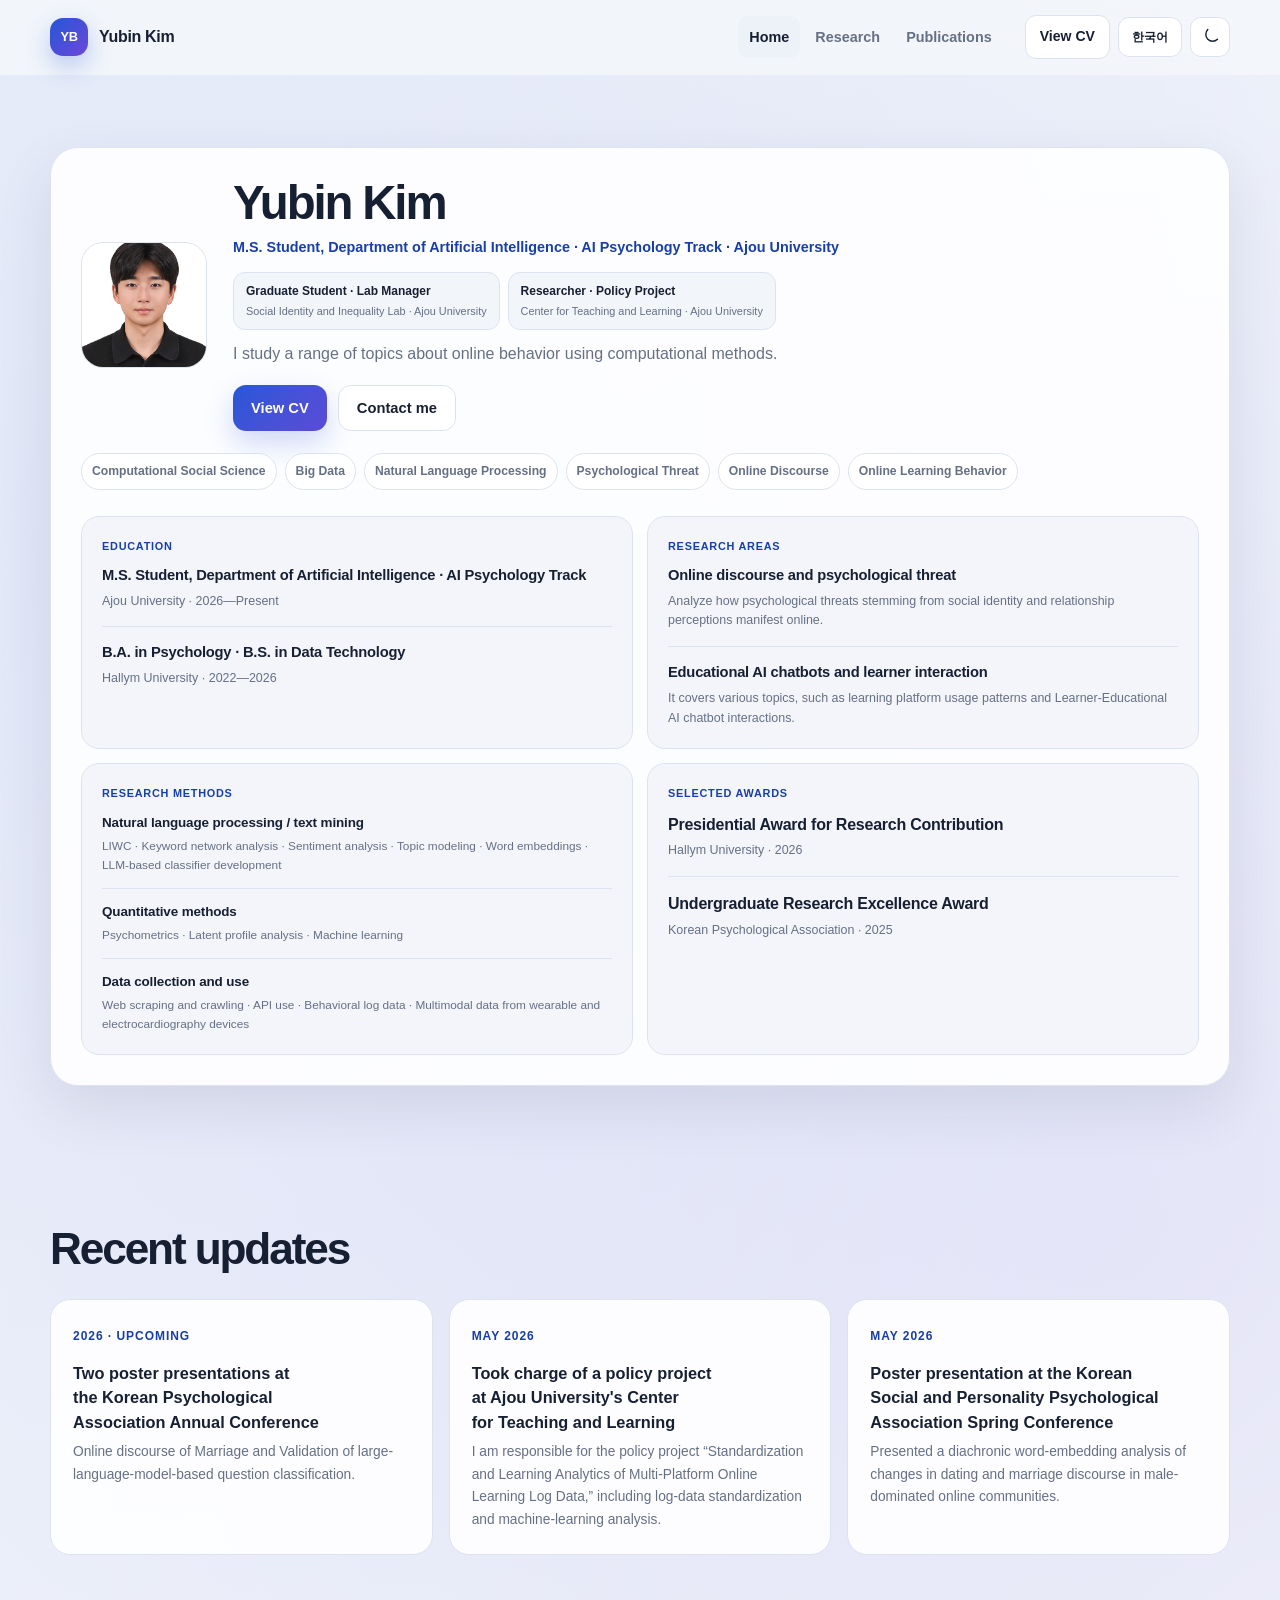
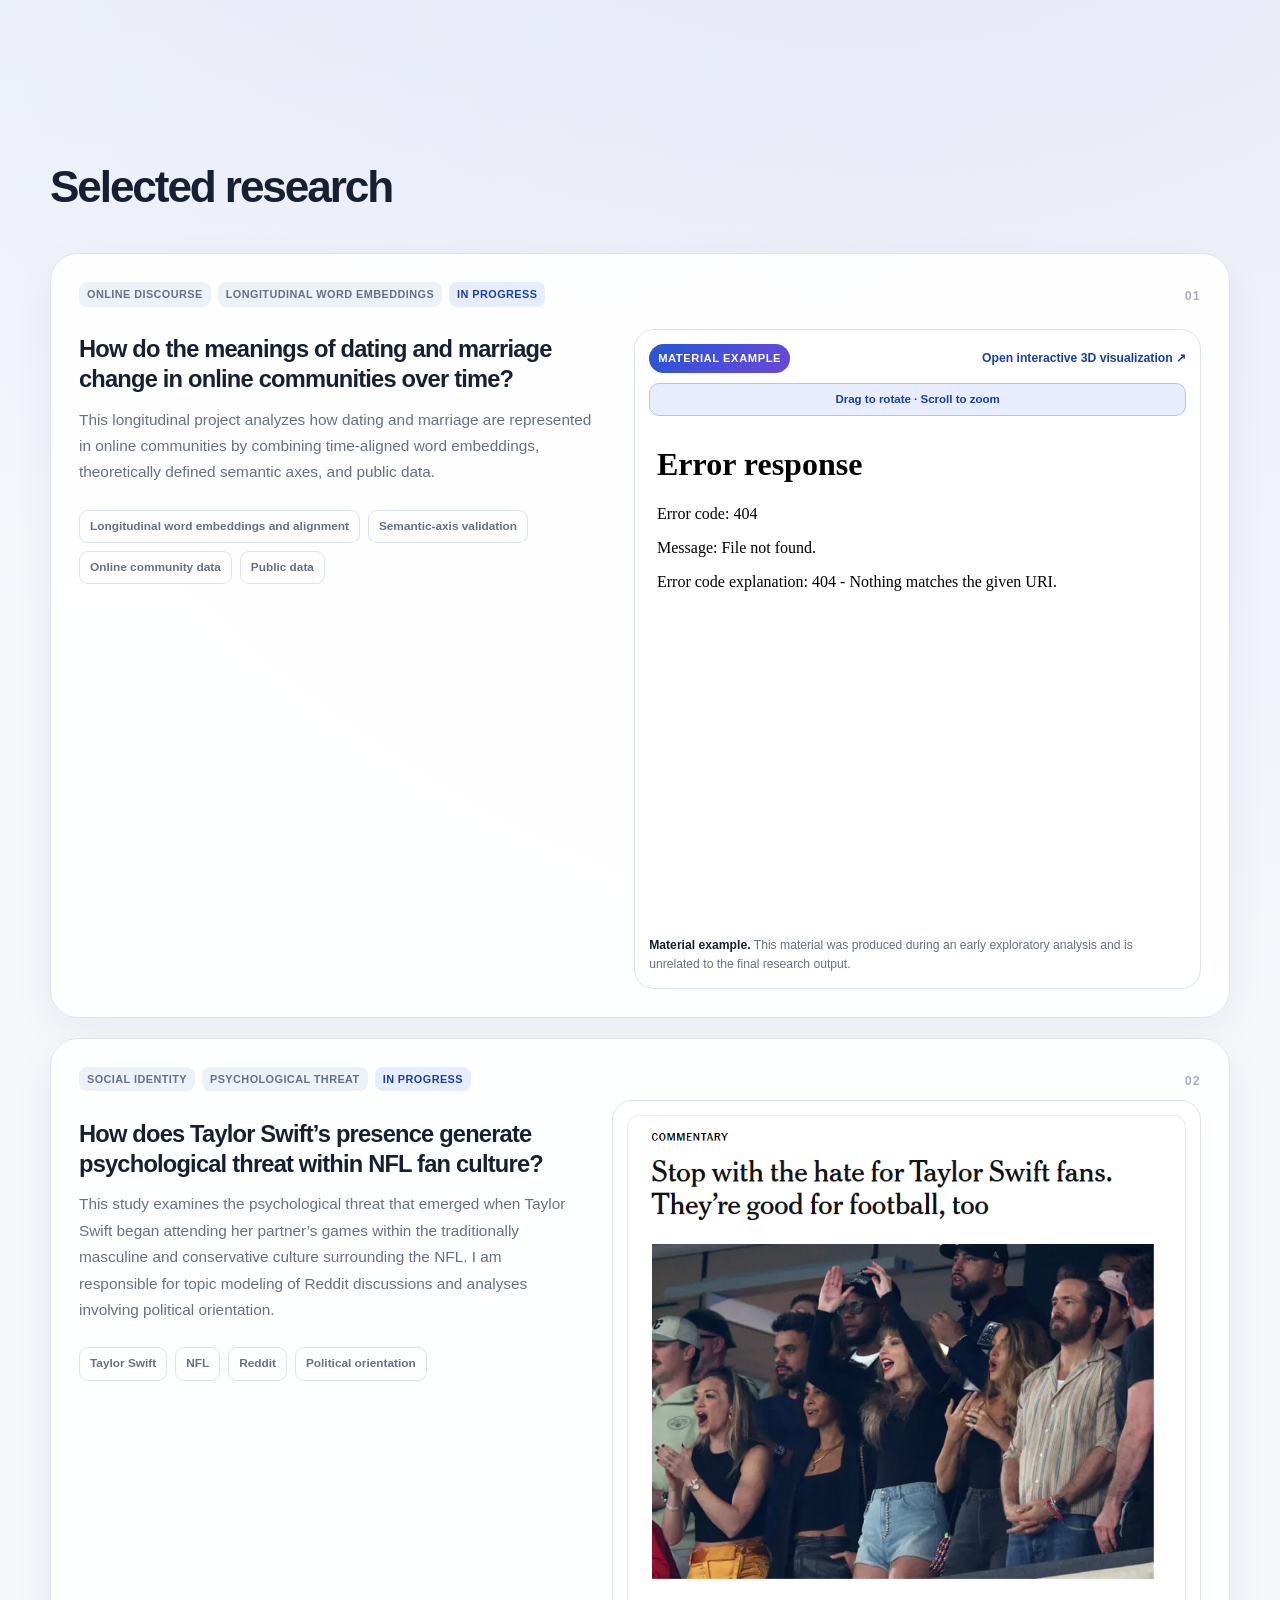
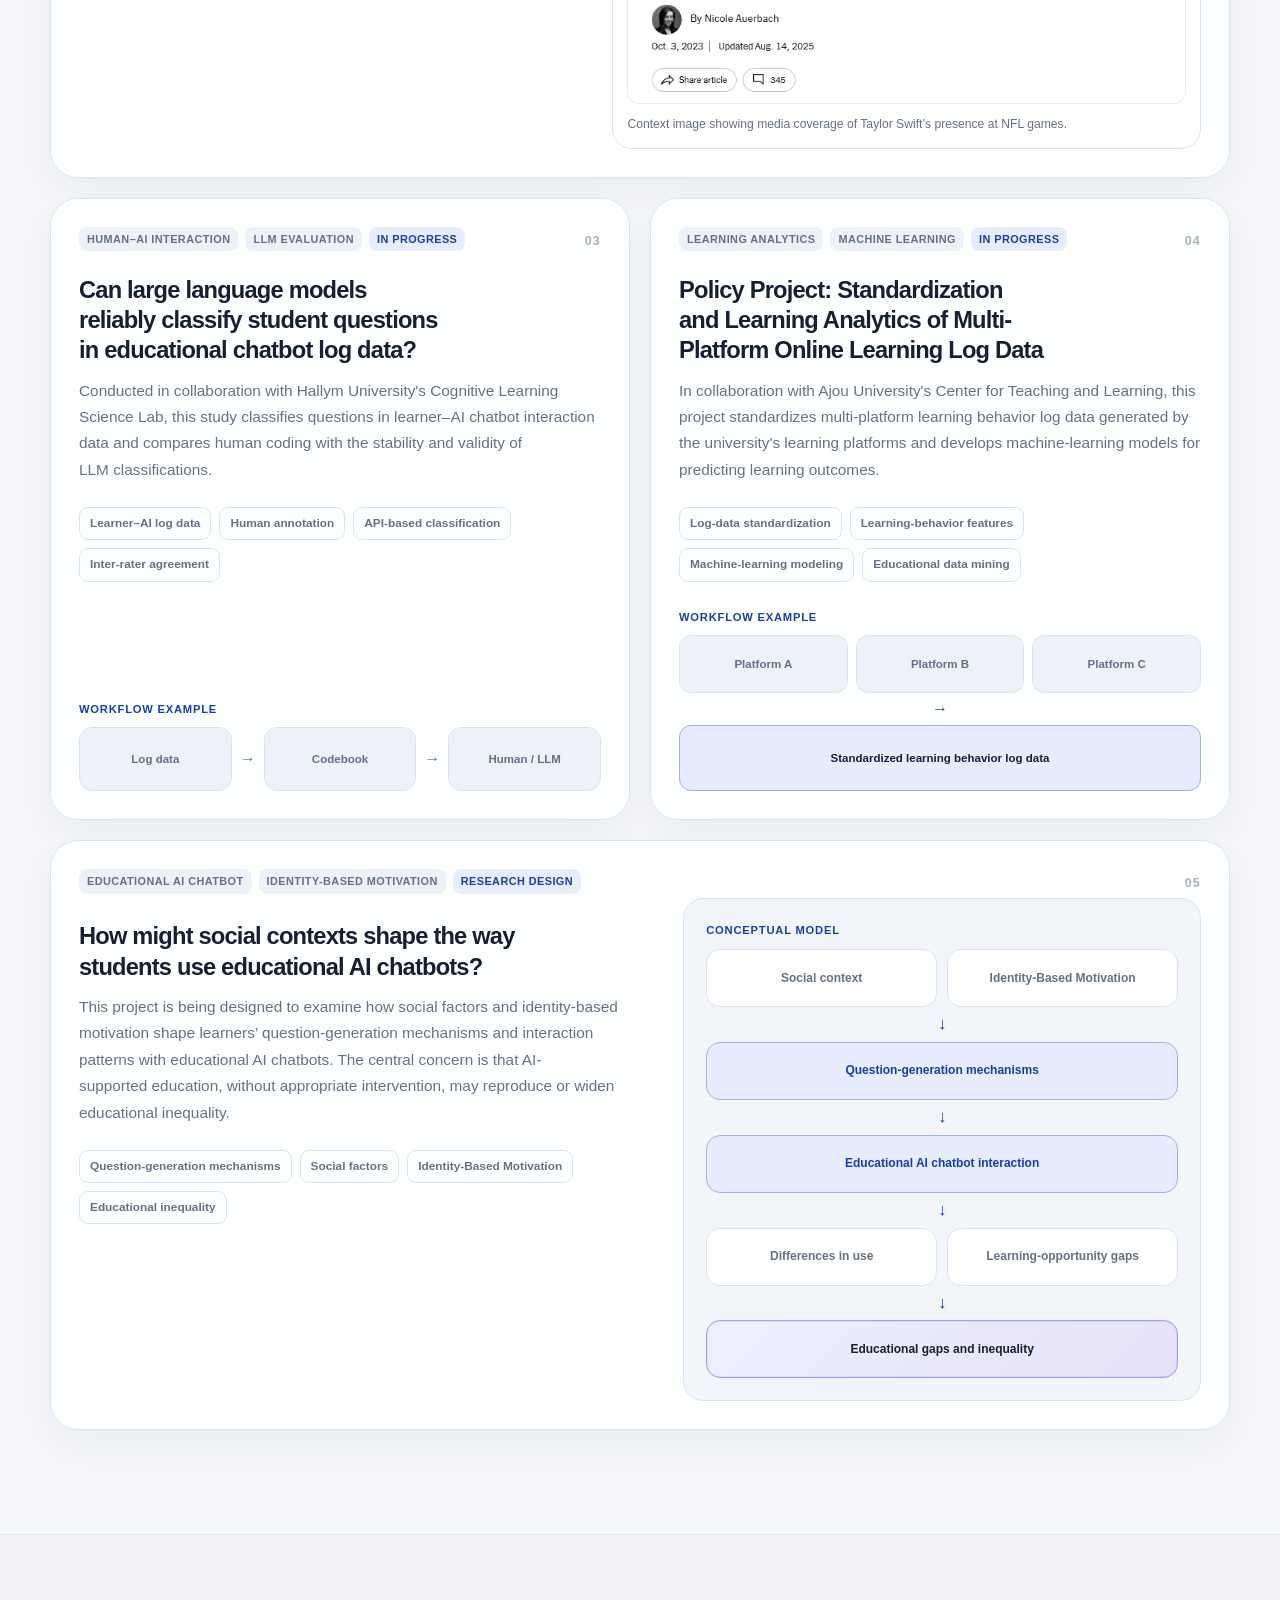
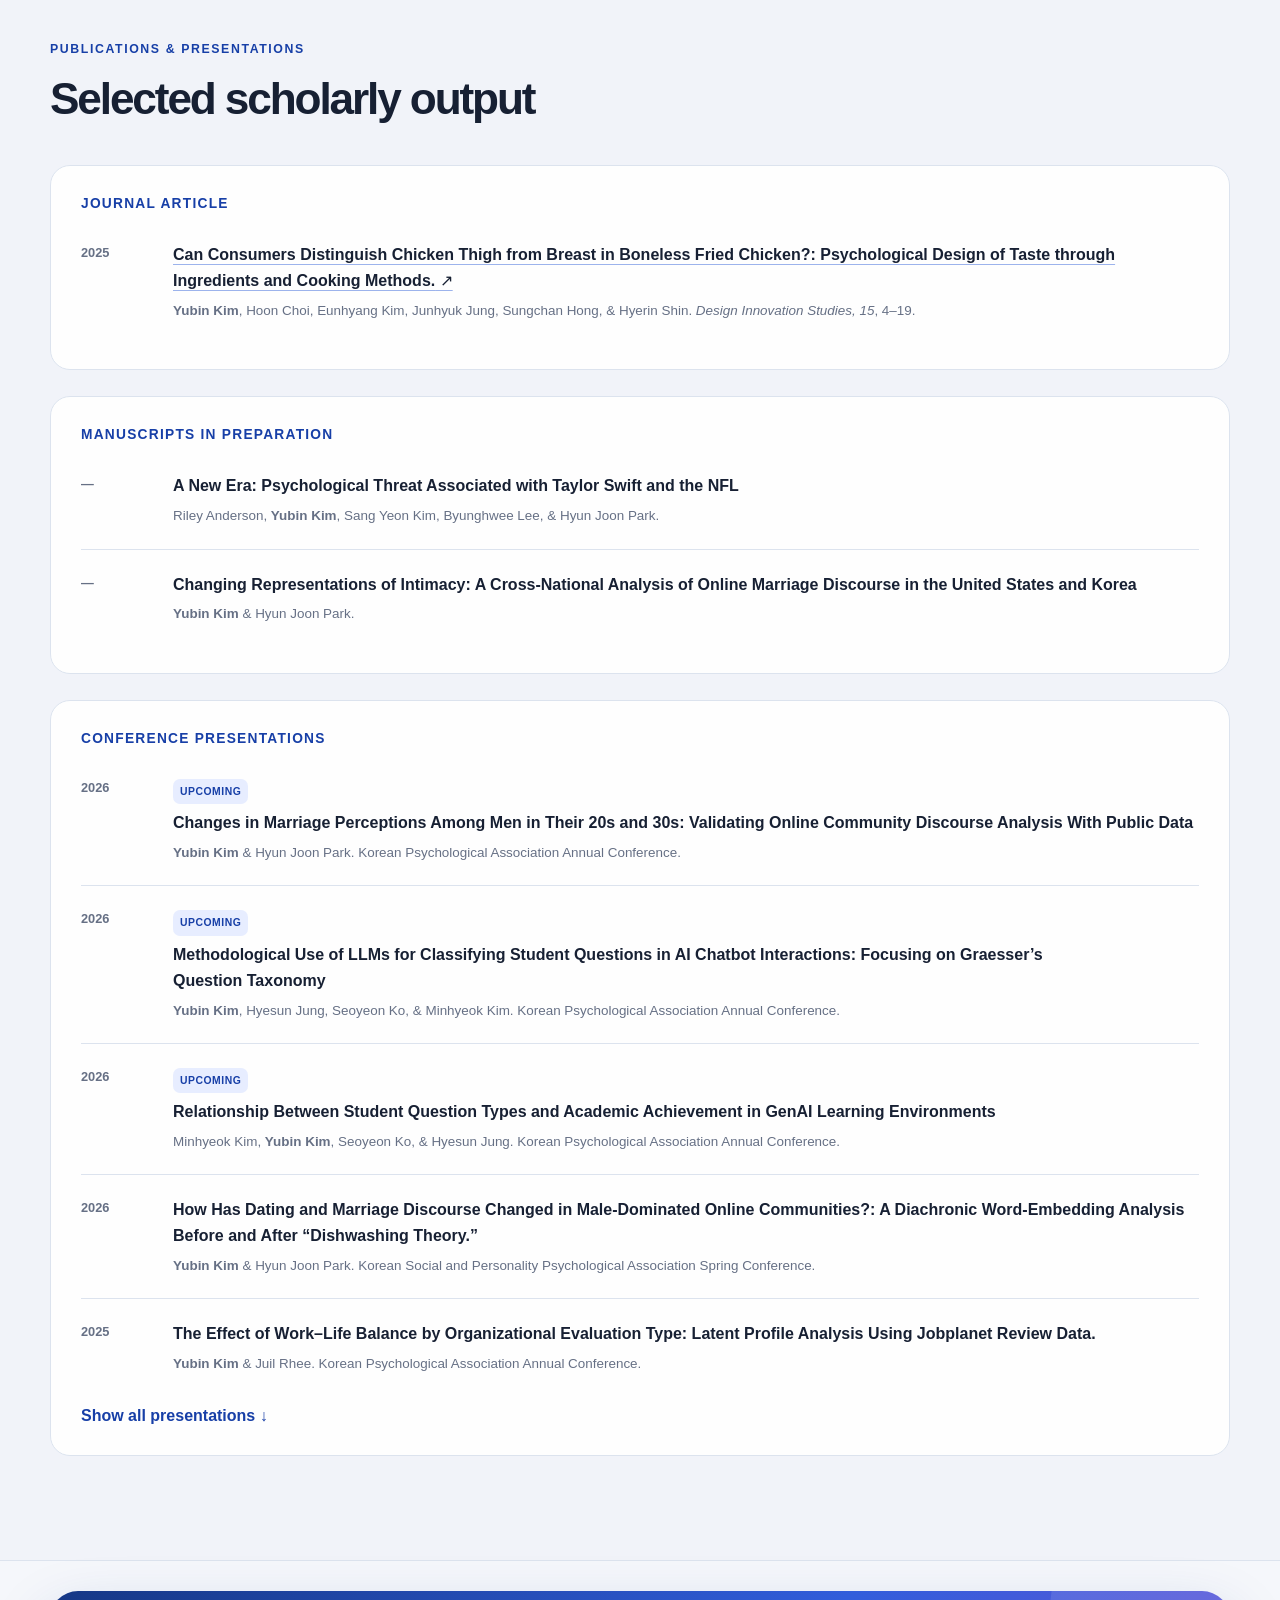
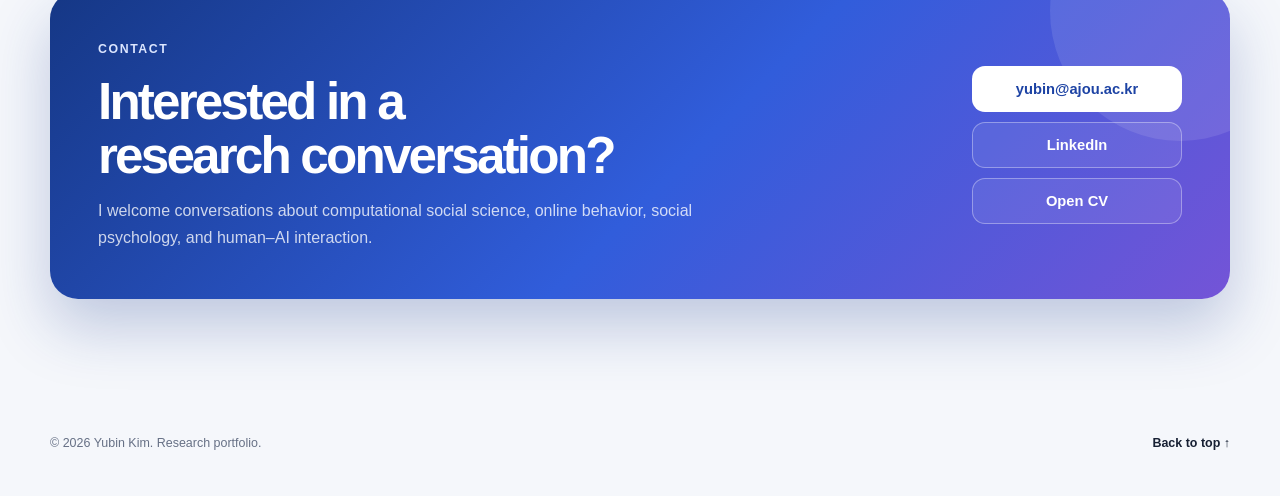
==== commit 2434d60d: "Update index.html" ====
--- a/index.html
+++ b/index.html
@@ -178,9 +178,9 @@
 <div class="project-wide-body">
 <div class="project-content">
 <h3 class="lang-en">How do the meanings of dating and marriage change in online communities over time?</h3>
-<h3 class="lang-ko">온라인 커뮤니티에서 연애와 결혼의 의미는 시간에 따라 어떻게 변화하는가?</h3>
+<h3 class="lang-ko">온라인 커뮤니티 담론에서 결혼의 의미는 시간에 따라 어떻게 변화하는가?</h3>
 <p class="lang-en">This longitudinal project analyzes how dating and marriage are represented in online communities by combining time-aligned word embeddings, theoretically defined semantic axes, and public data.</p>
-<p class="lang-ko">"퐁퐁남"과 같은 단어의 확산, 젠더 갈등을 비롯한 여러 사회 현상이 나타나며 결혼과 같은 친밀한 관계의 표상도 변화하고 있음을 알 수 있습니다. 따라서 온라인 커뮤니티에서 연애와 결혼이 실제로 어떻게 표상되었는지 시계열로 분석합니다. 시점별로 정렬한 워드 임베딩, 이론에 기반한 의미축을 활용하고, 공공데이터를 통해 생태학적 타당도를 검증합니다.</p>
+<p class="lang-ko">"퐁퐁남"과 같은 단어의 확산, 젠더 갈등을 비롯한 여러 사회 현상이 나타나며 결혼과 같은 친밀한 관계의 표상도 변화하고 있음을 알 수 있습니다. 따라서 온라인 커뮤니티에서 결혼이 실제로 어떻게 표상되었는지 시계열로 분석합니다. 시점별로 정렬한 워드 임베딩, 이론에 기반한 의미축을 활용합니다. 이후에 공공데이터를 통해 전국 단위의 지표를 구축한 뒤에 양상을 비교하여 생태학적 타당도를 검증합니다.</p>
 <ul class="method-list">
 <li><span class="lang-en">Longitudinal word embeddings and alignment</span><span class="lang-ko">시계열 워드 임베딩 및 정렬</span></li>
 <li><span class="lang-en">Semantic-axis validation</span><span class="lang-ko">의미축 타당화</span></li>
@@ -373,7 +373,7 @@
 <h3><span class="lang-en">Manuscripts in preparation</span><span class="lang-ko">작성 중인 원고</span></h3>
 <ol class="publication-list">
 <li><span class="pub-year">—</span><div><p class="lang-en"><strong>A New Era: Psychological Threat Associated with Taylor Swift and the NFL</strong></p><p class="lang-ko"><strong>A New Era: Psychological Threat Associated with Taylor Swift and the NFL</strong><br/><span class="translated-title">(새로운 시대: 테일러 스위프트와 NFL에 연관된 심리적 위협)</span></p><p class="authors lang-en">Riley Anderson, <strong>Yubin Kim</strong>, Sang Yeon Kim, Byunghwee Lee, &amp; Hyun Joon Park.</p><p class="authors lang-ko">라일리 앤더슨, <strong>김유빈</strong>, 김상연, 이병휘, 박현준.</p></div></li>
-<li><span class="pub-year">—</span><div><p class="lang-en"><strong>Changing Representations of Intimacy: A Cross-National Analysis of Online Dating and Marriage Discourse in the United States and Korea</strong></p><p class="lang-ko"><strong>Changing Representations of Intimacy: A Cross-National Analysis of Online Dating and Marriage Discourse in the United States and Korea</strong><br/><span class="translated-title">(친밀성 표상의 변화: 한국과 미국의 온라인 연애·결혼 담론에 대한 국가 간 비교 분석)</span></p><p class="authors lang-en"><strong>Yubin Kim</strong> &amp; Hyun Joon Park.</p><p class="authors lang-ko"><strong>김유빈</strong>, 박현준.</p></div></li>
+<li><span class="pub-year">—</span><div><p class="lang-en"><strong>Changing Representations of Intimacy: A Cross-National Analysis of Online Marriage Discourse in the United States and Korea</strong></p><p class="lang-ko"><strong>Changing Representations of Intimacy: A Cross-National Analysis of Online Marriage Discourse in the United States and Korea</strong><br/><span class="translated-title">(친밀성 표상의 변화: 한국과 미국의 온라인 결혼 담론에 대한 국가 간 비교 분석)</span></p><p class="authors lang-en"><strong>Yubin Kim</strong> &amp; Hyun Joon Park.</p><p class="authors lang-ko"><strong>김유빈</strong>, 박현준.</p></div></li>
 
 </ol>
 </div>
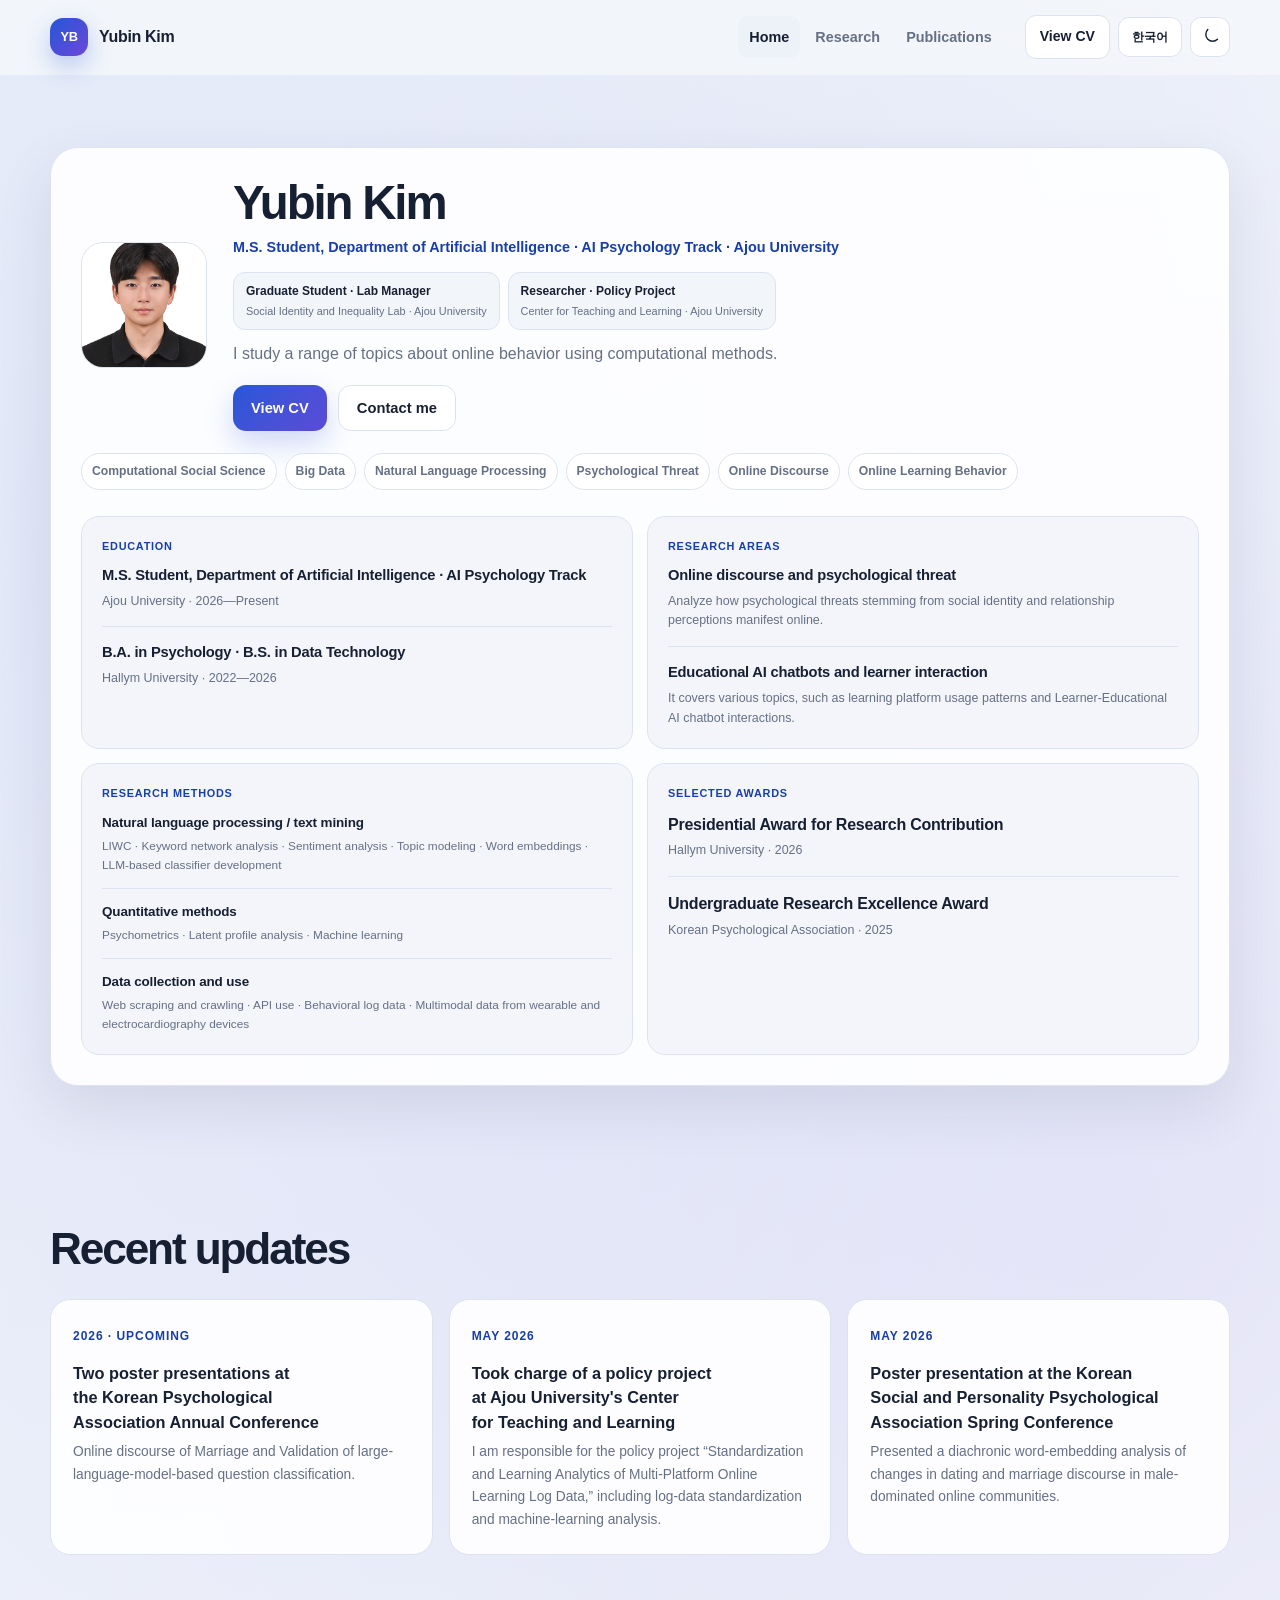
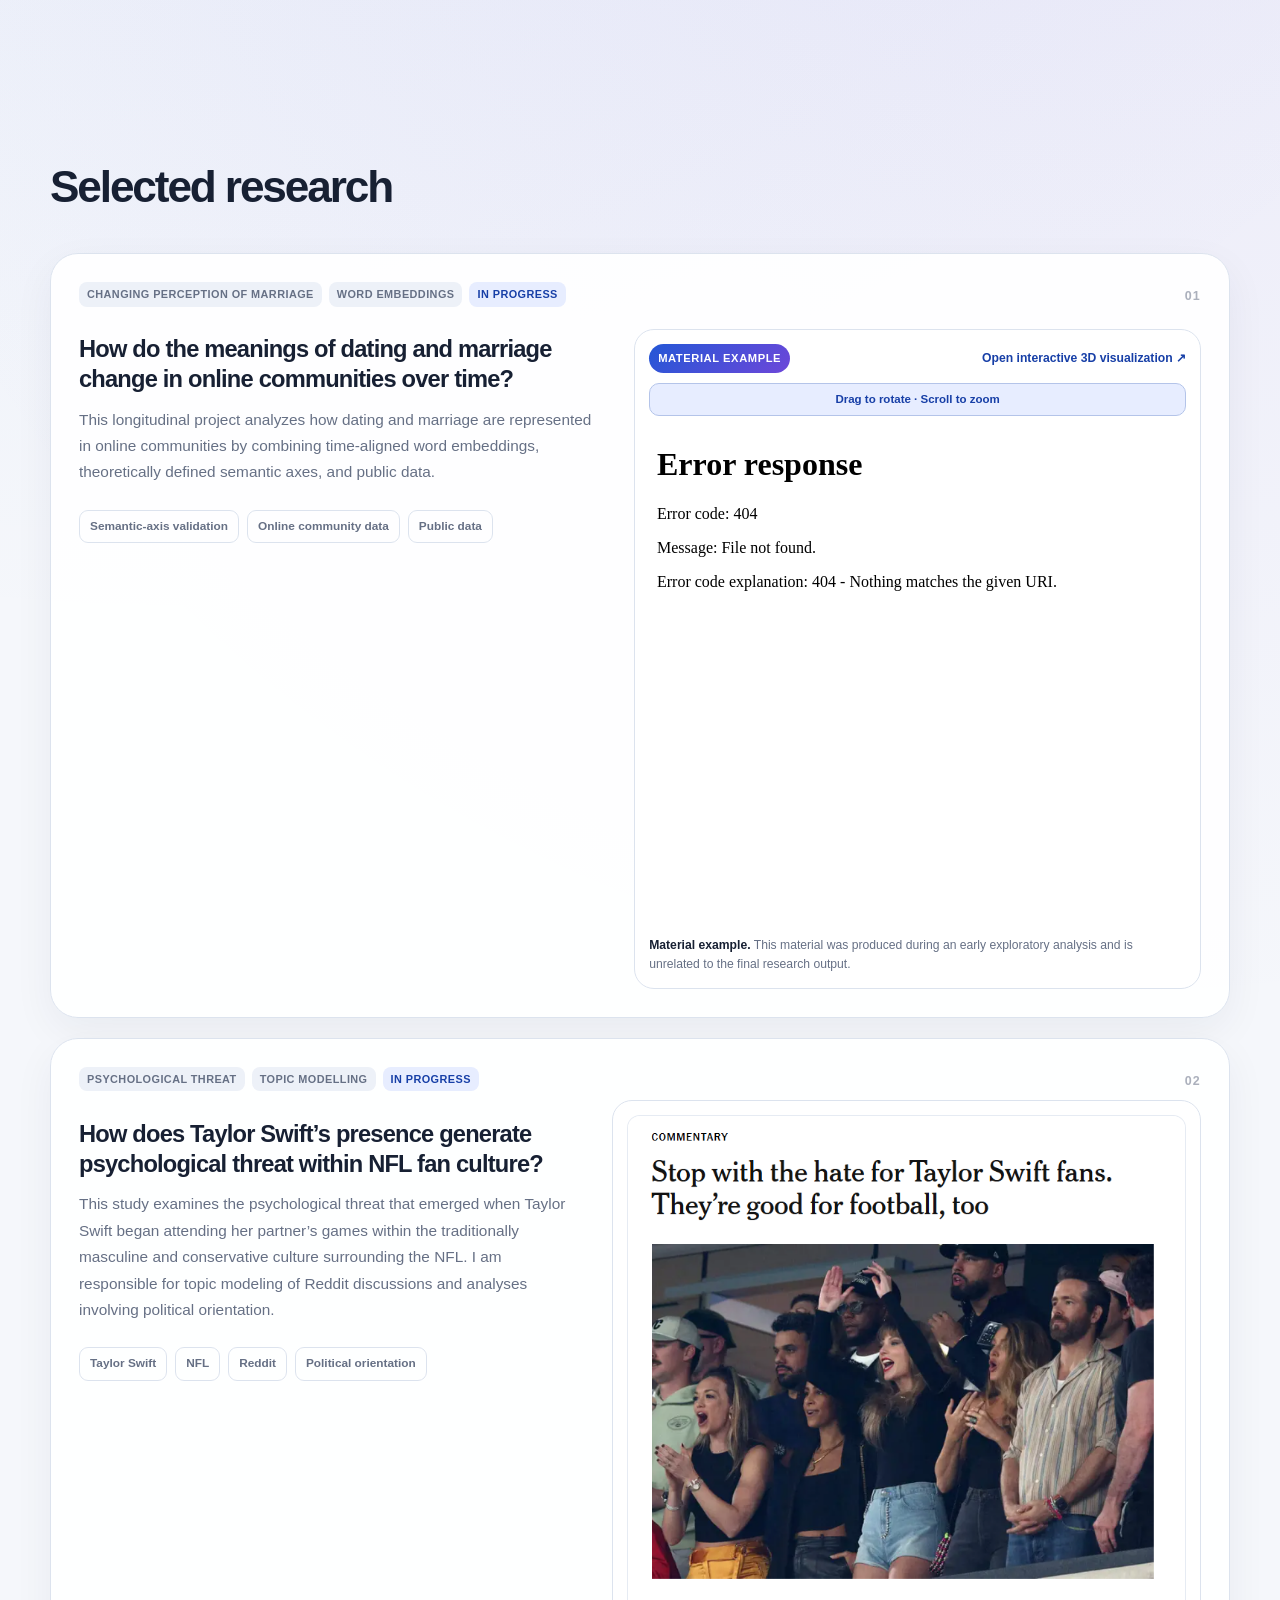
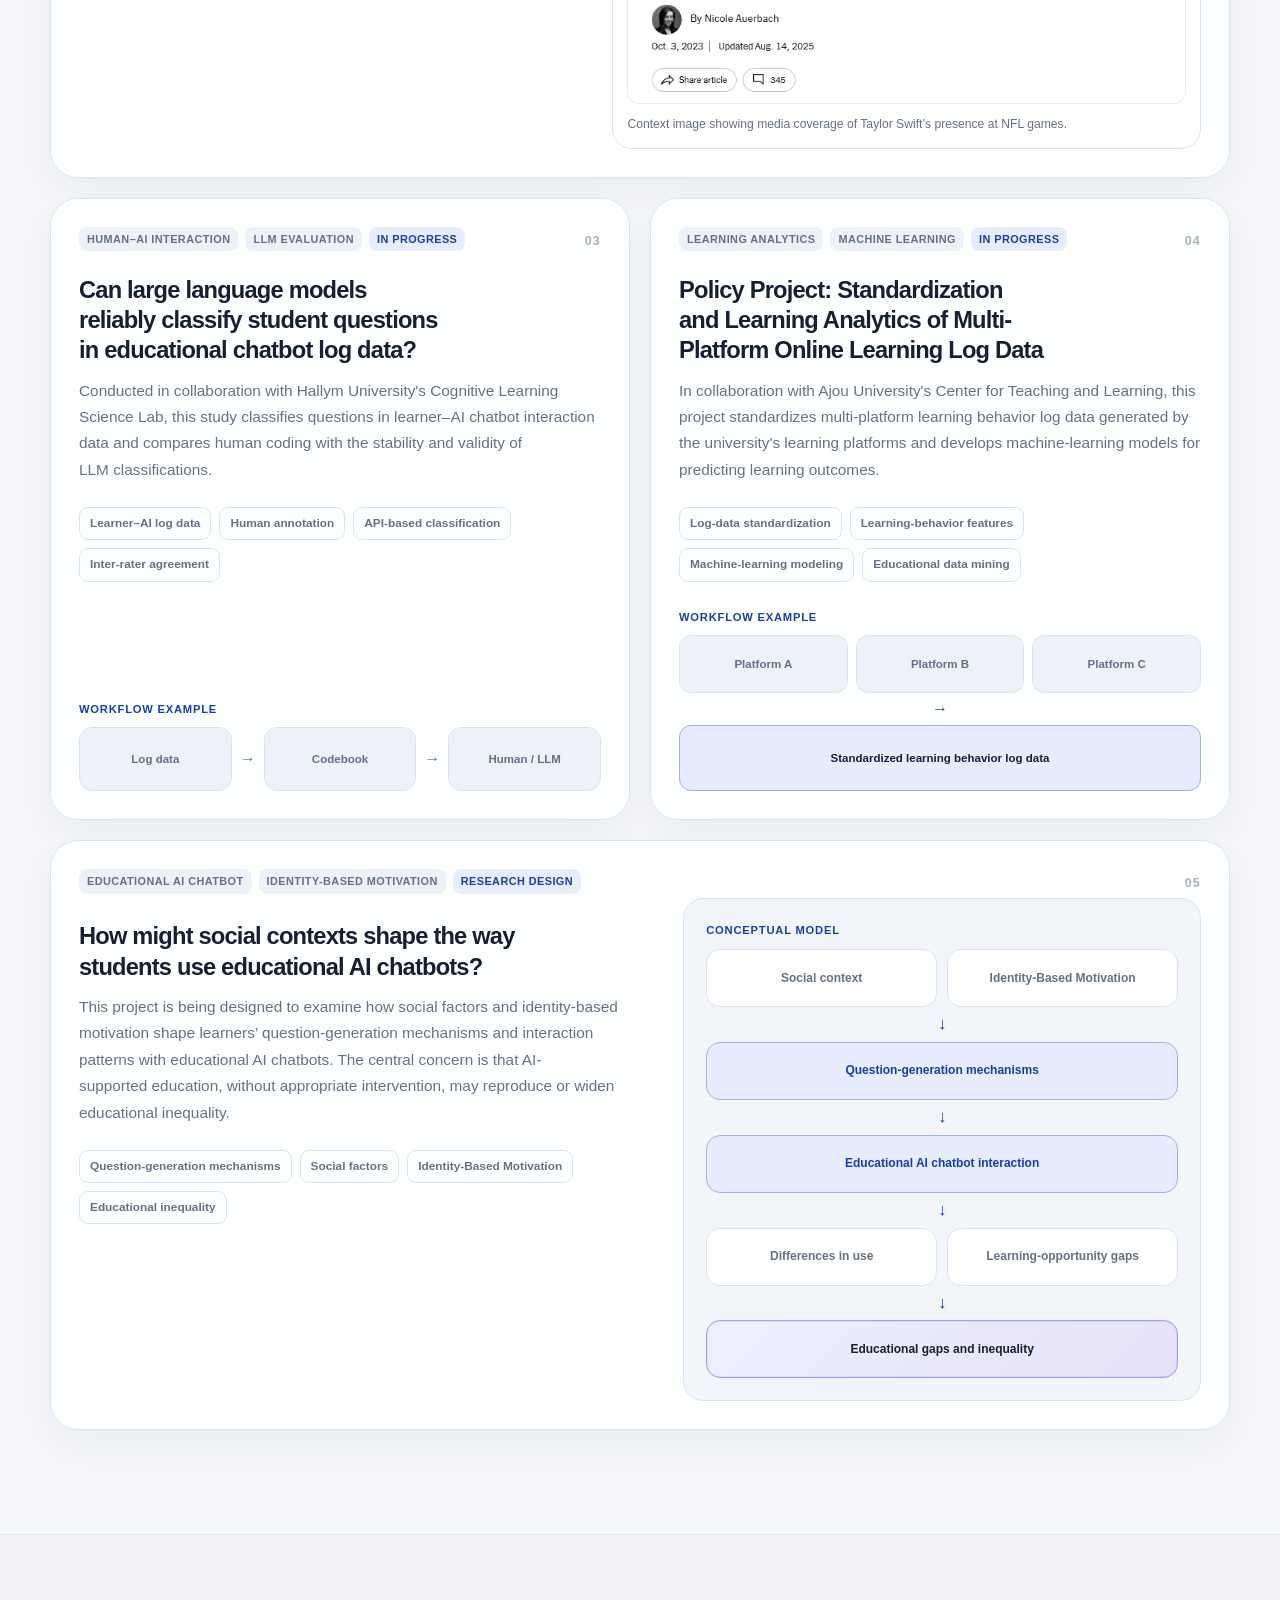
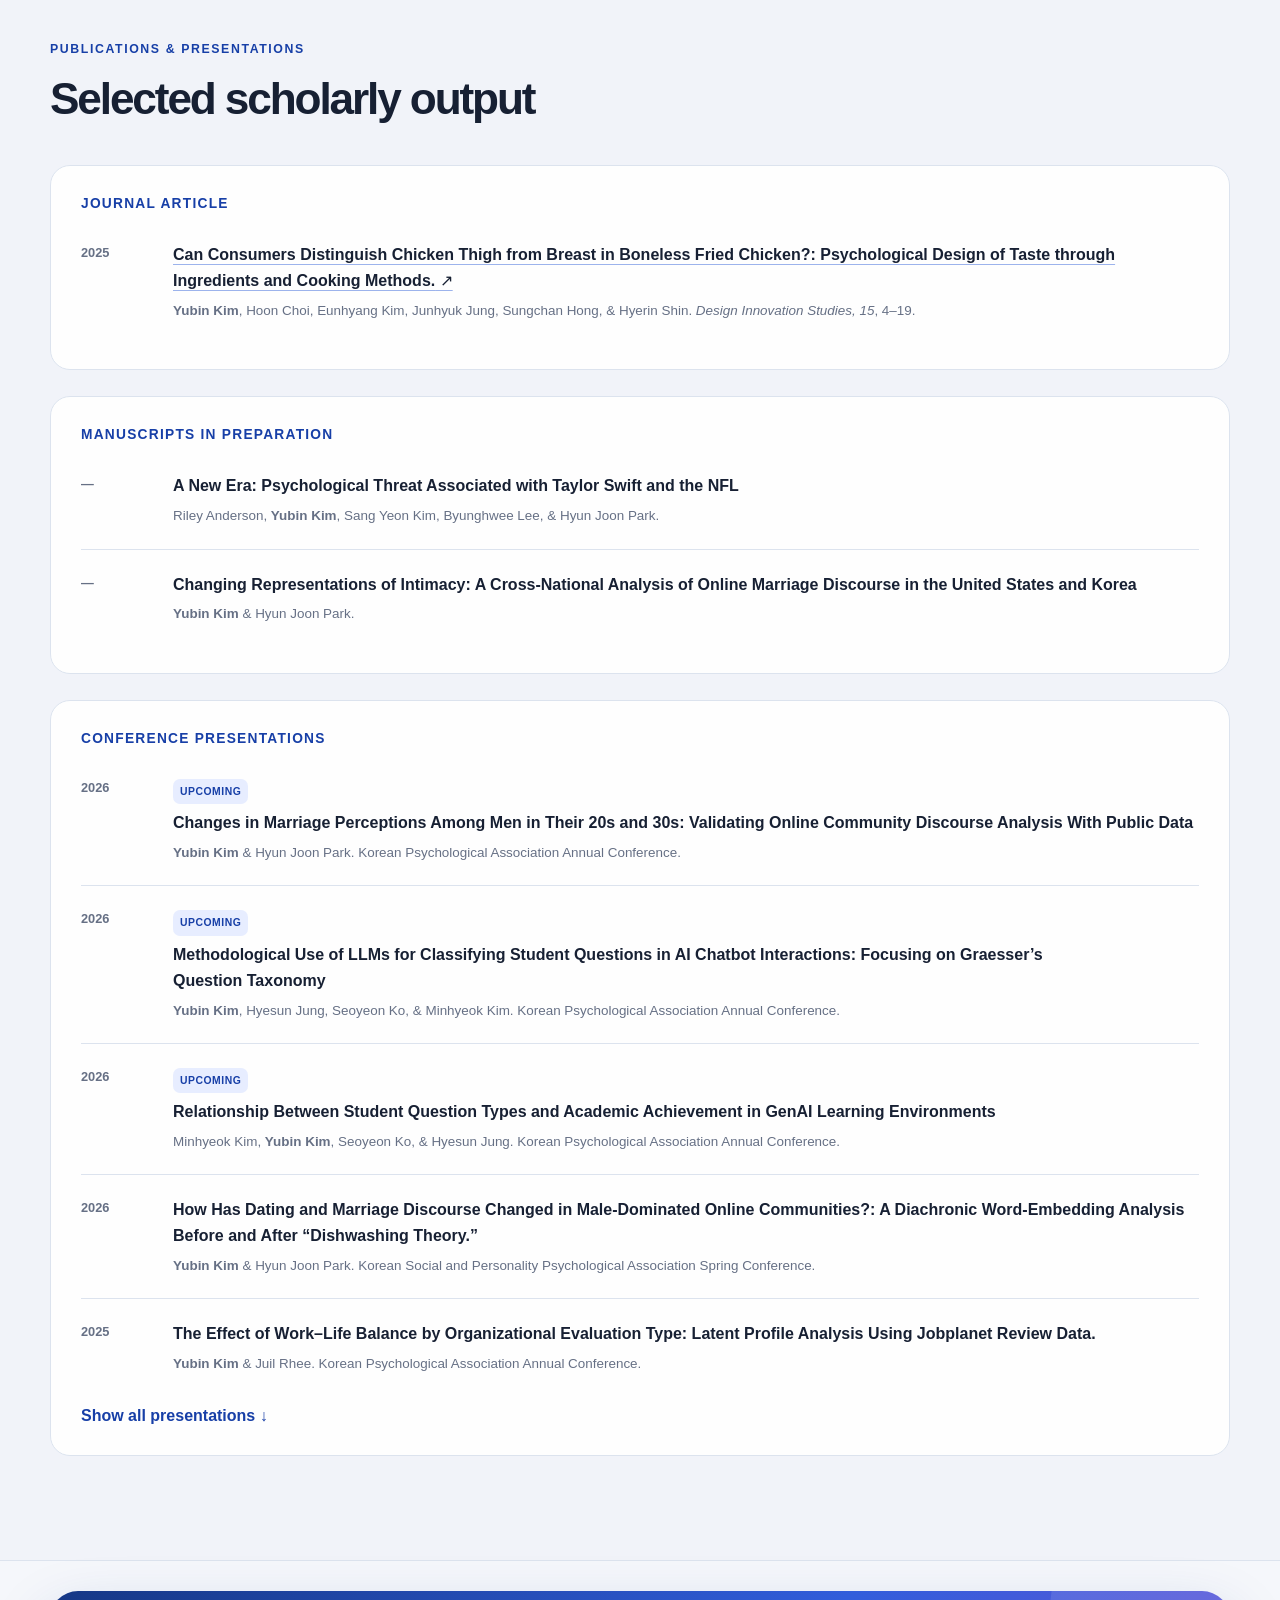
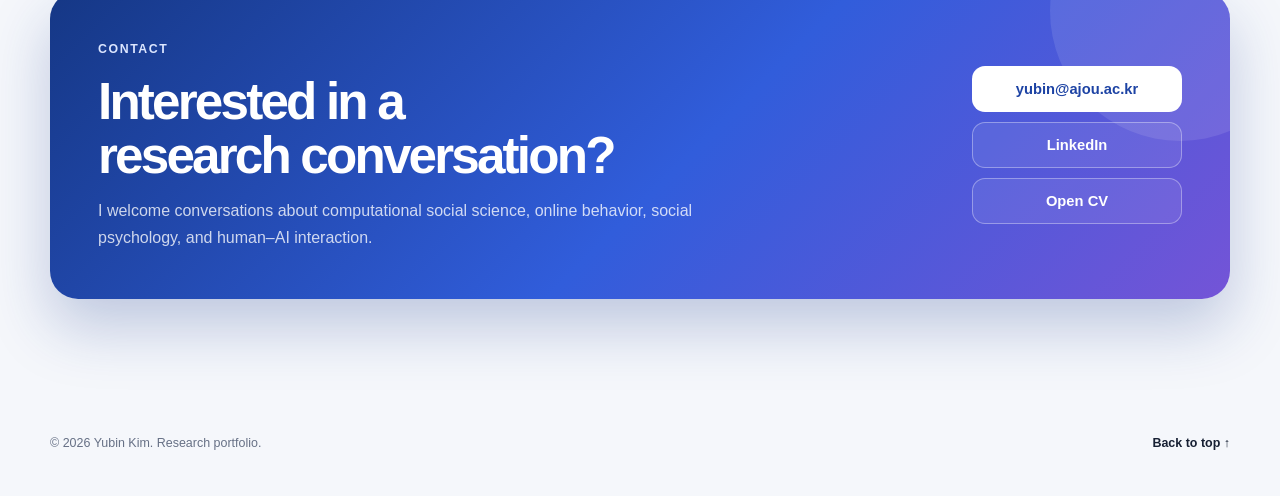
==== commit 168c2209: "Update index.html" ====
--- a/index.html
+++ b/index.html
@@ -169,8 +169,8 @@
 <article class="project-card project-wide reveal">
 <div class="project-top">
 <div class="card-meta">
-<span><span class="lang-en">Online discourse</span><span class="lang-ko">온라인 담론</span></span>
-<span><span class="lang-en">Longitudinal word embeddings</span><span class="lang-ko">시계열 워드 임베딩</span></span>
+<span><span class="lang-en">Changing Perception of Marriage</span><span class="lang-ko">결혼 인식 변화</span></span>
+<span><span class="lang-en">Word embeddings</span><span class="lang-ko">워드 임베딩</span></span>
 <span class="status"><span class="lang-en">In progress</span><span class="lang-ko">연구 진행 중</span></span>
 </div>
 <div class="project-number">01</div>
@@ -182,10 +182,9 @@
 <p class="lang-en">This longitudinal project analyzes how dating and marriage are represented in online communities by combining time-aligned word embeddings, theoretically defined semantic axes, and public data.</p>
 <p class="lang-ko">"퐁퐁남"과 같은 단어의 확산, 젠더 갈등을 비롯한 여러 사회 현상이 나타나며 결혼과 같은 친밀한 관계의 표상도 변화하고 있음을 알 수 있습니다. 따라서 온라인 커뮤니티에서 결혼이 실제로 어떻게 표상되었는지 시계열로 분석합니다. 시점별로 정렬한 워드 임베딩, 이론에 기반한 의미축을 활용합니다. 이후에 공공데이터를 통해 전국 단위의 지표를 구축한 뒤에 양상을 비교하여 생태학적 타당도를 검증합니다.</p>
 <ul class="method-list">
-<li><span class="lang-en">Longitudinal word embeddings and alignment</span><span class="lang-ko">시계열 워드 임베딩 및 정렬</span></li>
 <li><span class="lang-en">Semantic-axis validation</span><span class="lang-ko">의미축 타당화</span></li>
-<li><span class="lang-en">Online community data</span><span class="lang-ko">온라인 커뮤니티 데이터</span></li>
-<li><span class="lang-en">Public data</span><span class="lang-ko">공공 데이터</span></li>
+<li><span class="lang-en">Online community data</span><span class="lang-ko">디시인사이드</span></li>
+<li><span class="lang-en">Public data</span><span class="lang-ko">사회 조사</span></li>
 </ul>
 </div>
 <figure class="research-figure interactive-figure">
@@ -210,8 +209,8 @@
 <article class="project-card project-wide reveal">
 <div class="project-top">
 <div class="card-meta">
-<span><span class="lang-en">Social identity</span><span class="lang-ko">사회정체성</span></span>
 <span><span class="lang-en">Psychological threat</span><span class="lang-ko">심리적 위협</span></span>
+<span><span class="lang-en">Topic Modelling</span><span class="lang-ko">토픽 모델링</span></span>
 <span class="status"><span class="lang-en">In progress</span><span class="lang-ko">연구 진행 중</span></span>
 </div>
 <div class="project-number">02</div>
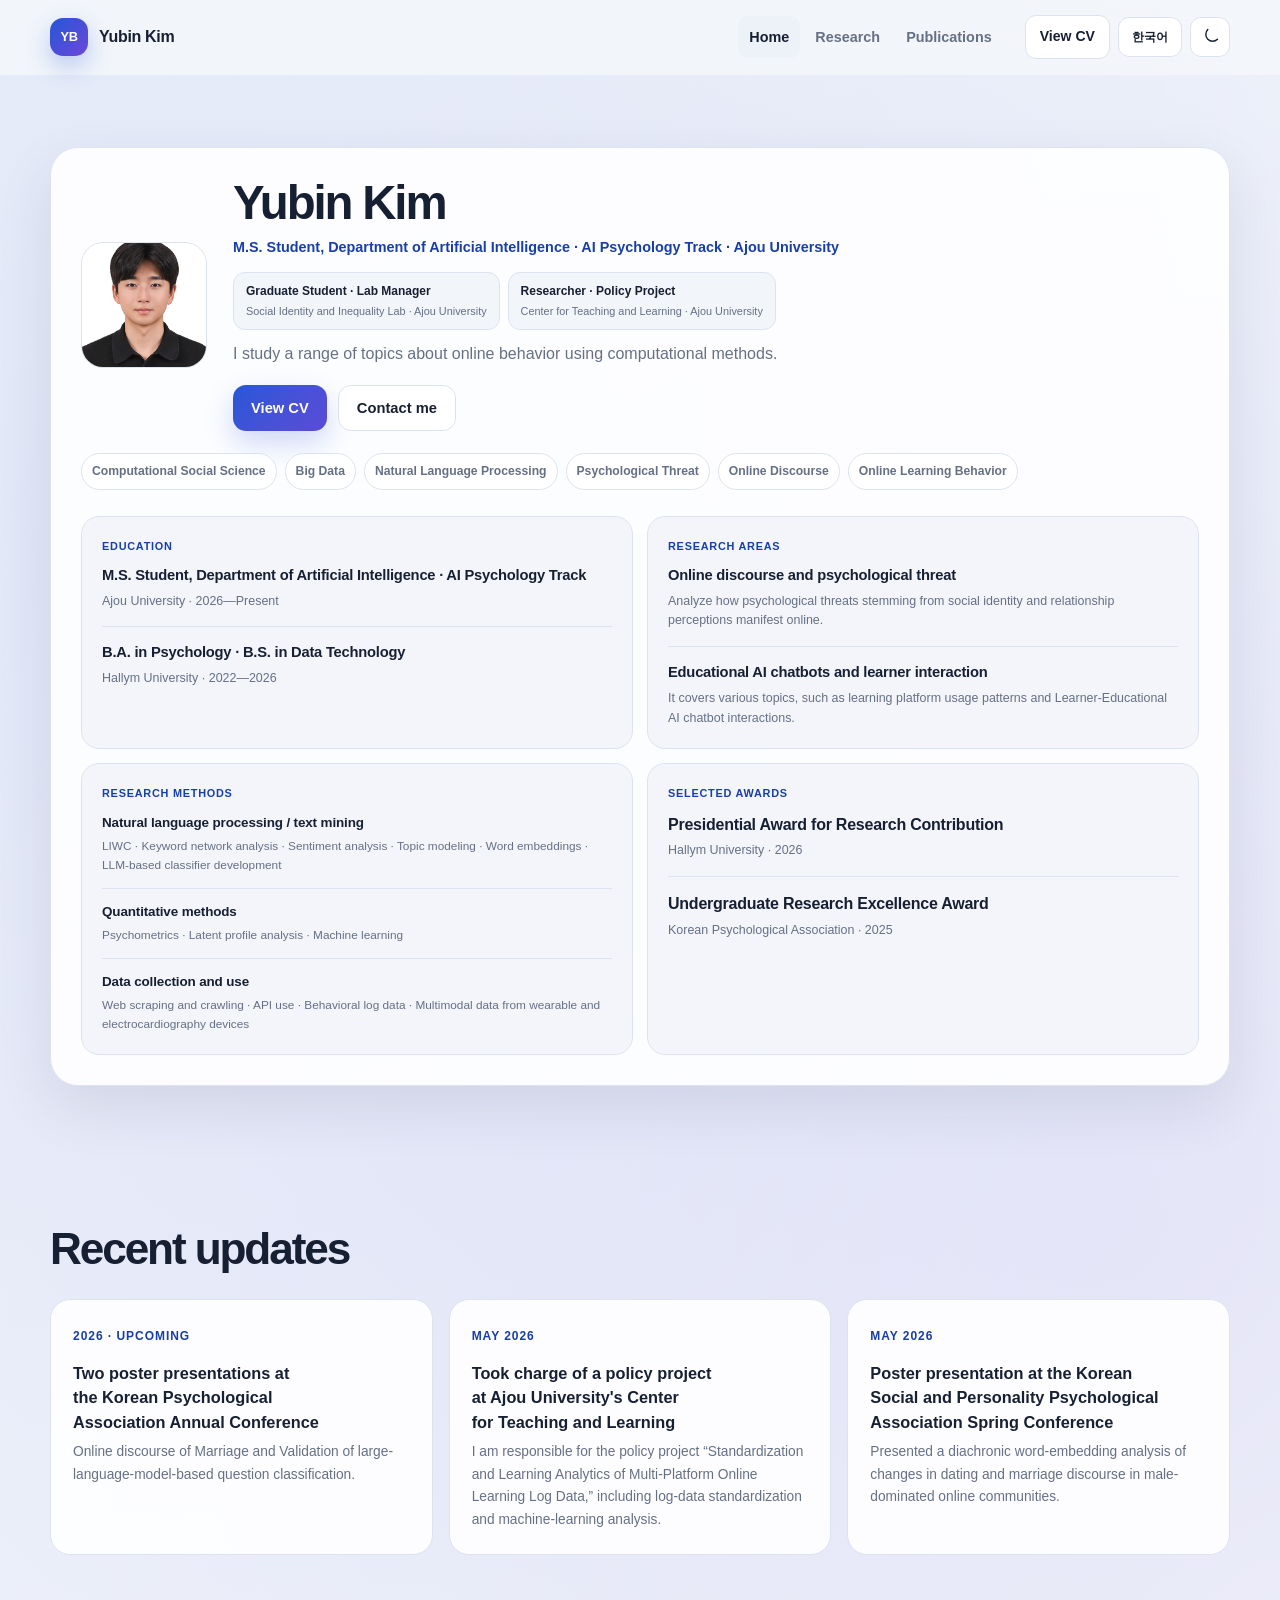
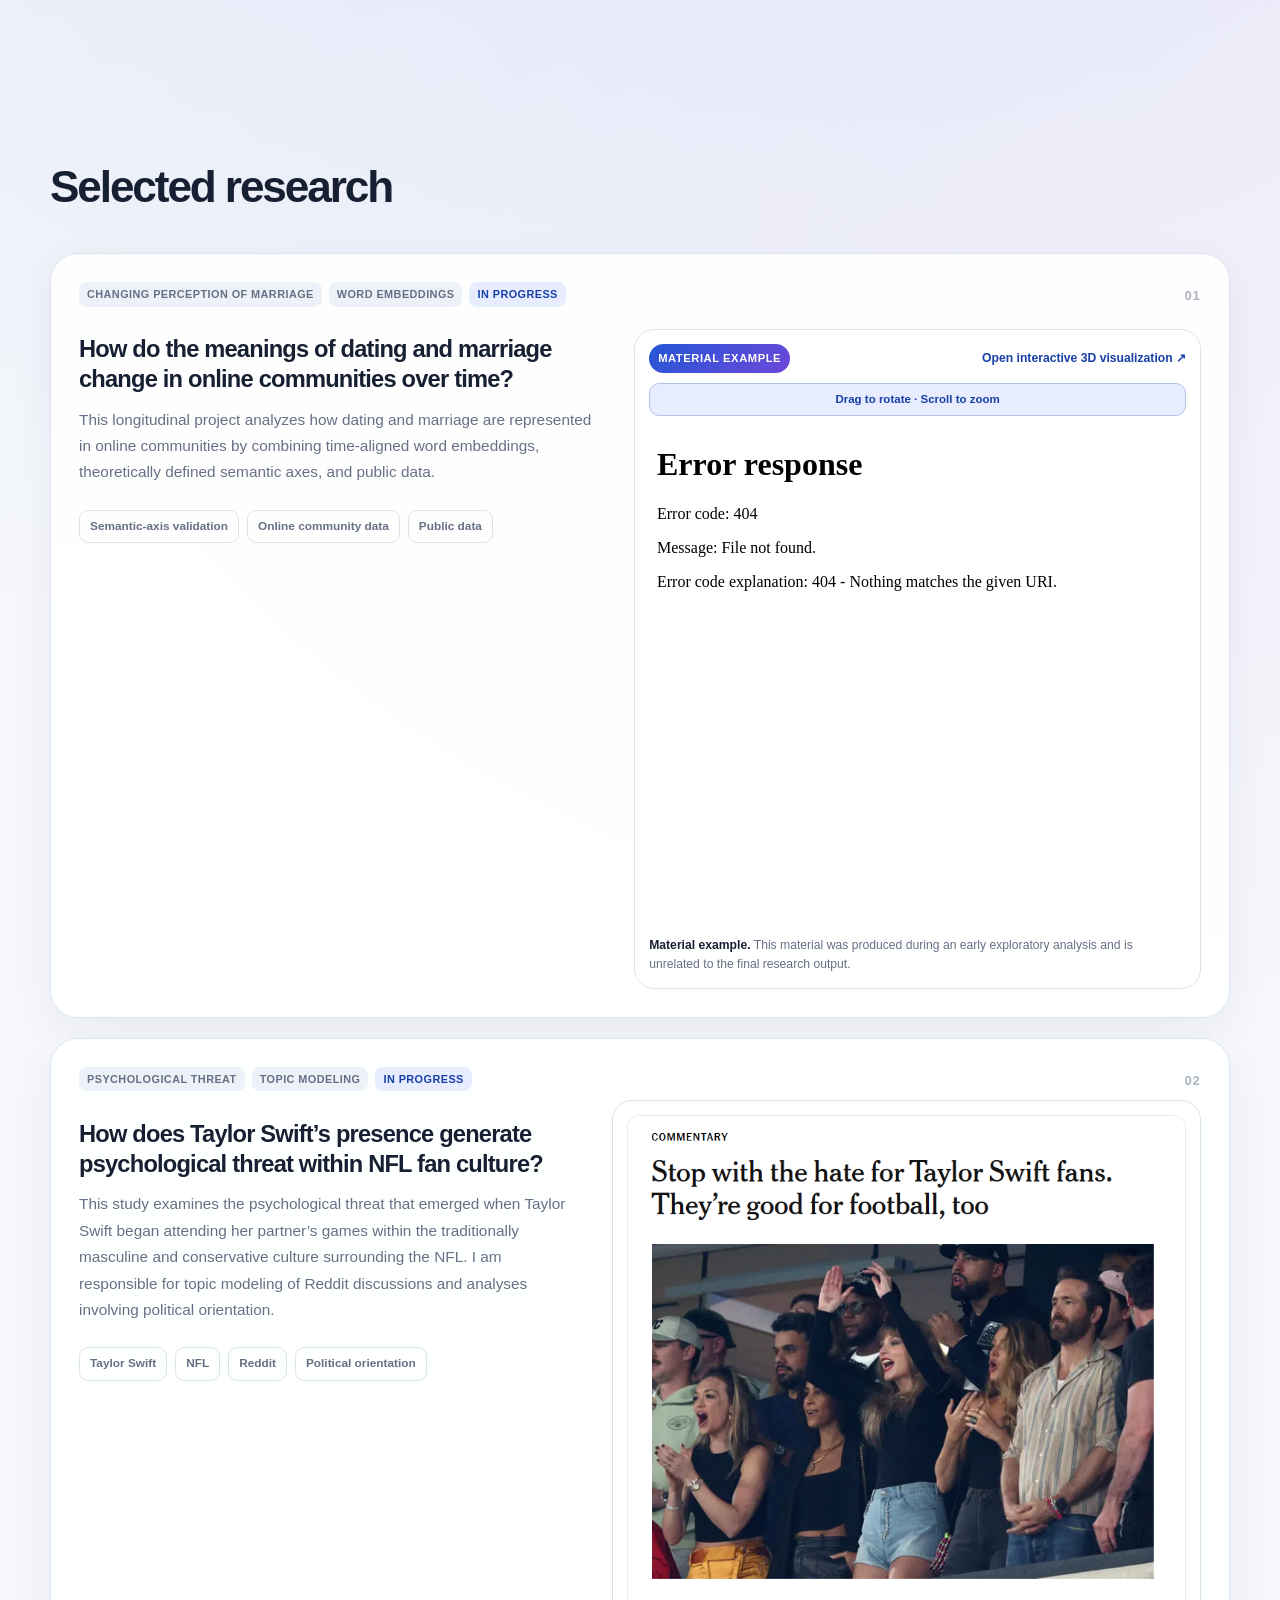
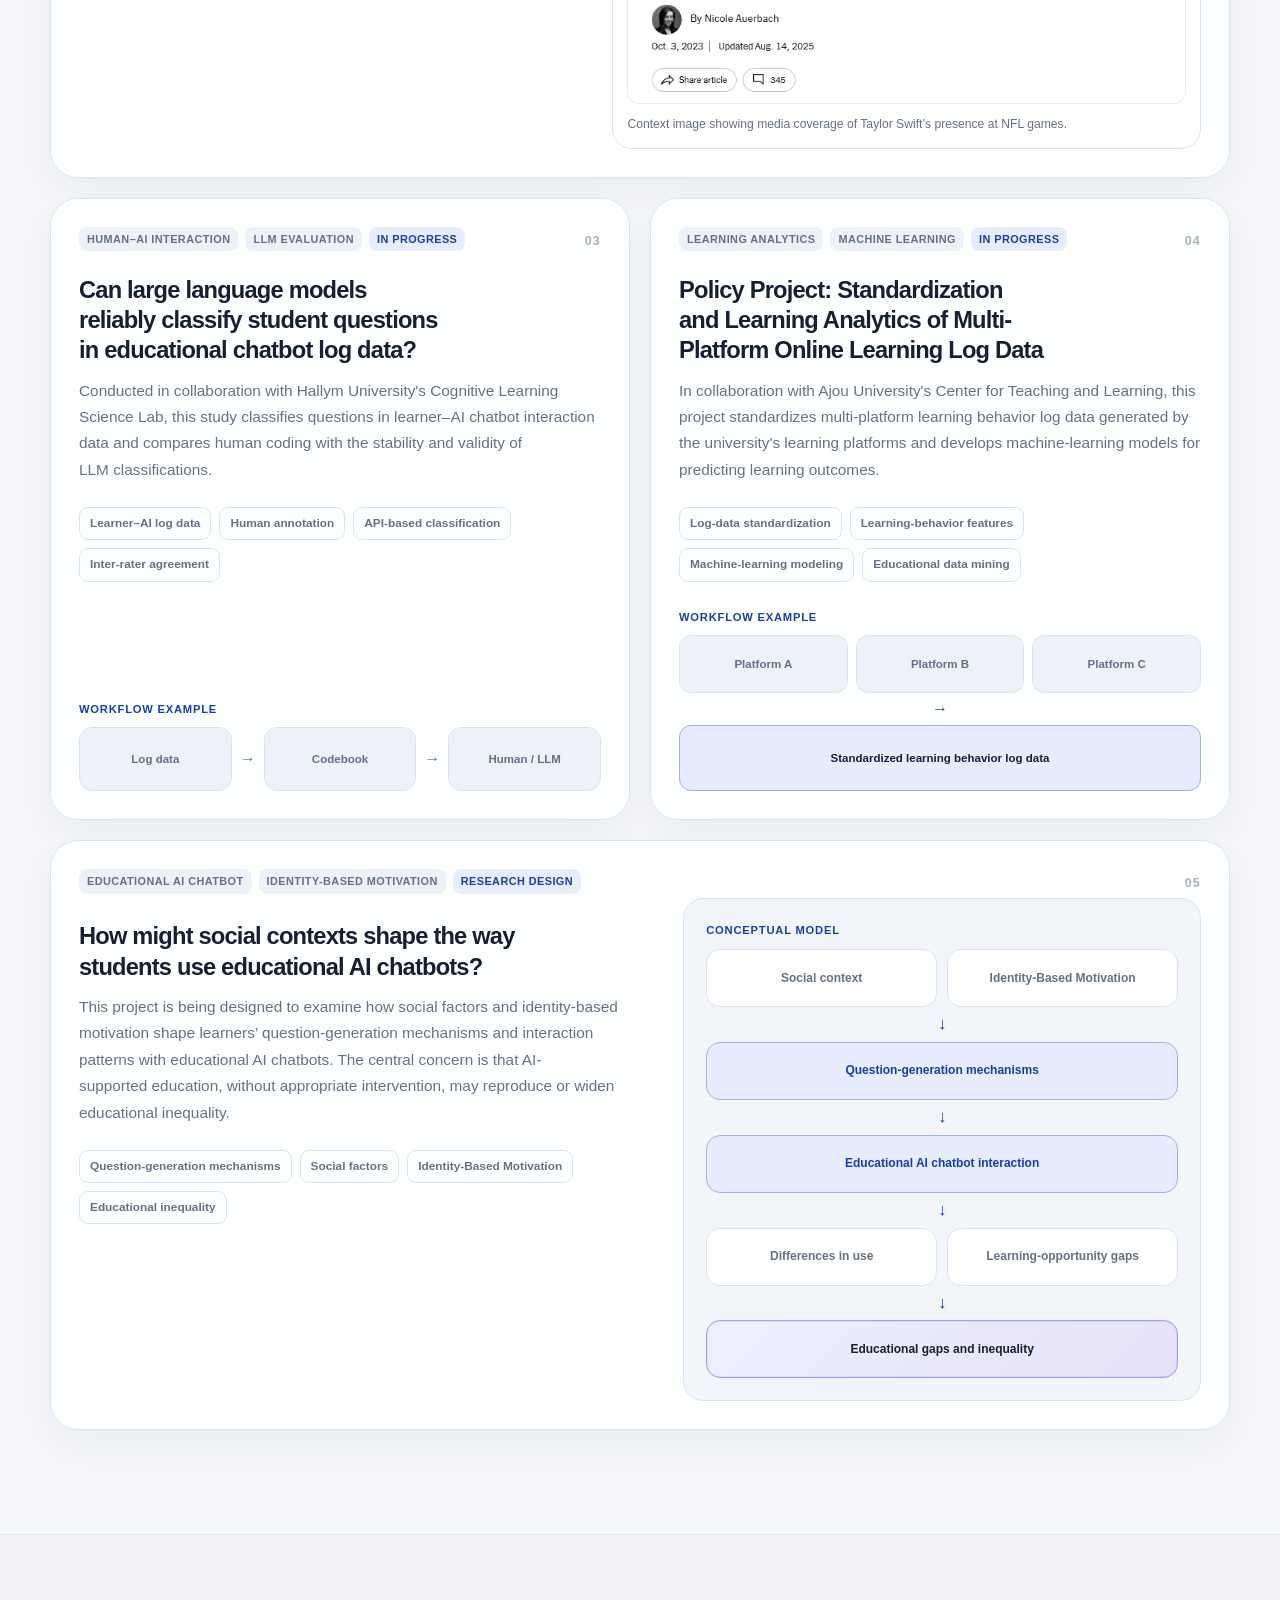
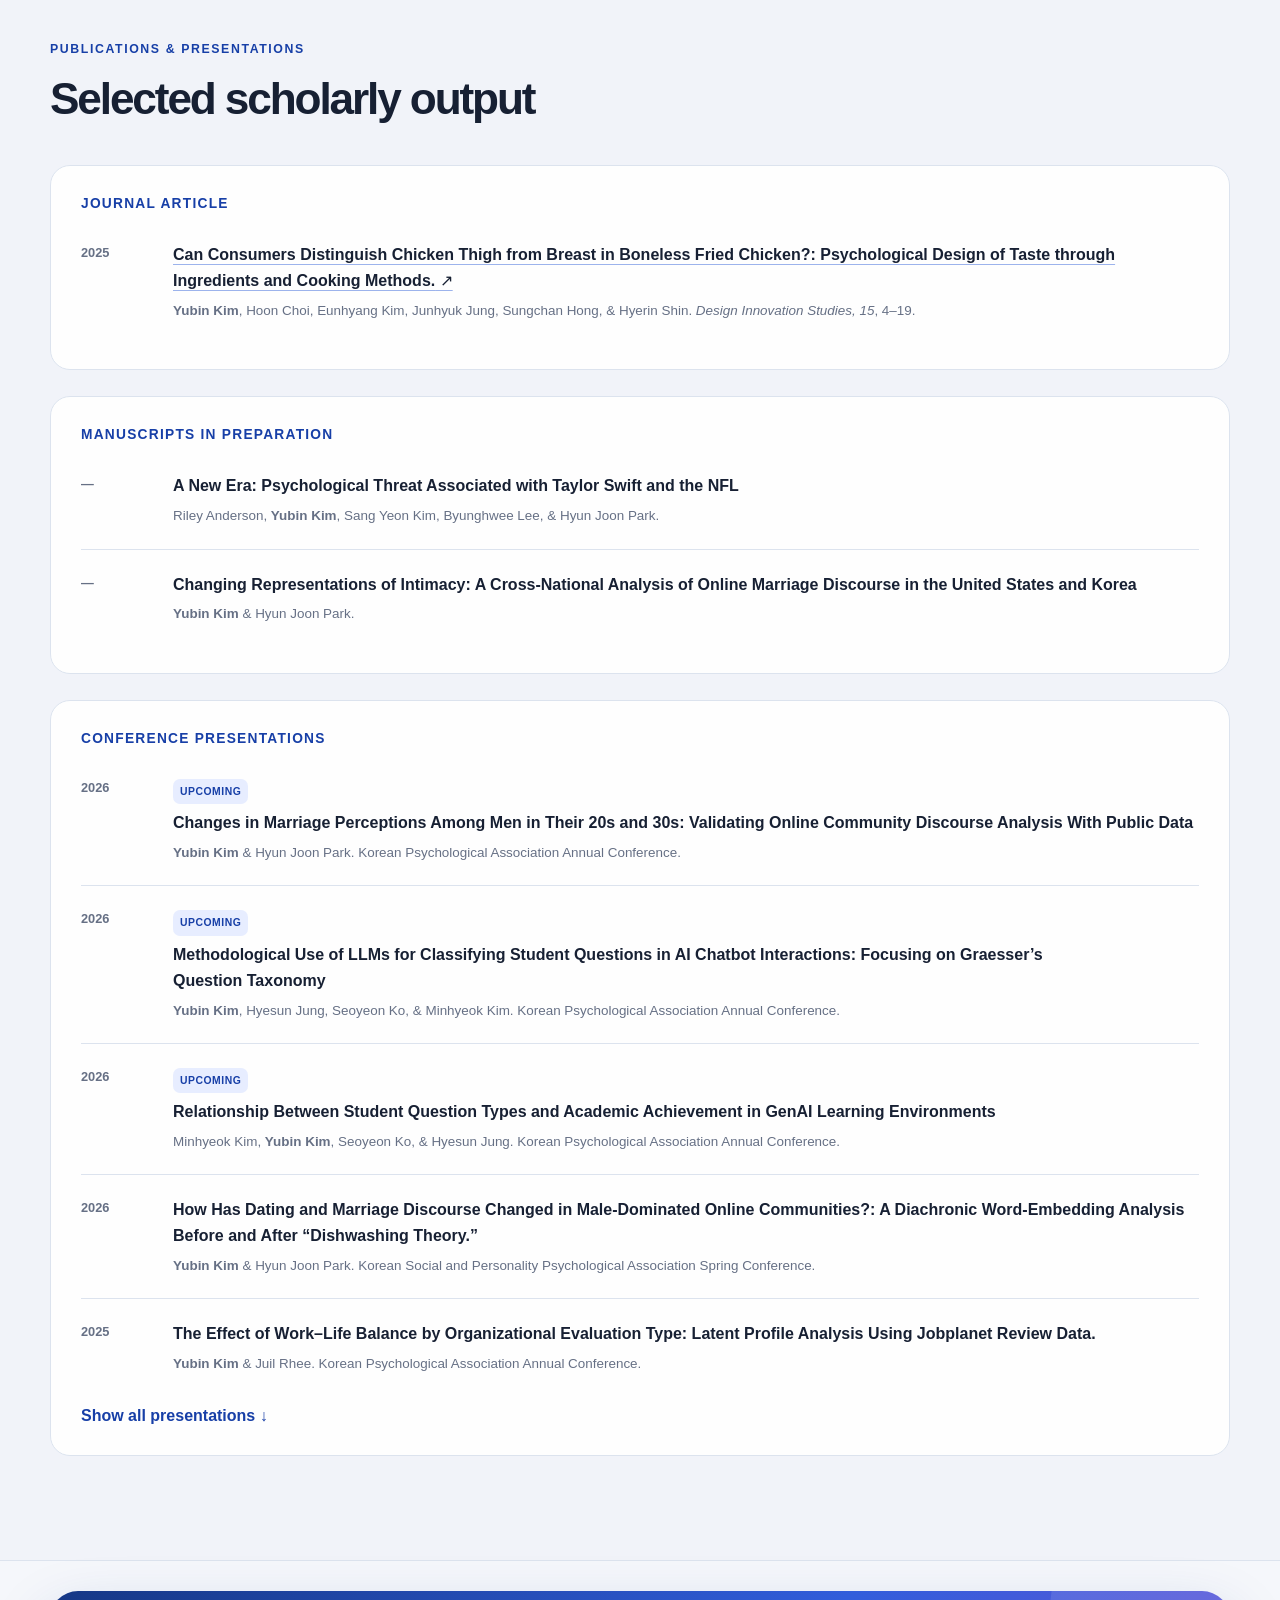
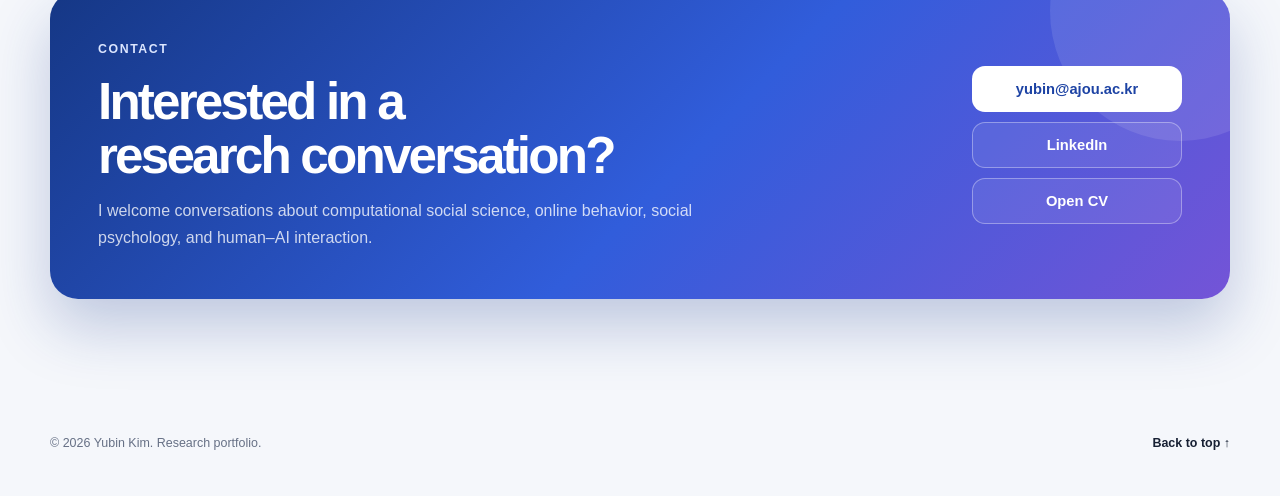
==== commit a6bfd870: "Update index.html" ====
--- a/index.html
+++ b/index.html
@@ -210,7 +210,7 @@
 <div class="project-top">
 <div class="card-meta">
 <span><span class="lang-en">Psychological threat</span><span class="lang-ko">심리적 위협</span></span>
-<span><span class="lang-en">Topic Modelling</span><span class="lang-ko">토픽 모델링</span></span>
+<span><span class="lang-en">Topic Modeling</span><span class="lang-ko">토픽 모델링</span></span>
 <span class="status"><span class="lang-en">In progress</span><span class="lang-ko">연구 진행 중</span></span>
 </div>
 <div class="project-number">02</div>
